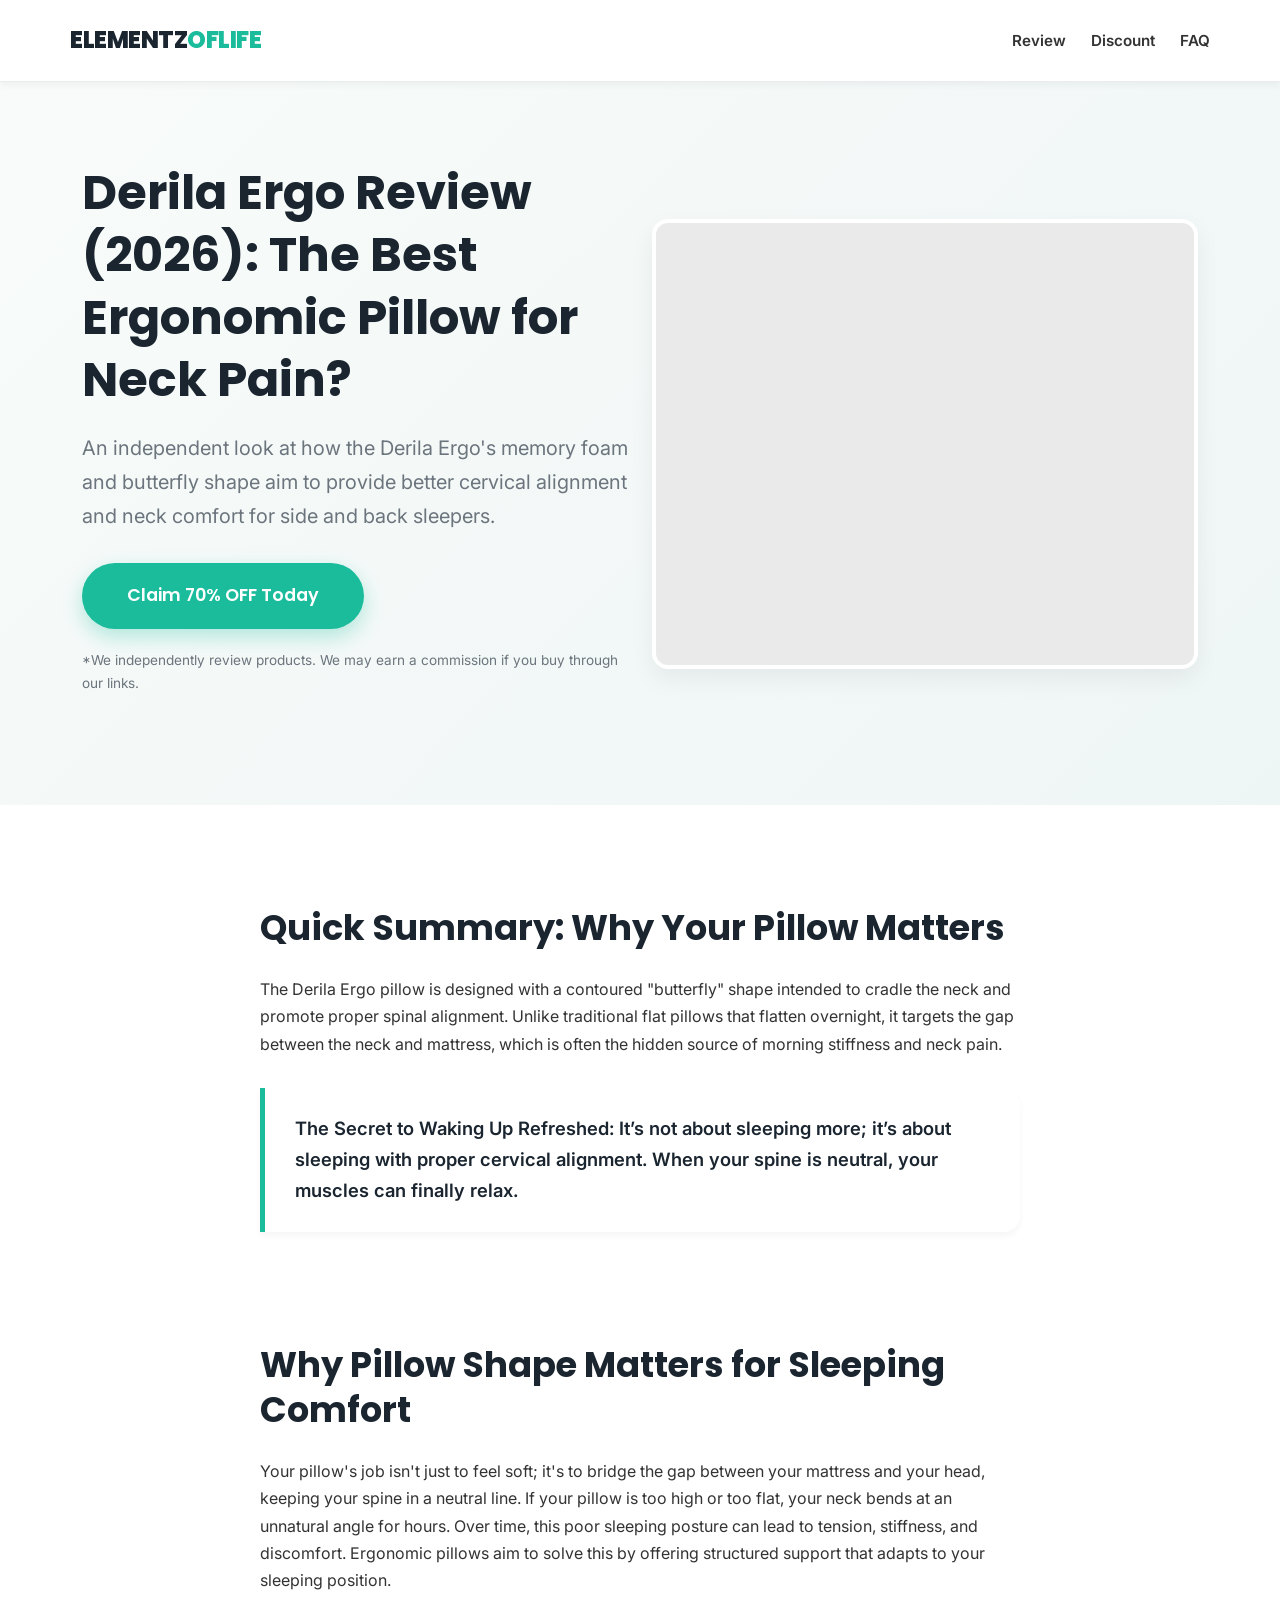
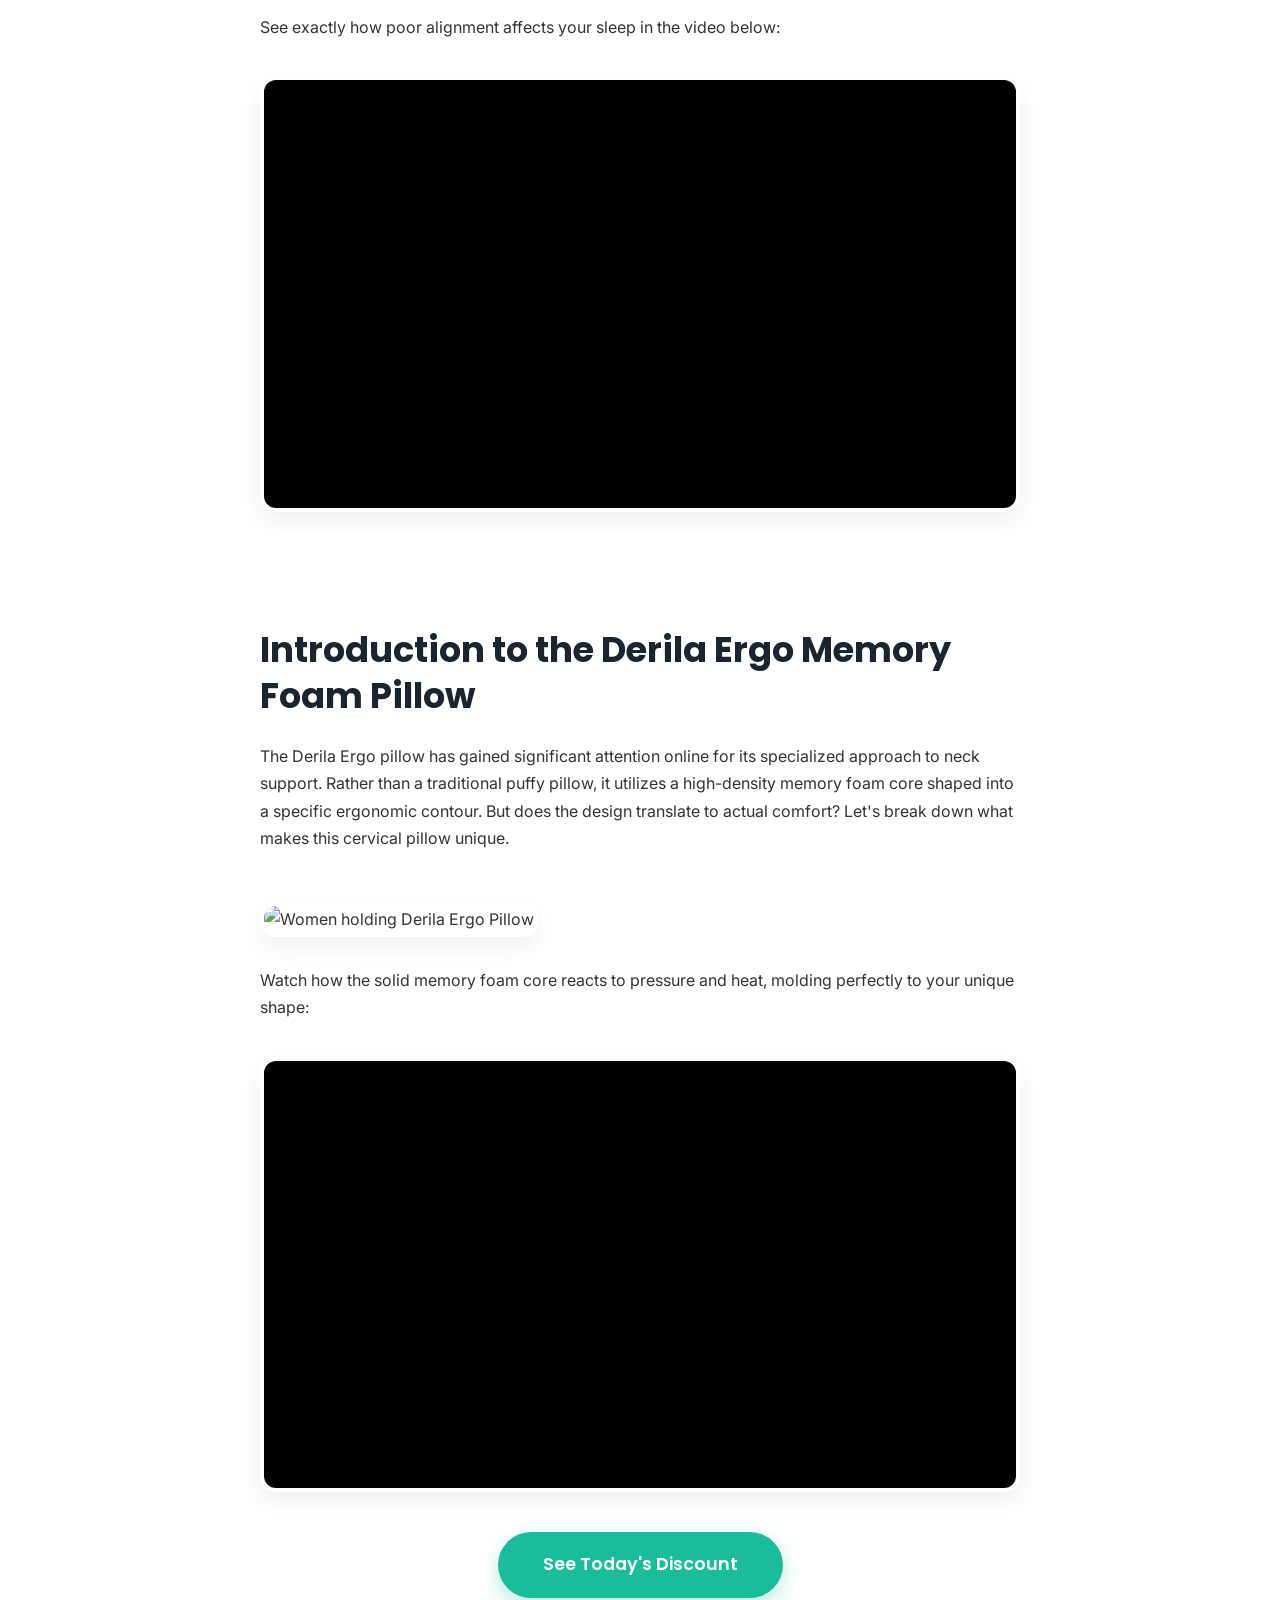
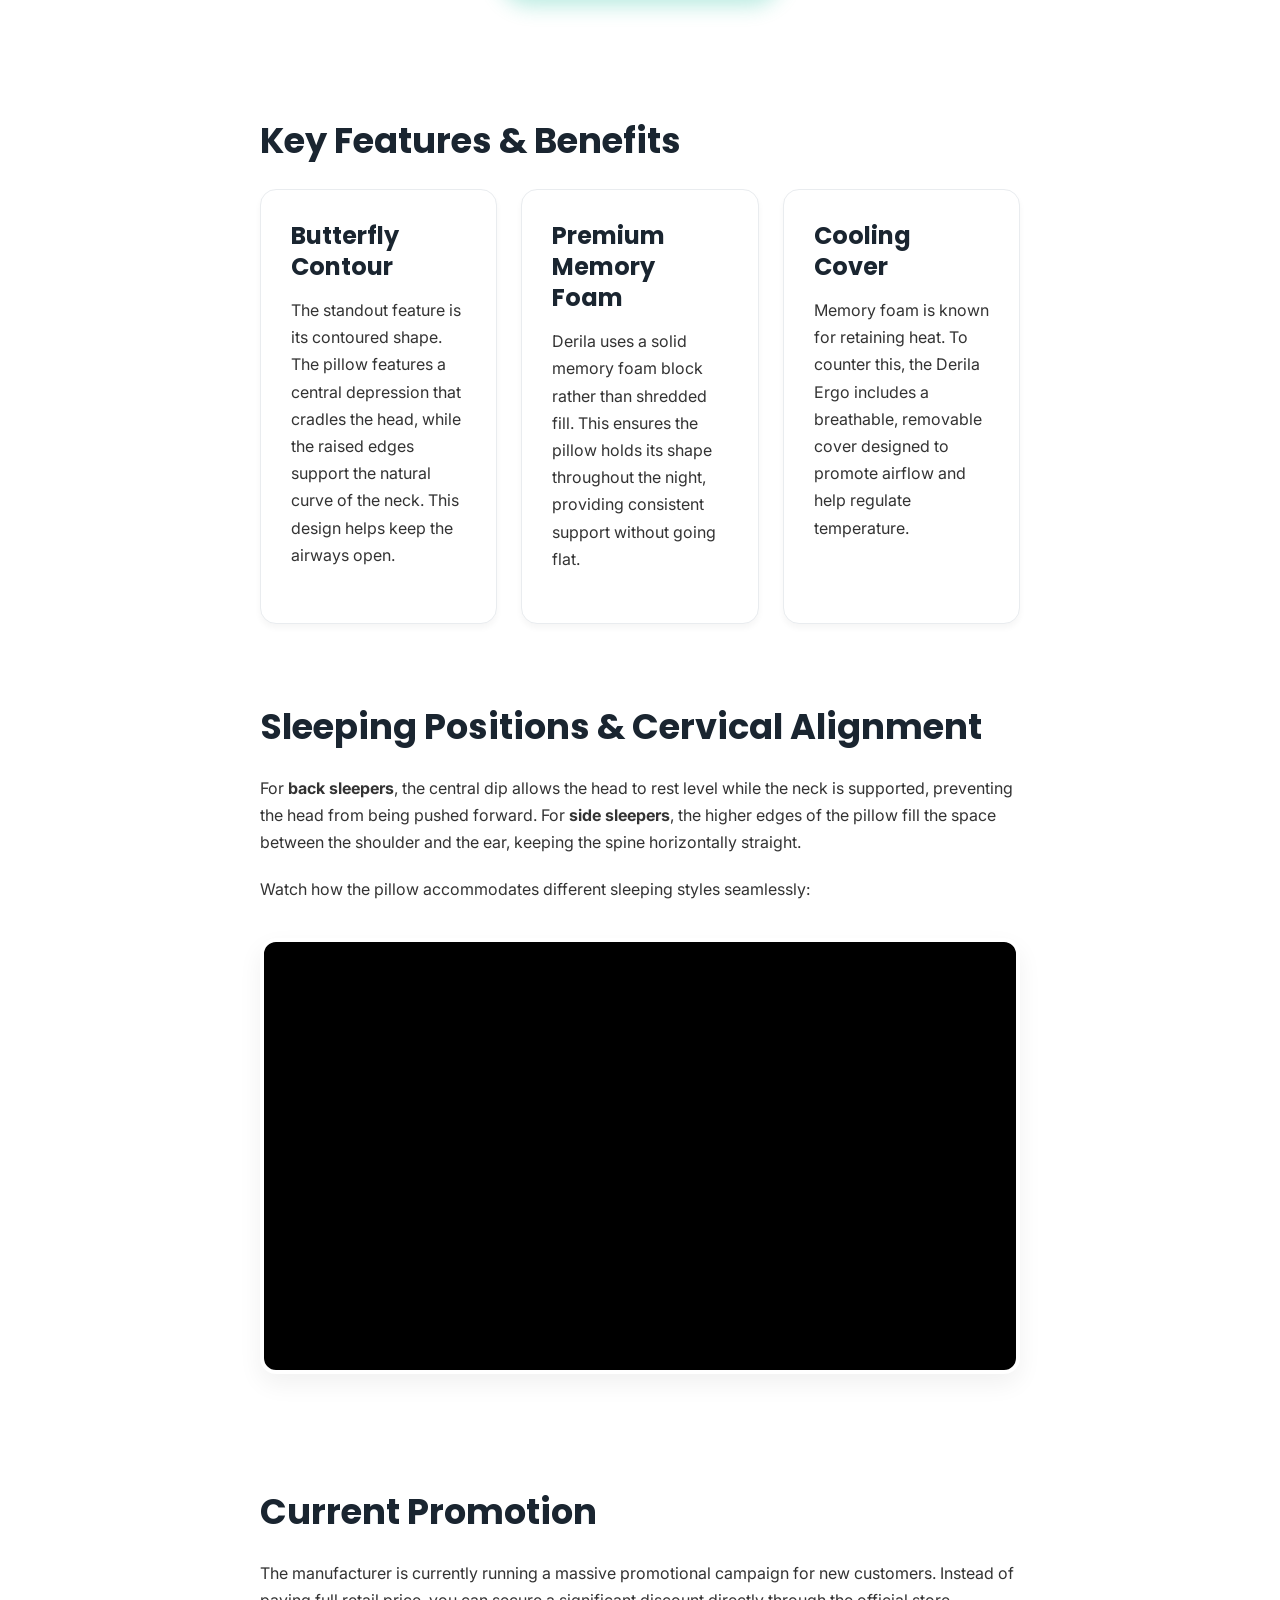
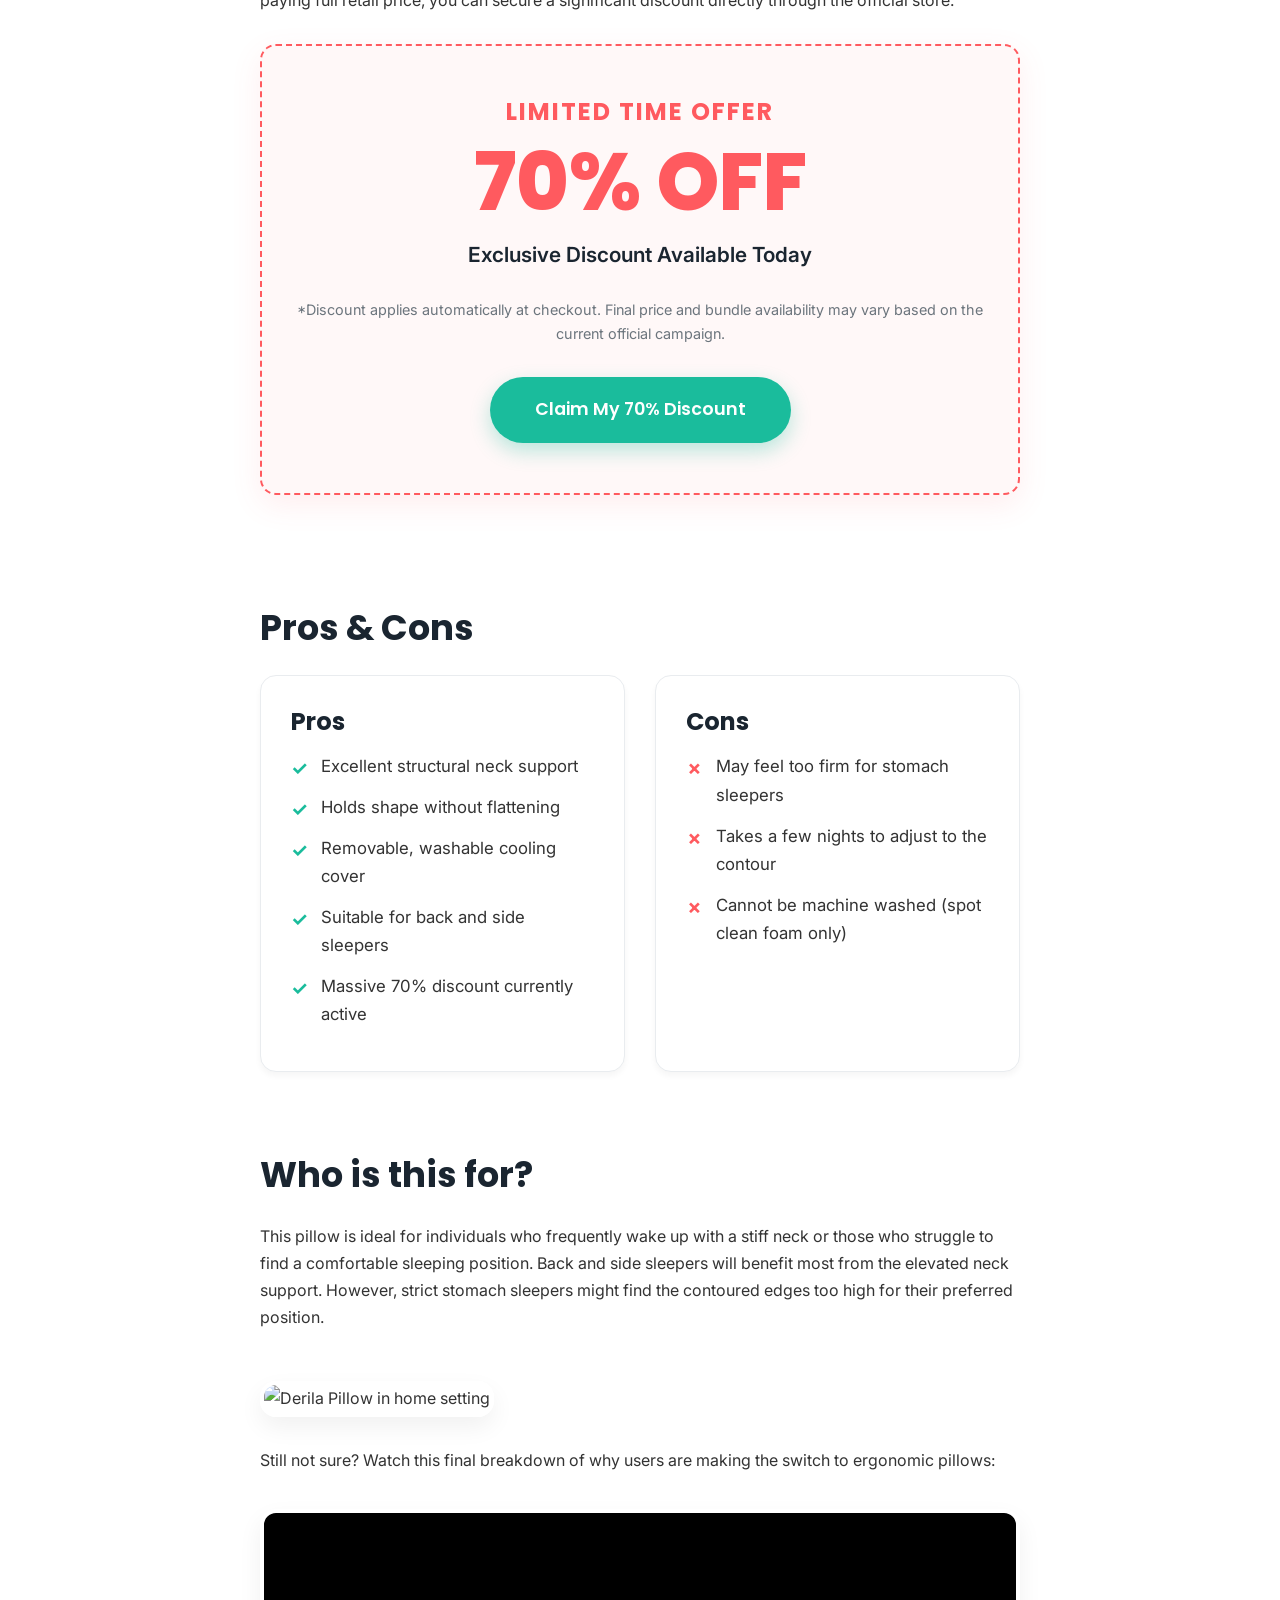
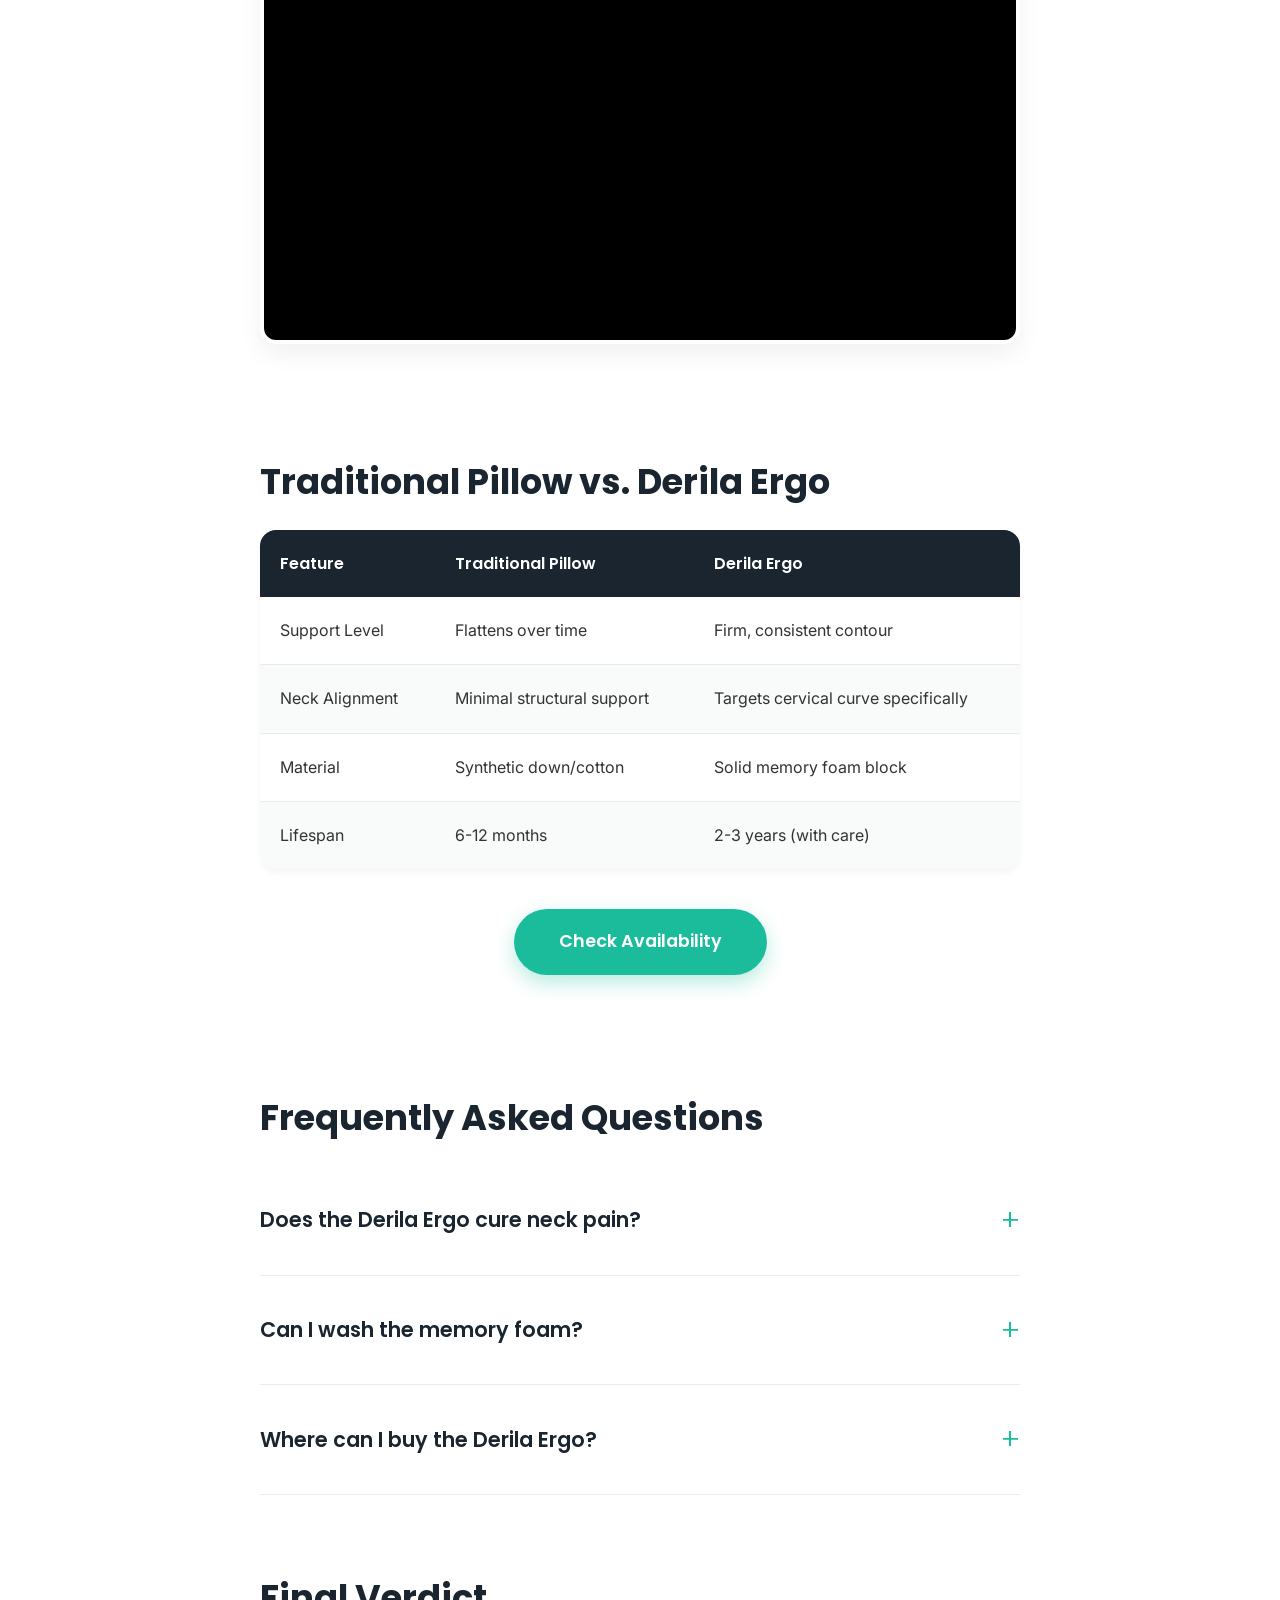
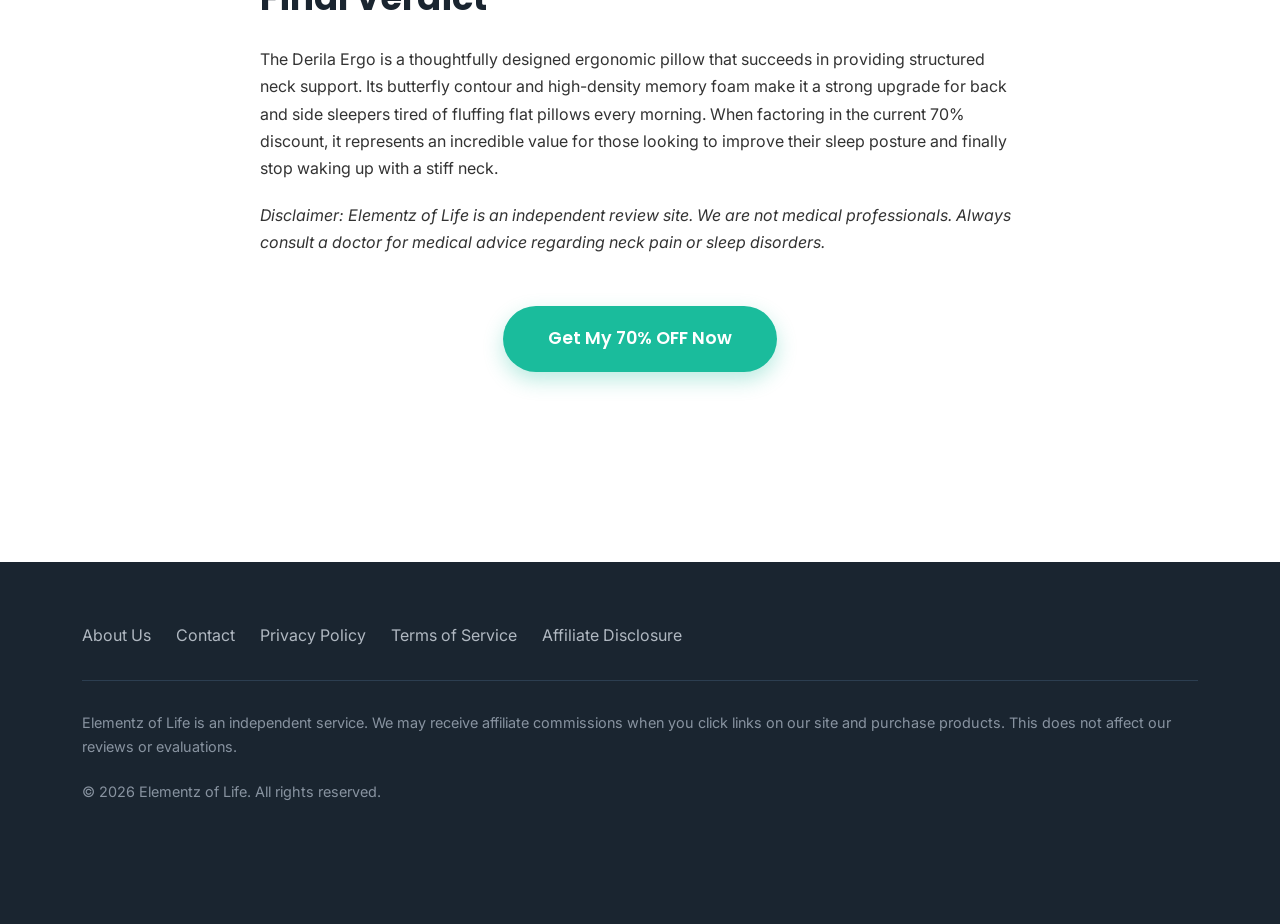
==== index.html @ 82d72a97 "Update index.html" ====
<!DOCTYPE html>
<html lang="en">
<head>
    <meta charset="UTF-8">
    <meta name="viewport" content="width=device-width, initial-scale=1.0">
    <title>Derila Ergo Review (2026): Best Ergonomic Pillow for Neck Pain?</title>
    
    <!-- SEO Optimized Meta Tags -->
    <meta name="description" content="Looking for the best ergonomic pillow for neck pain? Read our 2026 Derila Ergo review. Discover how its butterfly shape and memory foam provide cervical alignment for side & back sleepers. Claim 70% OFF today.">
    <meta name="keywords" content="best ergonomic pillow, neck pain relief pillow, Derila Ergo review, memory foam pillow, side sleeper pillow, cervical alignment, stop morning neck stiffness">
    
    <!-- Bootstrap 5 CSS CDN -->
    <link href="https://cdn.jsdelivr.net/npm/bootstrap@5.3.0/dist/css/bootstrap.min.css" rel="stylesheet">
    
    <!-- Google Fonts -->
    <link rel="preconnect" href="https://fonts.googleapis.com">
    <link rel="preconnect" href="https://fonts.gstatic.com" crossorigin>
    <link href="https://fonts.googleapis.com/css2?family=Inter:wght@400;500;600&family=Poppins:wght@500;600;700;800&display=swap" rel="stylesheet">
    
    <!-- Custom Professional CSS -->
    <style>
        :root {
            --primary: #1A2530;
            --accent: #1ABC9C;
            --accent-dark: #159A80;
            --bg-light: #F8FBFA;
            --text-main: #333333;
            --text-muted: #6c757d;
            --border: #e9ecef;
            --shadow-sm: 0 4px 6px rgba(0,0,0,0.04);
            --shadow-md: 0 10px 25px rgba(0,0,0,0.06);
            --radius: 16px;
            --discount-bg: #FFF8F8;
            --discount-border: #FF5A5F;
        }

        * { box-sizing: border-box; }

        body {
            font-family: 'Inter', sans-serif;
            color: var(--text-main);
            background-color: #ffffff;
            line-height: 1.7;
        }

        h1, h2, h3, h4, h5, h6 {
            font-family: 'Poppins', sans-serif;
            color: var(--primary);
            font-weight: 700;
            line-height: 1.3;
        }

        a { color: var(--accent-dark); text-decoration: none; }
        a:hover { color: var(--accent); text-decoration: underline; }

        .container { max-width: 1140px; }

        /* Header */
        .site-header {
            background: rgba(255, 255, 255, 0.95);
            backdrop-filter: blur(10px);
            border-bottom: 1px solid var(--border);
            position: sticky;
            top: 0;
            z-index: 1020;
            box-shadow: var(--shadow-sm);
        }
        .header-nav { display: flex; justify-content: space-between; align-items: center; padding: 20px 0; }
        .logo {
            font-family: 'Poppins', sans-serif;
            font-size: 1.5rem;
            font-weight: 800;
            color: var(--primary);
            text-transform: uppercase;
            letter-spacing: -0.5px;
            text-decoration: none;
        }
        .logo span { color: var(--accent); }
        .nav-links { display: flex; gap: 25px; list-style: none; padding: 0; margin: 0; }
        .nav-links a {
            color: var(--text-main);
            font-weight: 600;
            font-size: 0.95rem;
            text-decoration: none;
            transition: color 0.2s;
        }
        .nav-links a:hover { color: var(--accent); }
        .menu-toggle { display: none; background: none; border: none; cursor: pointer; font-size: 1.8rem; color: var(--primary); }

        /* Hero Section */
        .hero {
            background: linear-gradient(135deg, #F8FBFA 0%, #Eef6f5 100%);
            padding: 80px 0;
            margin-bottom: 40px;
        }
        .hero h1 { font-size: 3rem; margin-bottom: 20px; }
        .hero p { font-size: 1.25rem; color: var(--text-muted); margin-bottom: 30px; }
        
        .hero-image-placeholder {
            width: 100%; 
            height: 450px; 
            border-radius: var(--radius);
            background-color: #eaeaea; 
            background-size: cover; 
            background-position: center;
            box-shadow: var(--shadow-md);
            border: 4px solid #fff;
        }

        /* CTA Buttons */
        .cta-btn {
            display: inline-block;
            background: var(--accent);
            color: #fff;
            padding: 18px 45px;
            border-radius: 50px;
            font-family: 'Poppins', sans-serif;
            font-weight: 600;
            font-size: 1.1rem;
            text-decoration: none;
            border: none;
            box-shadow: 0 8px 20px rgba(26, 188, 156, 0.3);
            transition: all 0.3s ease;
        }
        .cta-btn:hover {
            background: var(--accent-dark);
            color: #fff;
            transform: translateY(-3px);
            box-shadow: 0 12px 25px rgba(26, 188, 156, 0.4);
            text-decoration: none;
        }

        /* Content Layout */
        .article-content { max-width: 800px; margin: 0 auto; padding: 20px; }
        section { padding: 40px 0; }
        h2 { font-size: 2.2rem; margin-bottom: 25px; }
        h3 { font-size: 1.5rem; margin-bottom: 15px; }
        p { margin-bottom: 20px; }

        /* Cards */
        .custom-card {
            background: #fff;
            border: 1px solid var(--border);
            border-radius: var(--radius);
            padding: 30px;
            box-shadow: var(--shadow-sm);
            transition: all 0.3s ease;
            height: 100%;
        }
        .custom-card:hover { 
            box-shadow: var(--shadow-md); 
            transform: translateY(-5px);
        }

        /* SEO Highlight Box */
        .seo-highlight {
            background: #fff;
            border-left: 5px solid var(--accent);
            padding: 25px 30px;
            margin: 30px 0;
            border-radius: 0 var(--radius) var(--radius) 0;
            font-size: 1.15rem;
            font-weight: 600;
            color: var(--primary);
            box-shadow: var(--shadow-sm);
        }

        /* Video Container */
        .video-container {
            position: relative;
            width: 100%;
            padding-bottom: 56.25%; /* 16:9 Aspect Ratio */
            height: 0;
            margin: 35px 0;
            border-radius: var(--radius);
            overflow: hidden;
            box-shadow: var(--shadow-md);
            background: #000;
            border: 4px solid #fff;
        }
        .video-container video {
            position: absolute;
            top: 0;
            left: 0;
            width: 100%;
            height: 100%;
            border: none;
            display: block;
            object-fit: cover; /* Ensures video covers the area nicely */
        }

        /* Discount Banner */
        .discount-banner {
            background: var(--discount-bg);
            border: 2px dashed var(--discount-border);
            border-radius: var(--radius);
            padding: 50px 30px;
            text-align: center;
            margin: 30px 0;
            box-shadow: 0 10px 30px rgba(255, 90, 95, 0.1);
        }
        .discount-banner h3 { color: var(--discount-border); font-size: 1.5rem; text-transform: uppercase; letter-spacing: 2px; }
        .big-discount {
            font-family: 'Poppins', sans-serif;
            font-size: 5rem;
            font-weight: 800;
            color: var(--discount-border);
            line-height: 1;
            margin: 15px 0;
        }

        /* Comparison Table */
        .comparison-table { width: 100%; border-collapse: collapse; margin: 25px 0; border-radius: var(--radius); overflow: hidden; box-shadow: var(--shadow-sm); }
        .comparison-table th, .comparison-table td { padding: 20px; border-bottom: 1px solid var(--border); text-align: left; }
        .comparison-table thead th { background: var(--primary); color: #fff; font-family: 'Poppins', sans-serif; font-weight: 600; border-bottom: none; }
        .comparison-table tbody tr:nth-child(even) { background: var(--bg-light); }
        .comparison-table tbody tr:last-child td { border-bottom: none; }

        /* Pros & Cons */
        .pros-cons-grid { display: grid; grid-template-columns: 1fr 1fr; gap: 30px; }
        .pros-cons-grid ul { list-style: none; padding: 0; margin: 0; }
        .pros-cons-grid li { padding-left: 30px; position: relative; margin-bottom: 12px; font-size: 1.05rem; }
        .pros li::before { content: '✓'; color: var(--accent); position: absolute; left: 0; font-weight: bold; font-size: 1.2rem; }
        .cons li::before { content: '✗'; color: var(--discount-border); position: absolute; left: 0; font-weight: bold; font-size: 1.2rem; }

        /* FAQ Accordion */
        .faq-item { border-bottom: 1px solid var(--border); padding: 10px 0; }
        .faq-question { width: 100%; text-align: left; background: none; border: none; font-size: 1.3rem; font-family: 'Poppins', sans-serif; font-weight: 600; color: var(--primary); cursor: pointer; display: flex; justify-content: space-between; align-items: center; padding: 20px 0; transition: color 0.2s; }
        .faq-question:hover { color: var(--accent); }
        .faq-question span { font-size: 1.8rem; font-weight: 300; color: var(--accent); }
        .faq-answer { max-height: 0; overflow: hidden; transition: max-height 0.3s ease; padding: 0 15px; color: var(--text-muted); }
        .faq-answer p { padding: 0 0 20px 0; }

        /* Feature Images */
        .feature-image {
            width: 100%; 
            height: auto; 
            border-radius: var(--radius);
            box-shadow: var(--shadow-md); 
            margin: 30px 0;
            border: 4px solid #fff;
        }

        /* Sticky Mobile CTA */
        .sticky-cta {
            display: none;
            position: fixed;
            bottom: 0;
            left: 0;
            width: 100%;
            background: rgba(255, 255, 255, 0.95);
            backdrop-filter: blur(10px);
            padding: 15px 20px;
            box-shadow: 0 -5px 20px rgba(0,0,0,0.1);
            z-index: 1000;
        }
        .sticky-cta .cta-btn { width: 100%; padding: 14px 20px; font-size: 1rem; }

        /* Footer */
        .site-footer { background: var(--primary); color: #fff; padding: 60px 0 100px; margin-top: 80px; }
        .site-footer a { color: #b0b8c1; text-decoration: none; }
        .site-footer a:hover { color: #fff; }
        .footer-links { display: flex; gap: 25px; flex-wrap: wrap; list-style: none; padding: 0; margin-bottom: 30px; }
        .disclosure { font-size: 0.9rem; color: #8893a0; border-top: 1px solid #2c3e50; padding-top: 30px; margin-top: 30px; }

        /* Responsive Design */
        @media (max-width: 991px) {
            .hero { padding: 50px 0; }
            .hero h1 { font-size: 2.2rem; }
            .hero p { font-size: 1.1rem; }
            .hero-image-placeholder { height: 350px; margin-top: 30px; }
        }

        @media (max-width: 768px) {
            .nav-links { display: none; flex-direction: column; position: absolute; top: 75px; left: 0; width: 100%; background: #fff; padding: 20px; border-bottom: 1px solid var(--border); box-shadow: var(--shadow-md); }
            .nav-links.active { display: flex; }
            .menu-toggle { display: block; }
            
            .sticky-cta { display: block; }
            
            h1 { font-size: 2rem; }
            h2 { font-size: 1.8rem; }
            
            .hero h1 { font-size: 2rem; }
            .hero-grid, .pros-cons-grid { grid-template-columns: 1fr; gap: 20px; }
            
            .big-discount { font-size: 3.5rem; }
            .comparison-table th, .comparison-table td { padding: 15px 10px; font-size: 0.9rem; }
        }
    </style>
</head>
<body>

    <!-- Header -->
    <header class="site-header">
        <div class="container header-nav">
            <a href="index.html" class="logo">Elementz<span>OfLife</span></a>
            <button class="menu-toggle" aria-label="Toggle menu">☰</button>
            <ul class="nav-links">
                <li><a href="#summary">Review</a></li>
                <li><a href="#pricing">Discount</a></li>
                <li><a href="#faq">FAQ</a></li>
            </ul>
        </div>
    </header>

    <!-- Hero -->
    <section class="hero">
        <div class="container">
            <div class="row align-items-center hero-grid g-4">
                <div class="col-lg-6">
                    <h1>Derila Ergo Review (2026): The Best Ergonomic Pillow for Neck Pain?</h1>
                    <p>An independent look at how the Derila Ergo's memory foam and butterfly shape aim to provide better cervical alignment and neck comfort for side and back sleepers.</p>
                    <a href="#" class="cta-btn" data-location="hero">Claim 70% OFF Today</a>
                    <p style="margin-top: 20px; font-size: 0.85rem; color: var(--text-muted);">*We independently review products. We may earn a commission if you buy through our links.</p>
                </div>
                <div class="col-lg-6">
                    <!-- CHANGED TO LOCAL IMAGE PATH -->
                    <div class="hero-image-placeholder" style="background-image: url('images/derila-hero.jpg');"></div>
                </div>
            </div>
        </div>
    </section>

    <!-- Content Body -->
    <article class="container article-content">
        
        <!-- Quick Summary -->
        <section id="summary">
            <h2>Quick Summary: Why Your Pillow Matters</h2>
            <p>The Derila Ergo pillow is designed with a contoured "butterfly" shape intended to cradle the neck and promote proper spinal alignment. Unlike traditional flat pillows that flatten overnight, it targets the gap between the neck and mattress, which is often the hidden source of morning stiffness and neck pain.</p>
            
            <div class="seo-highlight">
                The Secret to Waking Up Refreshed: It’s not about sleeping more; it’s about sleeping with proper cervical alignment. When your spine is neutral, your muscles can finally relax.
            </div>
        </section>

        <!-- Why Shape Matters & Video 1 -->
        <section>
            <h2>Why Pillow Shape Matters for Sleeping Comfort</h2>
            <p>Your pillow's job isn't just to feel soft; it's to bridge the gap between your mattress and your head, keeping your spine in a neutral line. If your pillow is too high or too flat, your neck bends at an unnatural angle for hours. Over time, this poor sleeping posture can lead to tension, stiffness, and discomfort. Ergonomic pillows aim to solve this by offering structured support that adapts to your sleeping position.</p>
            
            <p>See exactly how poor alignment affects your sleep in the video below:</p>
            
            <!-- VIDEO 1 (Added muted, loop, playsinline for autoplay to work) -->
            <div class="video-container">
                <video muted loop playsinline preload="auto">
                    <source src="https://get-derila-ergo.com/article/assets/72aeb81e-8bd5-4e25-9fbf-526700402d23/26W4_Pillow-Daddy-Neck-Pain_VideoBrief-05-B.mp4" type="video/mp4">
                    Your browser does not support the video tag.
                </video>
            </div>
        </section>

        <!-- Introduction & Video 2 -->
        <section>
            <h2>Introduction to the Derila Ergo Memory Foam Pillow</h2>
            <p>The Derila Ergo pillow has gained significant attention online for its specialized approach to neck support. Rather than a traditional puffy pillow, it utilizes a high-density memory foam core shaped into a specific ergonomic contour. But does the design translate to actual comfort? Let's break down what makes this cervical pillow unique.</p>
            
            <!-- CHANGED TO LOCAL IMAGE PATH -->
            <img src="images/derila-intro.jpg" alt="Women holding Derila Ergo Pillow" class="feature-image">
            
            <p>Watch how the solid memory foam core reacts to pressure and heat, molding perfectly to your unique shape:</p>

            <!-- VIDEO 2 -->
            <div class="video-container">
                <video muted loop playsinline preload="auto">
                    <source src="https://get-derila-ergo.com/article/assets/2b04a664-6efc-4ebe-870c-5cad638ea14c/26W4_Pillow-Daddy-Neck-Pain_VideoBrief-07.mp4" type="video/mp4">
                    Your browser does not support the video tag.
                </video>
            </div>
            
            <div style="text-align: center; margin: 40px 0;">
                <a href="#" class="cta-btn" data-location="intro_section">See Today's Discount</a>
            </div>
        </section>

        <!-- Key Features & Benefits -->
        <section>
            <h2>Key Features & Benefits</h2>
            <div class="row g-4">
                <div class="col-md-4">
                    <div class="custom-card">
                        <h3>Butterfly Contour</h3>
                        <p>The standout feature is its contoured shape. The pillow features a central depression that cradles the head, while the raised edges support the natural curve of the neck. This design helps keep the airways open.</p>
                    </div>
                </div>
                <div class="col-md-4">
                    <div class="custom-card">
                        <h3>Premium Memory Foam</h3>
                        <p>Derila uses a solid memory foam block rather than shredded fill. This ensures the pillow holds its shape throughout the night, providing consistent support without going flat.</p>
                    </div>
                </div>
                <div class="col-md-4">
                    <div class="custom-card">
                        <h3>Cooling Cover</h3>
                        <p>Memory foam is known for retaining heat. To counter this, the Derila Ergo includes a breathable, removable cover designed to promote airflow and help regulate temperature.</p>
                    </div>
                </div>
            </div>
        </section>

        <!-- Sleeping Positions & Video 3 -->
        <section>
            <h2>Sleeping Positions & Cervical Alignment</h2>
            <p>For <strong>back sleepers</strong>, the central dip allows the head to rest level while the neck is supported, preventing the head from being pushed forward. For <strong>side sleepers</strong>, the higher edges of the pillow fill the space between the shoulder and the ear, keeping the spine horizontally straight.</p>
            
            <p>Watch how the pillow accommodates different sleeping styles seamlessly:</p>

            <!-- VIDEO 3 -->
            <div class="video-container">
                <video muted loop playsinline preload="auto">
                    <source src="https://get-derila-ergo.com/article/assets/eb5ba4a2-fba3-4f56-be29-839c1bf776e4/26W4_Pillow-Daddy-Neck-Pain_VideoBrief-10-B.mp4" type="video/mp4">
                    Your browser does not support the video tag.
                </video>
            </div>
        </section>

        <!-- DISCOUNT BANNER -->
        <section id="pricing">
            <h2>Current Promotion</h2>
            <p>The manufacturer is currently running a massive promotional campaign for new customers. Instead of paying full retail price, you can secure a significant discount directly through the official store.</p>
            
            <div class="discount-banner">
                <h3>Limited Time Offer</h3>
                <div class="big-discount">70% OFF</div>
                <p style="font-size: 1.3rem; font-weight: 600; margin-bottom: 25px; color: var(--primary);">Exclusive Discount Available Today</p>
                <p style="font-size: 0.9rem; color: var(--text-muted); margin-bottom: 30px;">*Discount applies automatically at checkout. Final price and bundle availability may vary based on the current official campaign.</p>
                
                <a href="#" class="cta-btn" data-location="pricing_box">Claim My 70% Discount</a>
            </div>
        </section>

        <!-- Pros and Cons -->
        <section>
            <h2>Pros & Cons</h2>
            <div class="pros-cons-grid">
                <div class="custom-card">
                    <h3>Pros</h3>
                    <ul class="pros">
                        <li>Excellent structural neck support</li>
                        <li>Holds shape without flattening</li>
                        <li>Removable, washable cooling cover</li>
                        <li>Suitable for back and side sleepers</li>
                        <li>Massive 70% discount currently active</li>
                    </ul>
                </div>
                <div class="custom-card">
                    <h3>Cons</h3>
                    <ul class="cons">
                        <li>May feel too firm for stomach sleepers</li>
                        <li>Takes a few nights to adjust to the contour</li>
                        <li>Cannot be machine washed (spot clean foam only)</li>
                    </ul>
                </div>
            </div>
        </section>

        <!-- Who is this for? & Video 4 -->
        <section>
            <h2>Who is this for?</h2>
            <p>This pillow is ideal for individuals who frequently wake up with a stiff neck or those who struggle to find a comfortable sleeping position. Back and side sleepers will benefit most from the elevated neck support. However, strict stomach sleepers might find the contoured edges too high for their preferred position.</p>
            
            <!-- CHANGED TO LOCAL IMAGE PATH -->
            <img src="images/derila-home.jpg" alt="Derila Pillow in home setting" class="feature-image">

            <p>Still not sure? Watch this final breakdown of why users are making the switch to ergonomic pillows:</p>

            <!-- VIDEO 4 -->
            <div class="video-container">
                <video muted loop playsinline preload="auto">
                    <source src="https://get-derila-ergo.com/article/assets/9ead3de0-2561-4f0b-937b-0ccb53eb2531/26W4_Pillow-Daddy-Neck-Pain_VideoBrief-12.mp4" type="video/mp4">
                    Your browser does not support the video tag.
                </video>
            </div>
        </section>

        <!-- Comparison -->
        <section>
            <h2>Traditional Pillow vs. Derila Ergo</h2>
            <table class="comparison-table">
                <thead>
                    <tr>
                        <th>Feature</th>
                        <th>Traditional Pillow</th>
                        <th>Derila Ergo</th>
                    </tr>
                </thead>
                <tbody>
                    <tr>
                        <td>Support Level</td>
                        <td>Flattens over time</td>
                        <td>Firm, consistent contour</td>
                    </tr>
                    <tr>
                        <td>Neck Alignment</td>
                        <td>Minimal structural support</td>
                        <td>Targets cervical curve specifically</td>
                    </tr>
                    <tr>
                        <td>Material</td>
                        <td>Synthetic down/cotton</td>
                        <td>Solid memory foam block</td>
                    </tr>
                    <tr>
                        <td>Lifespan</td>
                        <td>6-12 months</td>
                        <td>2-3 years (with care)</td>
                    </tr>
                </tbody>
            </table>
            <div style="text-align: center; margin: 40px 0;">
                <a href="#" class="cta-btn" data-location="comparison_section">Check Availability</a>
            </div>
        </section>

        <!-- FAQ -->
        <section id="faq">
            <h2>Frequently Asked Questions</h2>
            <div class="faq-item">
                <button class="faq-question">Does the Derila Ergo cure neck pain? <span>+</span></button>
                <div class="faq-answer">
                    <p>No. While proper neck support and spinal alignment can significantly reduce morning stiffness and discomfort, no pillow is a medical cure for chronic pain conditions. If you have severe neck pain, consult a healthcare professional.</p>
                </div>
            </div>
            <div class="faq-item">
                <button class="faq-question">Can I wash the memory foam? <span>+</span></button>
                <div class="faq-answer">
                    <p>The inner memory foam should not be machine washed. It can be spot cleaned with a damp cloth and mild detergent, then air-dried. The outer cover is fully removable and machine washable.</p>
                </div>
            </div>
            <div class="faq-item">
                <button class="faq-question">Where can I buy the Derila Ergo? <span>+</span></button>
                <div class="faq-answer">
                    <p>To ensure you receive an authentic product and have access to the 70% discount and return policies, it is best to purchase directly through the official website.</p>
                </div>
            </div>
        </section>

        <!-- Final Verdict -->
        <section>
            <h2>Final Verdict</h2>
            <p>The Derila Ergo is a thoughtfully designed ergonomic pillow that succeeds in providing structured neck support. Its butterfly contour and high-density memory foam make it a strong upgrade for back and side sleepers tired of fluffing flat pillows every morning. When factoring in the current 70% discount, it represents an incredible value for those looking to improve their sleep posture and finally stop waking up with a stiff neck.</p>
            <p><em>Disclaimer: Elementz of Life is an independent review site. We are not medical professionals. Always consult a doctor for medical advice regarding neck pain or sleep disorders.</em></p>
            <div style="text-align: center; margin: 50px 0;">
                <a href="#" class="cta-btn" data-location="verdict_section">Get My 70% OFF Now</a>
            </div>
        </section>
    </article>

    <!-- Sticky Mobile CTA -->
    <div class="sticky-cta">
        <a href="#" class="cta-btn" data-location="sticky_mobile">Claim 70% OFF</a>
    </div>

    <!-- Footer -->
    <footer class="site-footer">
        <div class="container">
            <ul class="footer-links">
                <li><a href="#">About Us</a></li>
                <li><a href="#">Contact</a></li>
                <li><a href="#">Privacy Policy</a></li>
                <li><a href="#">Terms of Service</a></li>
                <li><a href="#">Affiliate Disclosure</a></li>
            </ul>
            <div class="disclosure">
                <p>Elementz of Life is an independent service. We may receive affiliate commissions when you click links on our site and purchase products. This does not affect our reviews or evaluations.</p>
                <p style="margin-top: 15px;">&copy; 2026 Elementz of Life. All rights reserved.</p>
            </div>
        </div>
    </footer>

    <!-- Bootstrap JS Bundle (Optional) -->
    <script src="https://cdn.jsdelivr.net/npm/bootstrap@5.3.0/dist/js/bootstrap.bundle.min.js"></script>
    
    <!-- Custom JS Logic (Now includes Auto-Play on Scroll) -->
    <script src="js/script.js"></script>
</body>
</html>
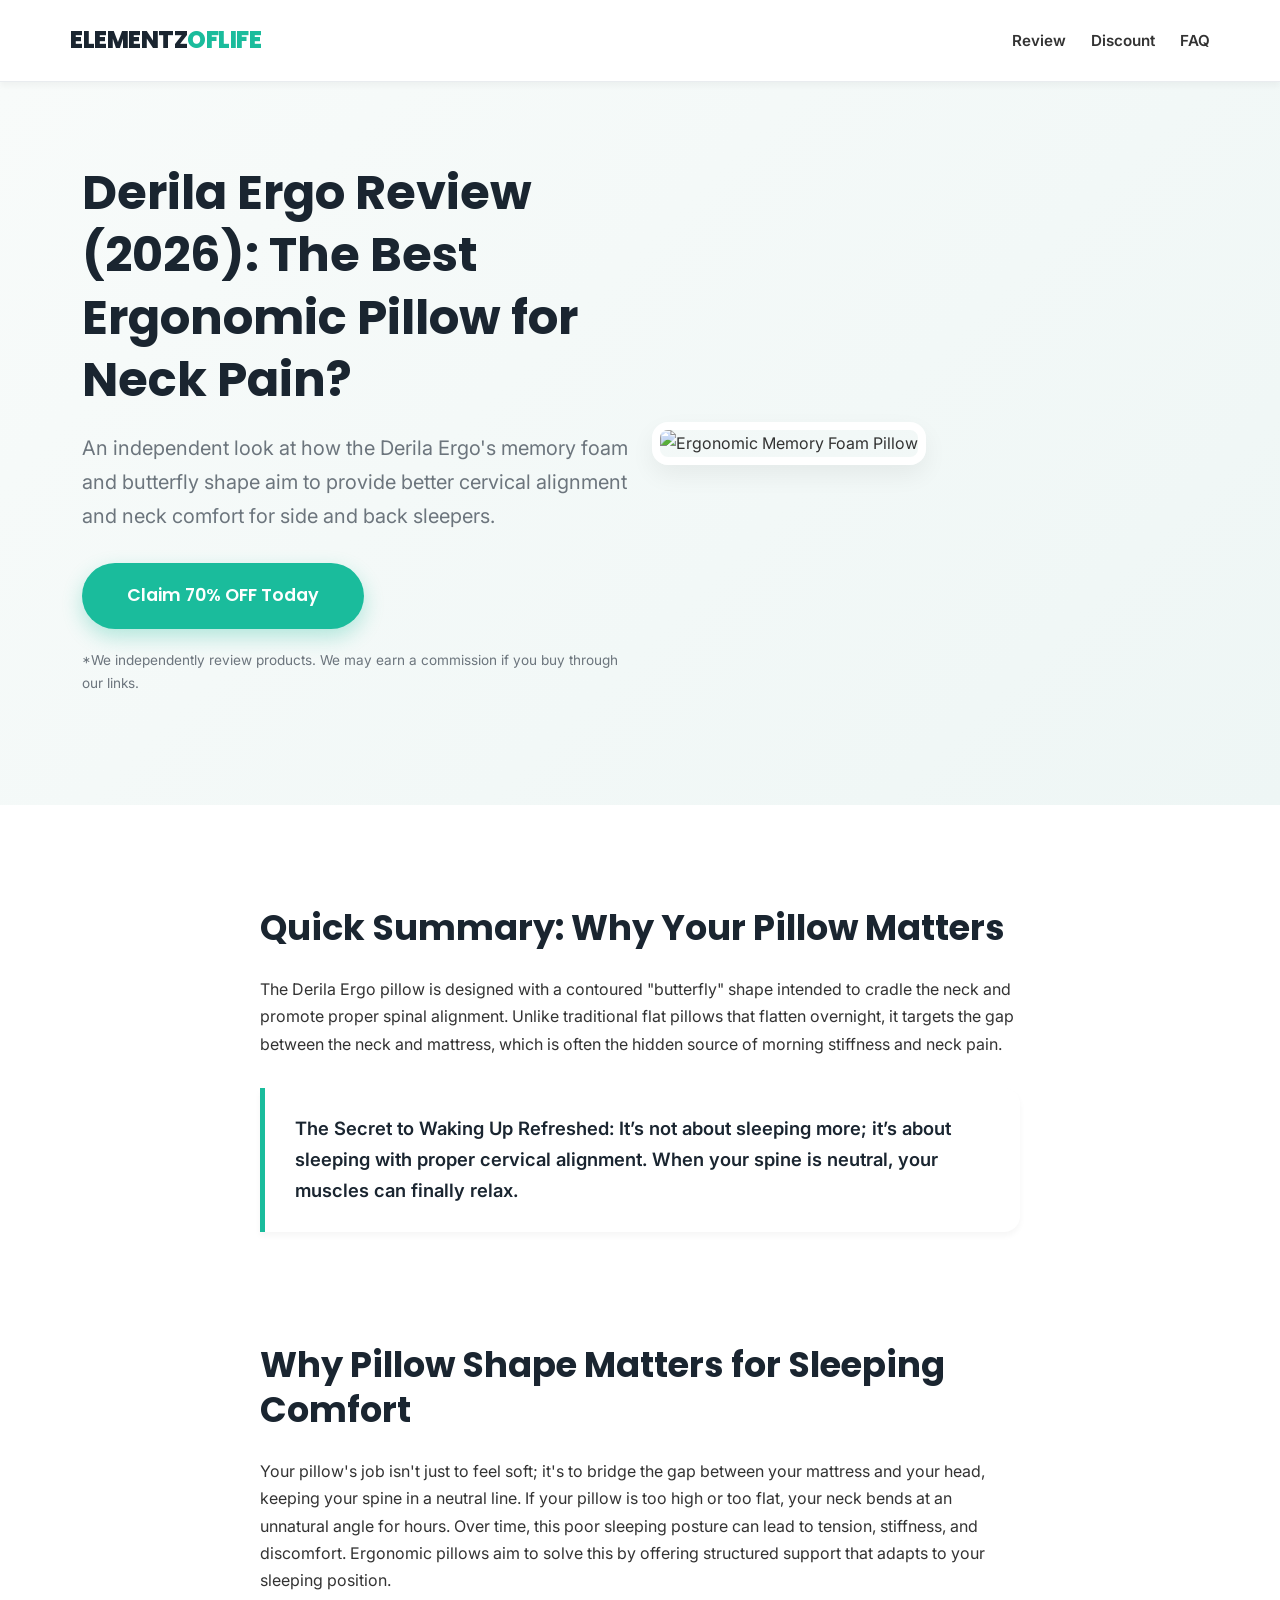
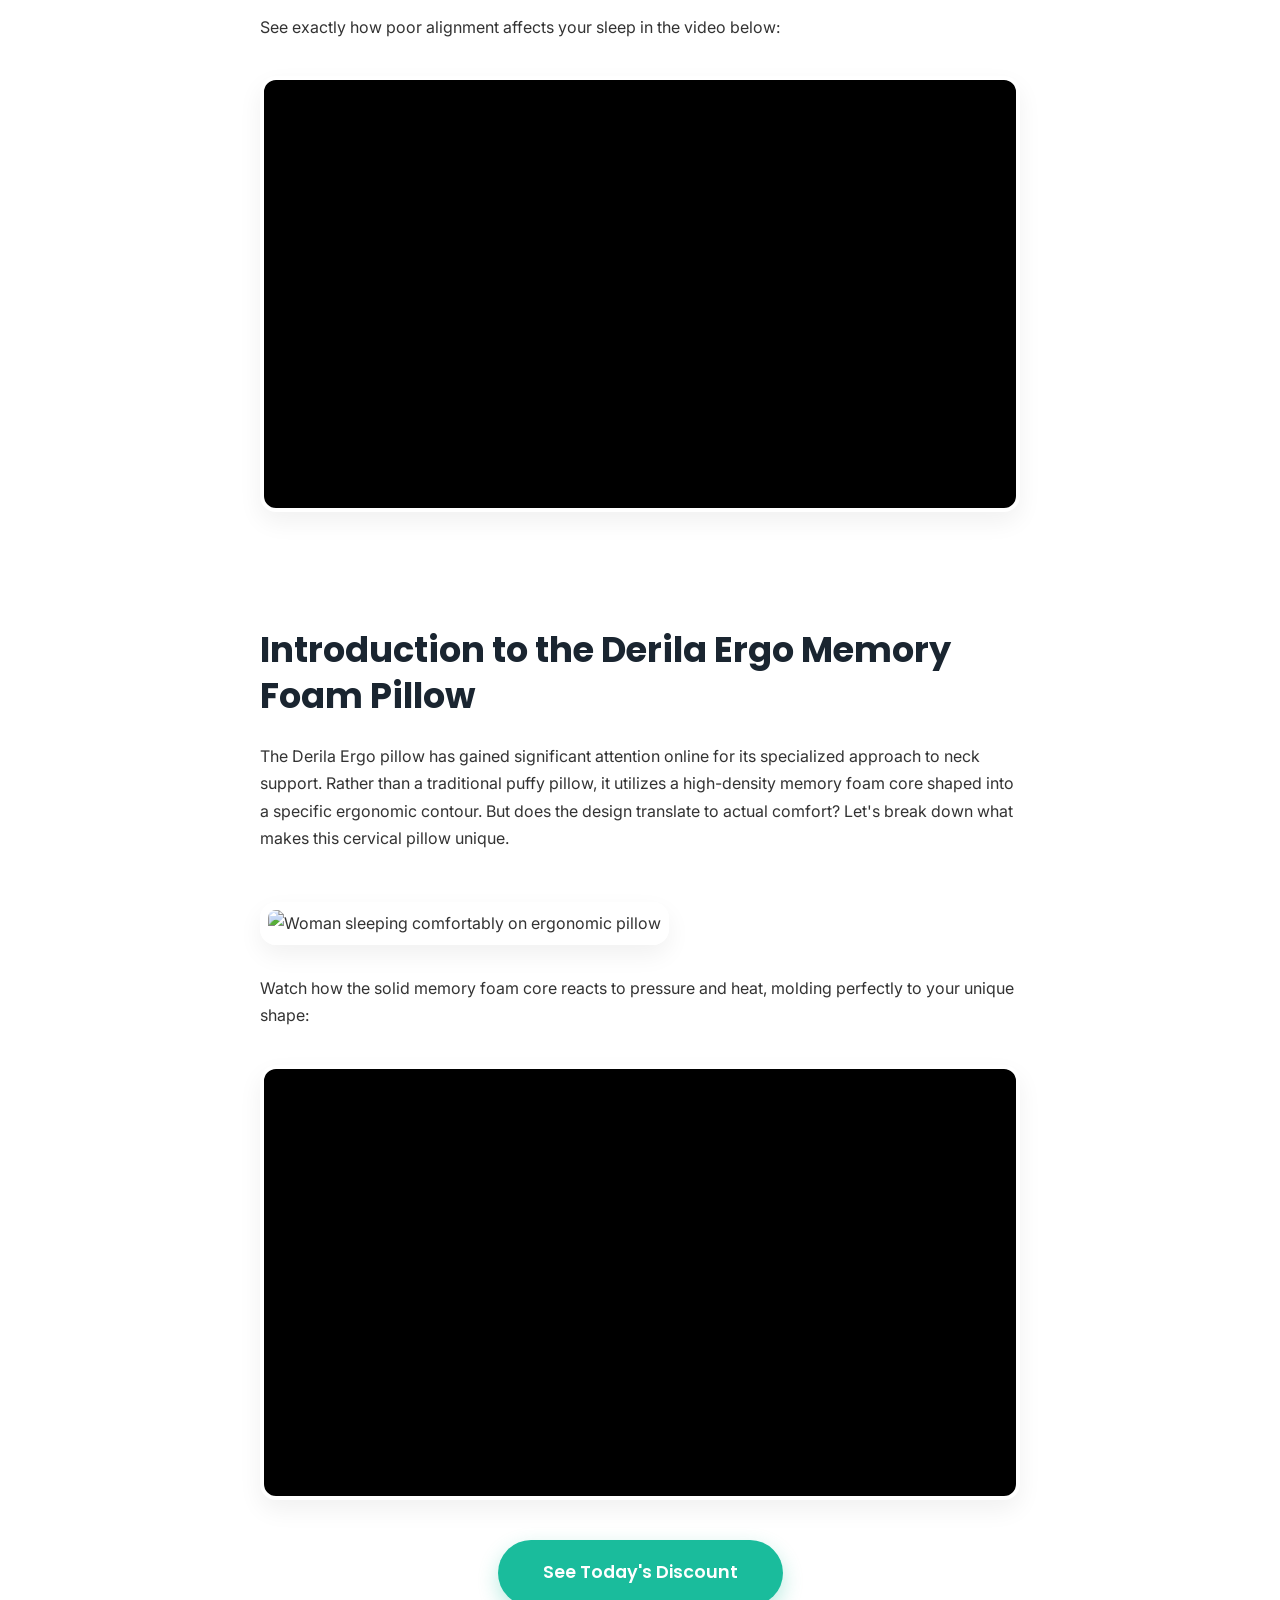
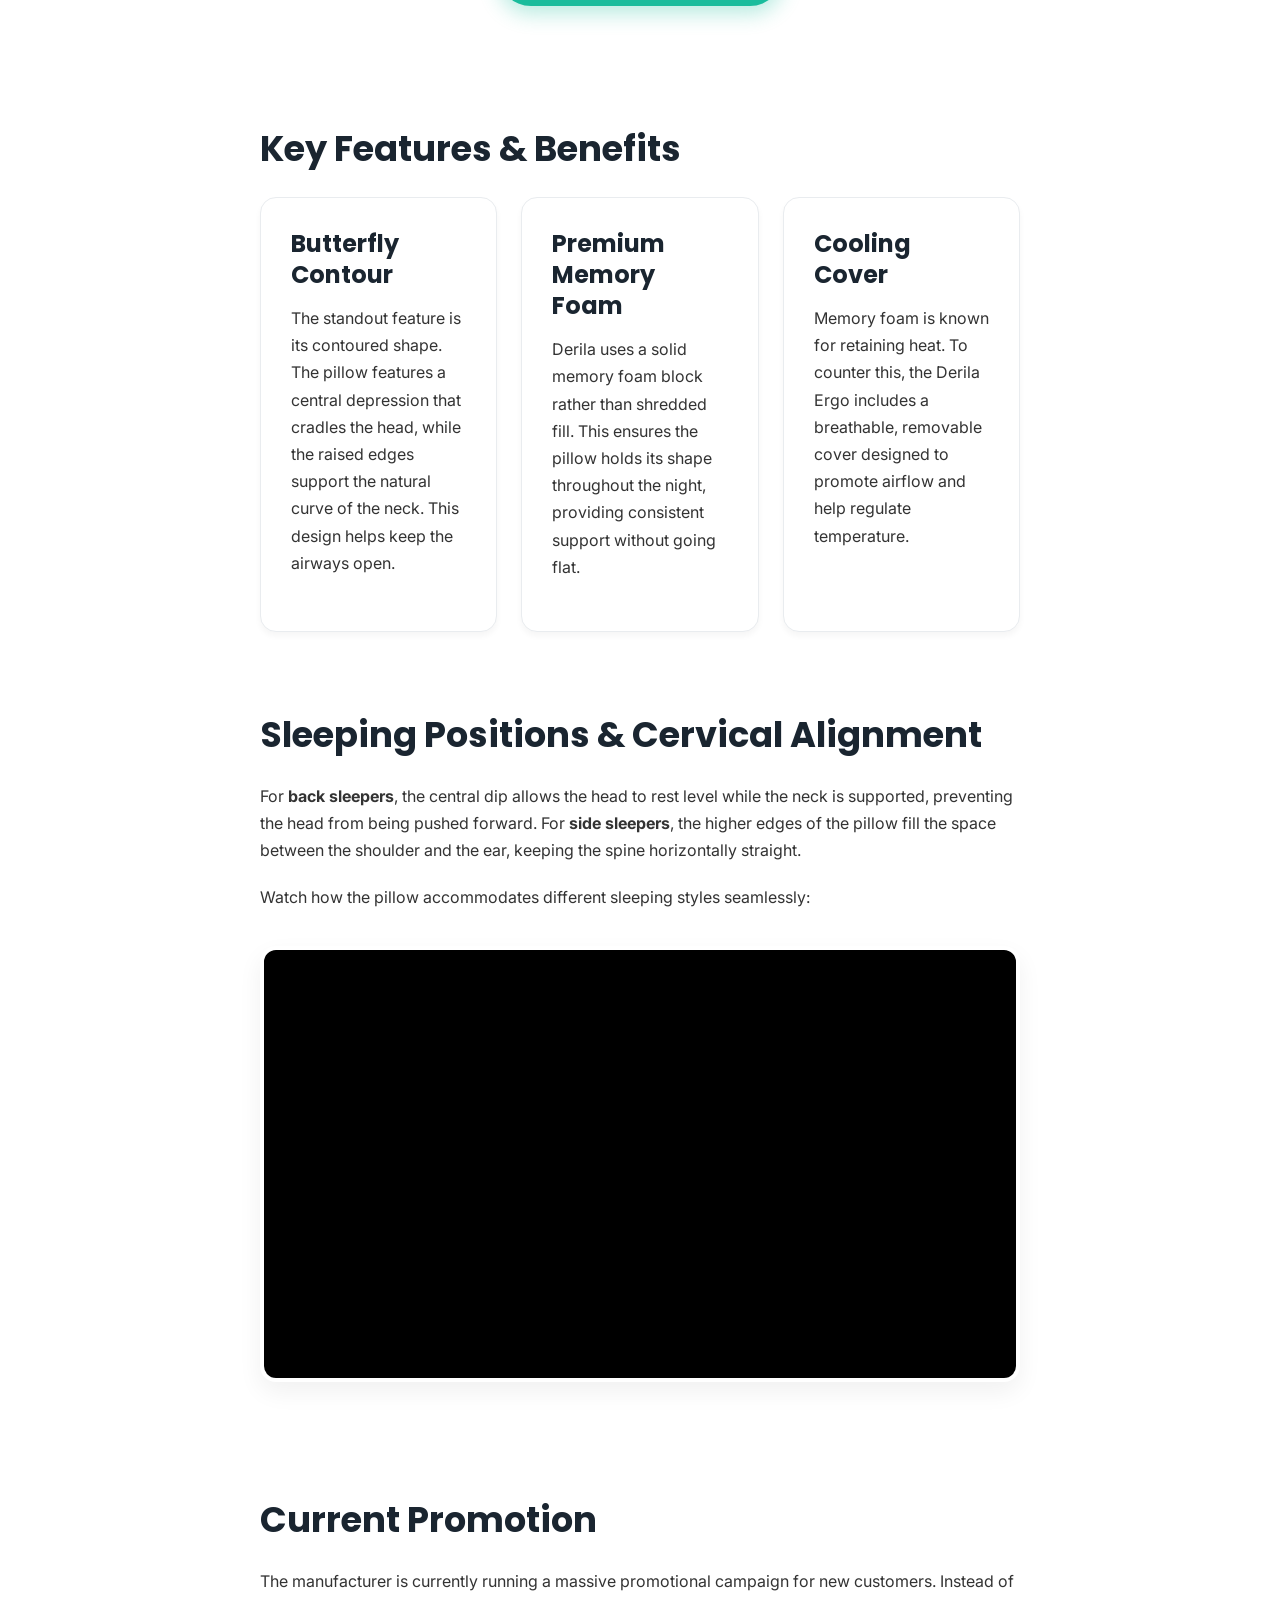
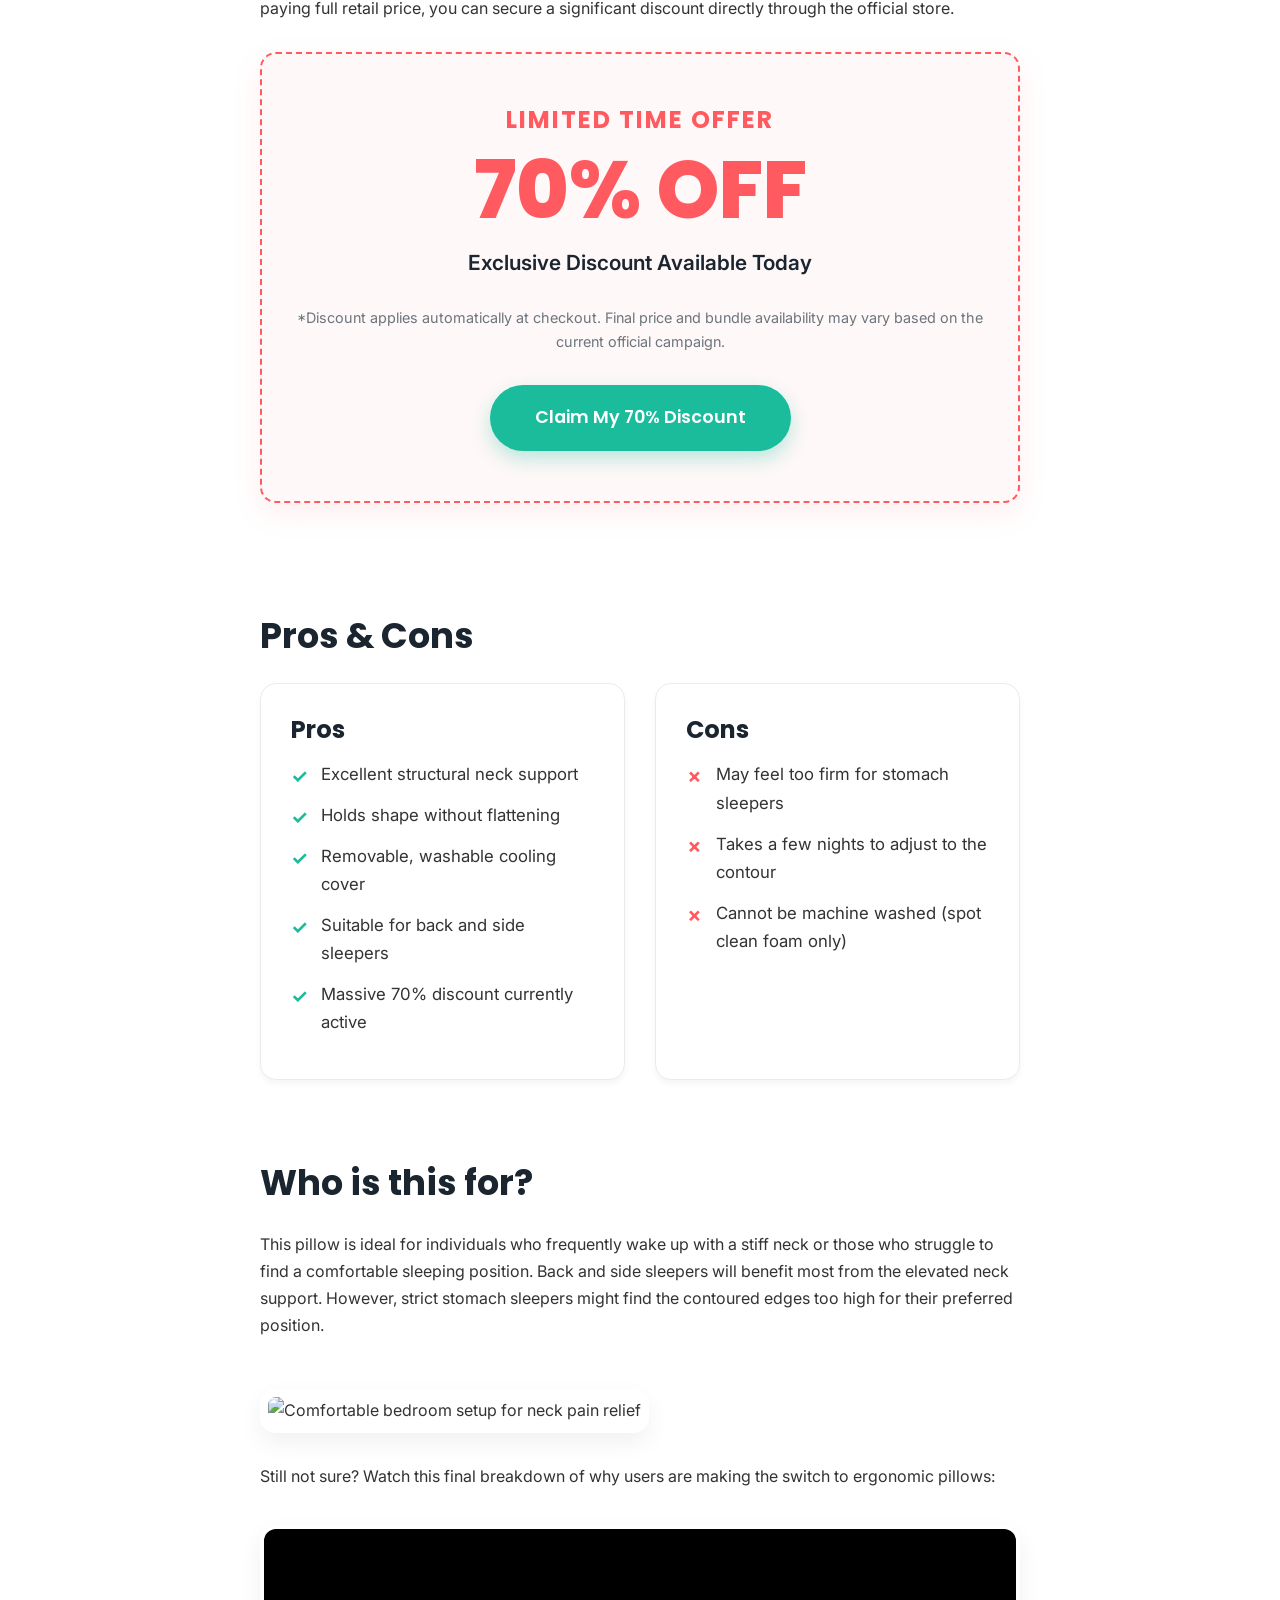
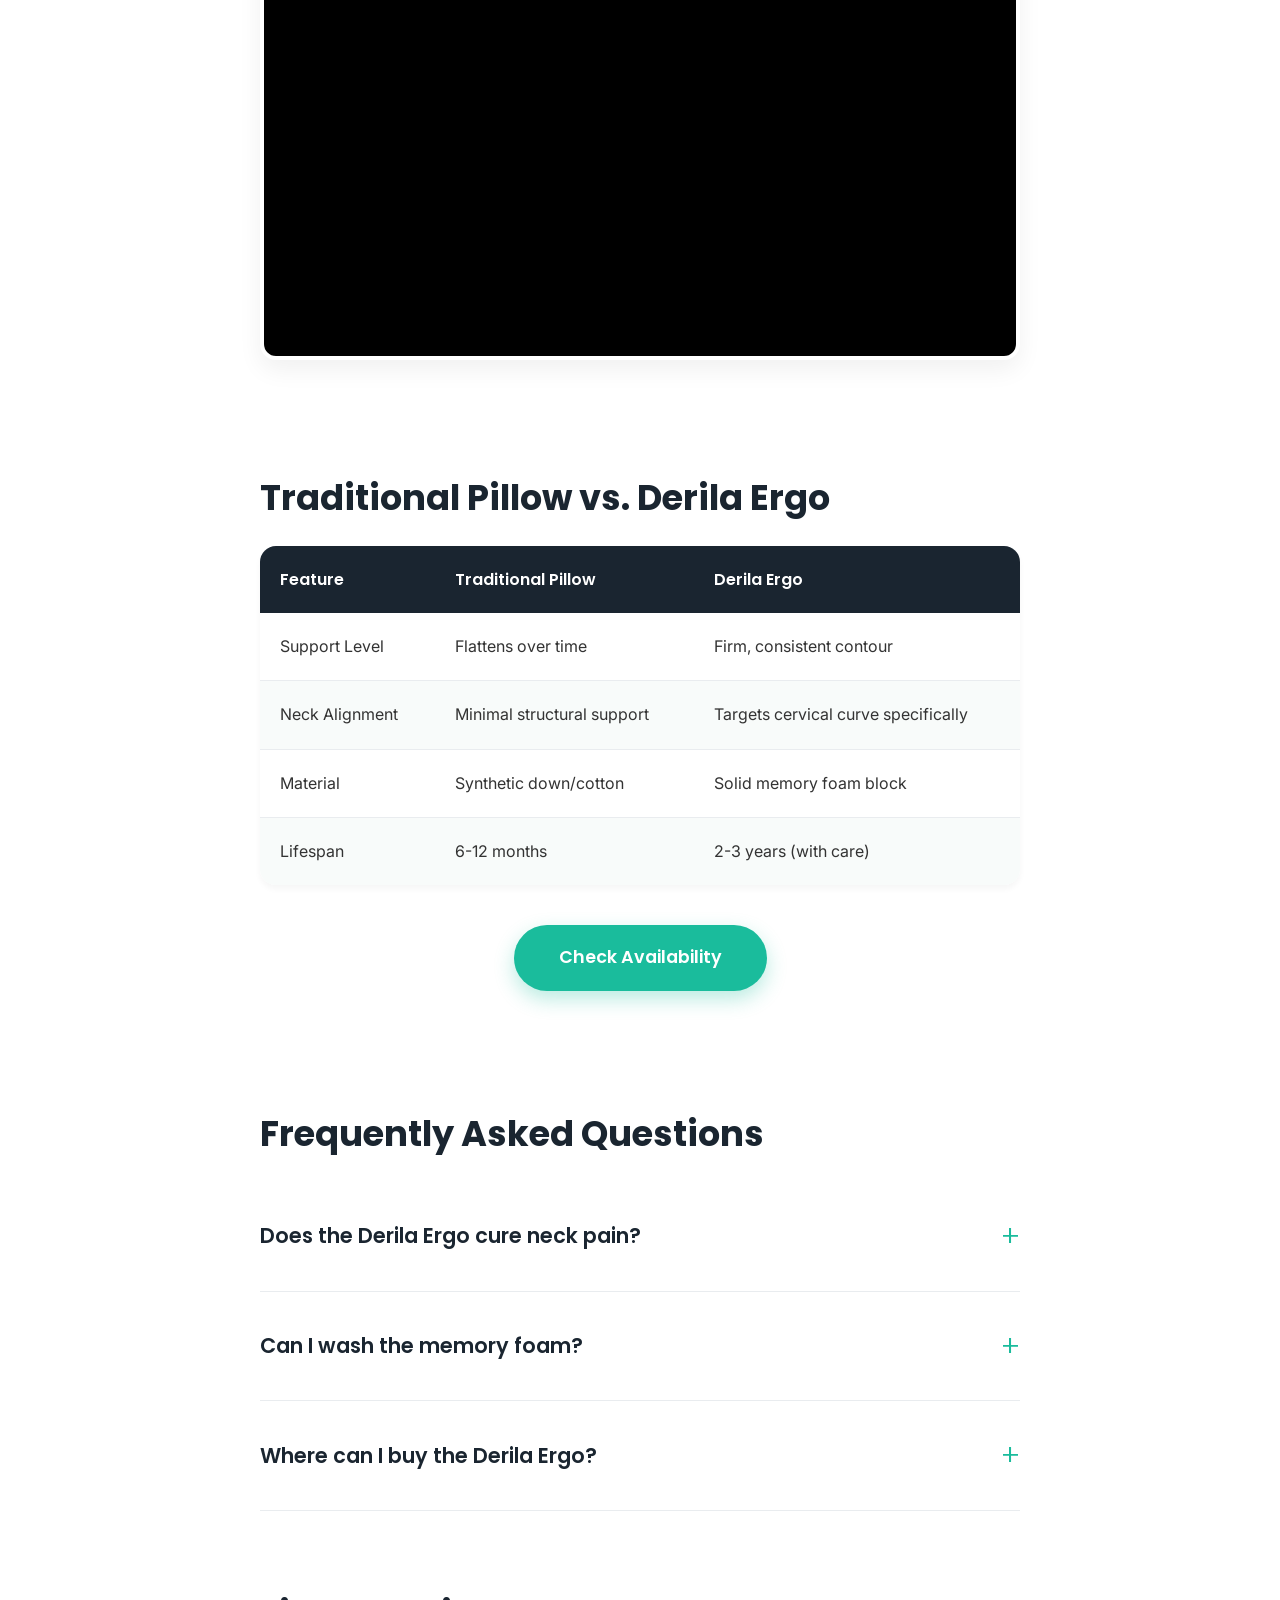
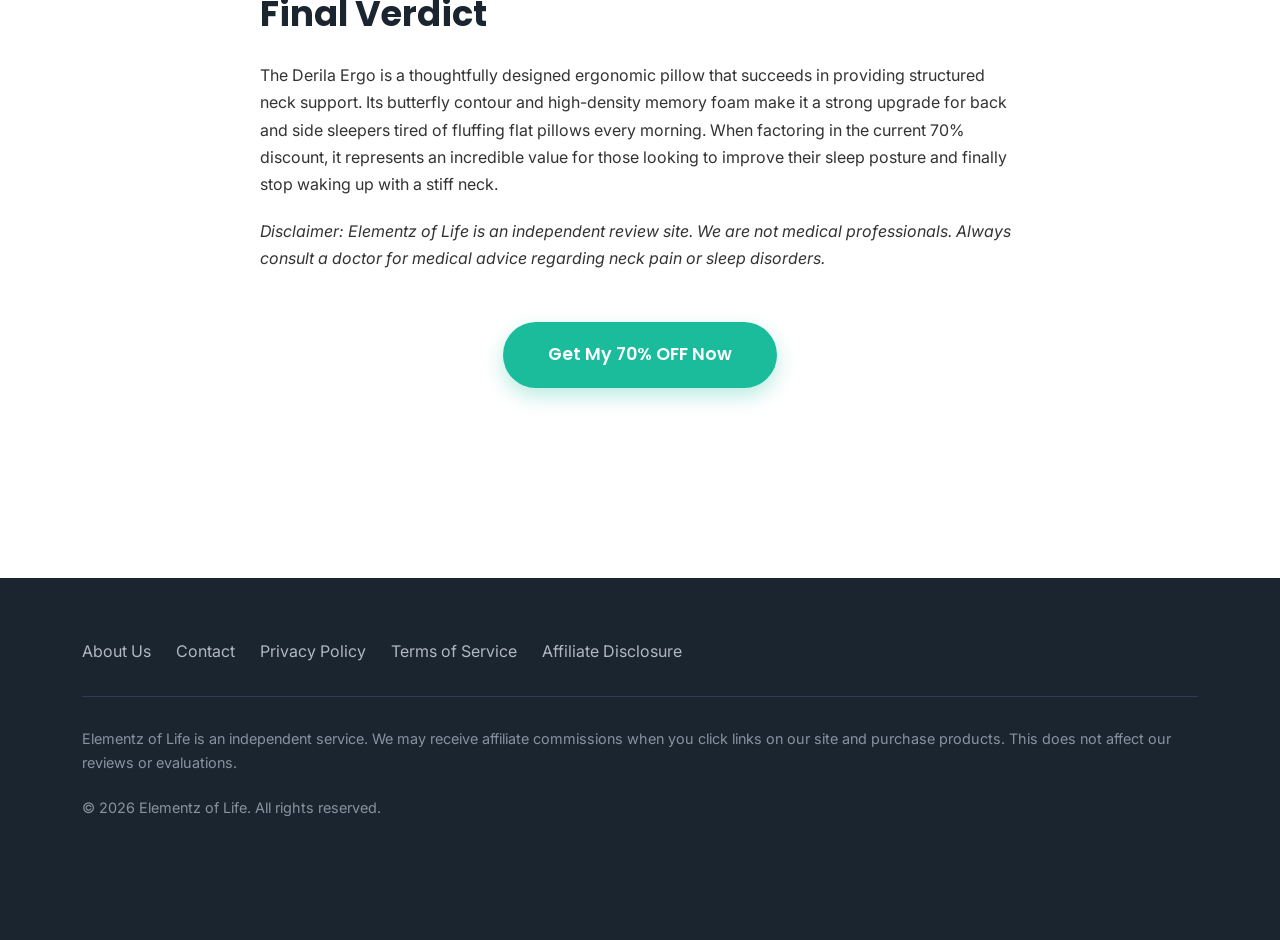
==== commit 304b2ef3: "Update index.html" ====
--- a/index.html
+++ b/index.html
@@ -96,15 +96,15 @@
         .hero h1 { font-size: 3rem; margin-bottom: 20px; }
         .hero p { font-size: 1.25rem; color: var(--text-muted); margin-bottom: 30px; }
         
-        .hero-image-placeholder {
+        /* Replaced placeholder with a real img tag for better responsiveness */
+        .hero-img {
             width: 100%; 
-            height: 450px; 
+            height: 100%; 
+            max-height: 500px;
+            object-fit: cover;
             border-radius: var(--radius);
-            background-color: #eaeaea; 
-            background-size: cover; 
-            background-position: center;
             box-shadow: var(--shadow-md);
-            border: 4px solid #fff;
+            border: 8px solid #fff;
         }
 
         /* CTA Buttons */
@@ -186,7 +186,7 @@
             height: 100%;
             border: none;
             display: block;
-            object-fit: cover; /* Ensures video covers the area nicely */
+            object-fit: cover;
         }
 
         /* Discount Banner */
@@ -238,7 +238,7 @@
             border-radius: var(--radius);
             box-shadow: var(--shadow-md); 
             margin: 30px 0;
-            border: 4px solid #fff;
+            border: 8px solid #fff;
         }
 
         /* Sticky Mobile CTA */
@@ -268,7 +268,7 @@
             .hero { padding: 50px 0; }
             .hero h1 { font-size: 2.2rem; }
             .hero p { font-size: 1.1rem; }
-            .hero-image-placeholder { height: 350px; margin-top: 30px; }
+            .hero-img { margin-top: 30px; }
         }
 
         @media (max-width: 768px) {
@@ -315,8 +315,8 @@
                     <p style="margin-top: 20px; font-size: 0.85rem; color: var(--text-muted);">*We independently review products. We may earn a commission if you buy through our links.</p>
                 </div>
                 <div class="col-lg-6">
-                    <!-- CHANGED TO LOCAL IMAGE PATH -->
-                    <div class="hero-image-placeholder" style="background-image: url('images/derila-hero.jpg');"></div>
+                    <!-- PREMIUM UNSPLASH IMAGE (Never expires) -->
+                    <img src="https://images.unsplash.com/photo-1631679706909-1844bbd07221?q=80&w=1000&auto=format&fit=crop" alt="Ergonomic Memory Foam Pillow" class="hero-img">
                 </div>
             </div>
         </div>
@@ -342,7 +342,7 @@
             
             <p>See exactly how poor alignment affects your sleep in the video below:</p>
             
-            <!-- VIDEO 1 (Added muted, loop, playsinline for autoplay to work) -->
+            <!-- VIDEO 1 -->
             <div class="video-container">
                 <video muted loop playsinline preload="auto">
                     <source src="https://get-derila-ergo.com/article/assets/72aeb81e-8bd5-4e25-9fbf-526700402d23/26W4_Pillow-Daddy-Neck-Pain_VideoBrief-05-B.mp4" type="video/mp4">
@@ -356,8 +356,8 @@
             <h2>Introduction to the Derila Ergo Memory Foam Pillow</h2>
             <p>The Derila Ergo pillow has gained significant attention online for its specialized approach to neck support. Rather than a traditional puffy pillow, it utilizes a high-density memory foam core shaped into a specific ergonomic contour. But does the design translate to actual comfort? Let's break down what makes this cervical pillow unique.</p>
             
-            <!-- CHANGED TO LOCAL IMAGE PATH -->
-            <img src="images/derila-intro.jpg" alt="Women holding Derila Ergo Pillow" class="feature-image">
+            <!-- PREMIUM UNSPLASH IMAGE (Woman sleeping comfortably) -->
+            <img src="https://images.unsplash.com/photo-1598891328811-6e4736c6c0ab?q=80&w=1000&auto=format&fit=crop" alt="Woman sleeping comfortably on ergonomic pillow" class="feature-image">
             
             <p>Watch how the solid memory foam core reacts to pressure and heat, molding perfectly to your unique shape:</p>
 
@@ -460,8 +460,8 @@
             <h2>Who is this for?</h2>
             <p>This pillow is ideal for individuals who frequently wake up with a stiff neck or those who struggle to find a comfortable sleeping position. Back and side sleepers will benefit most from the elevated neck support. However, strict stomach sleepers might find the contoured edges too high for their preferred position.</p>
             
-            <!-- CHANGED TO LOCAL IMAGE PATH -->
-            <img src="images/derila-home.jpg" alt="Derila Pillow in home setting" class="feature-image">
+            <!-- PREMIUM UNSPLASH IMAGE (Relaxing bedroom/lifestyle) -->
+            <img src="https://images.unsplash.com/photo-1505693416388-ac5ce068fe85?q=80&w=1000&auto=format&fit=crop" alt="Comfortable bedroom setup for neck pain relief" class="feature-image">
 
             <p>Still not sure? Watch this final breakdown of why users are making the switch to ergonomic pillows:</p>
 
@@ -569,10 +569,10 @@
         </div>
     </footer>
 
-    <!-- Bootstrap JS Bundle (Optional) -->
+    <!-- Bootstrap JS Bundle -->
     <script src="https://cdn.jsdelivr.net/npm/bootstrap@5.3.0/dist/js/bootstrap.bundle.min.js"></script>
     
-    <!-- Custom JS Logic (Now includes Auto-Play on Scroll) -->
+    <!-- Custom JS Logic -->
     <script src="js/script.js"></script>
 </body>
 </html>
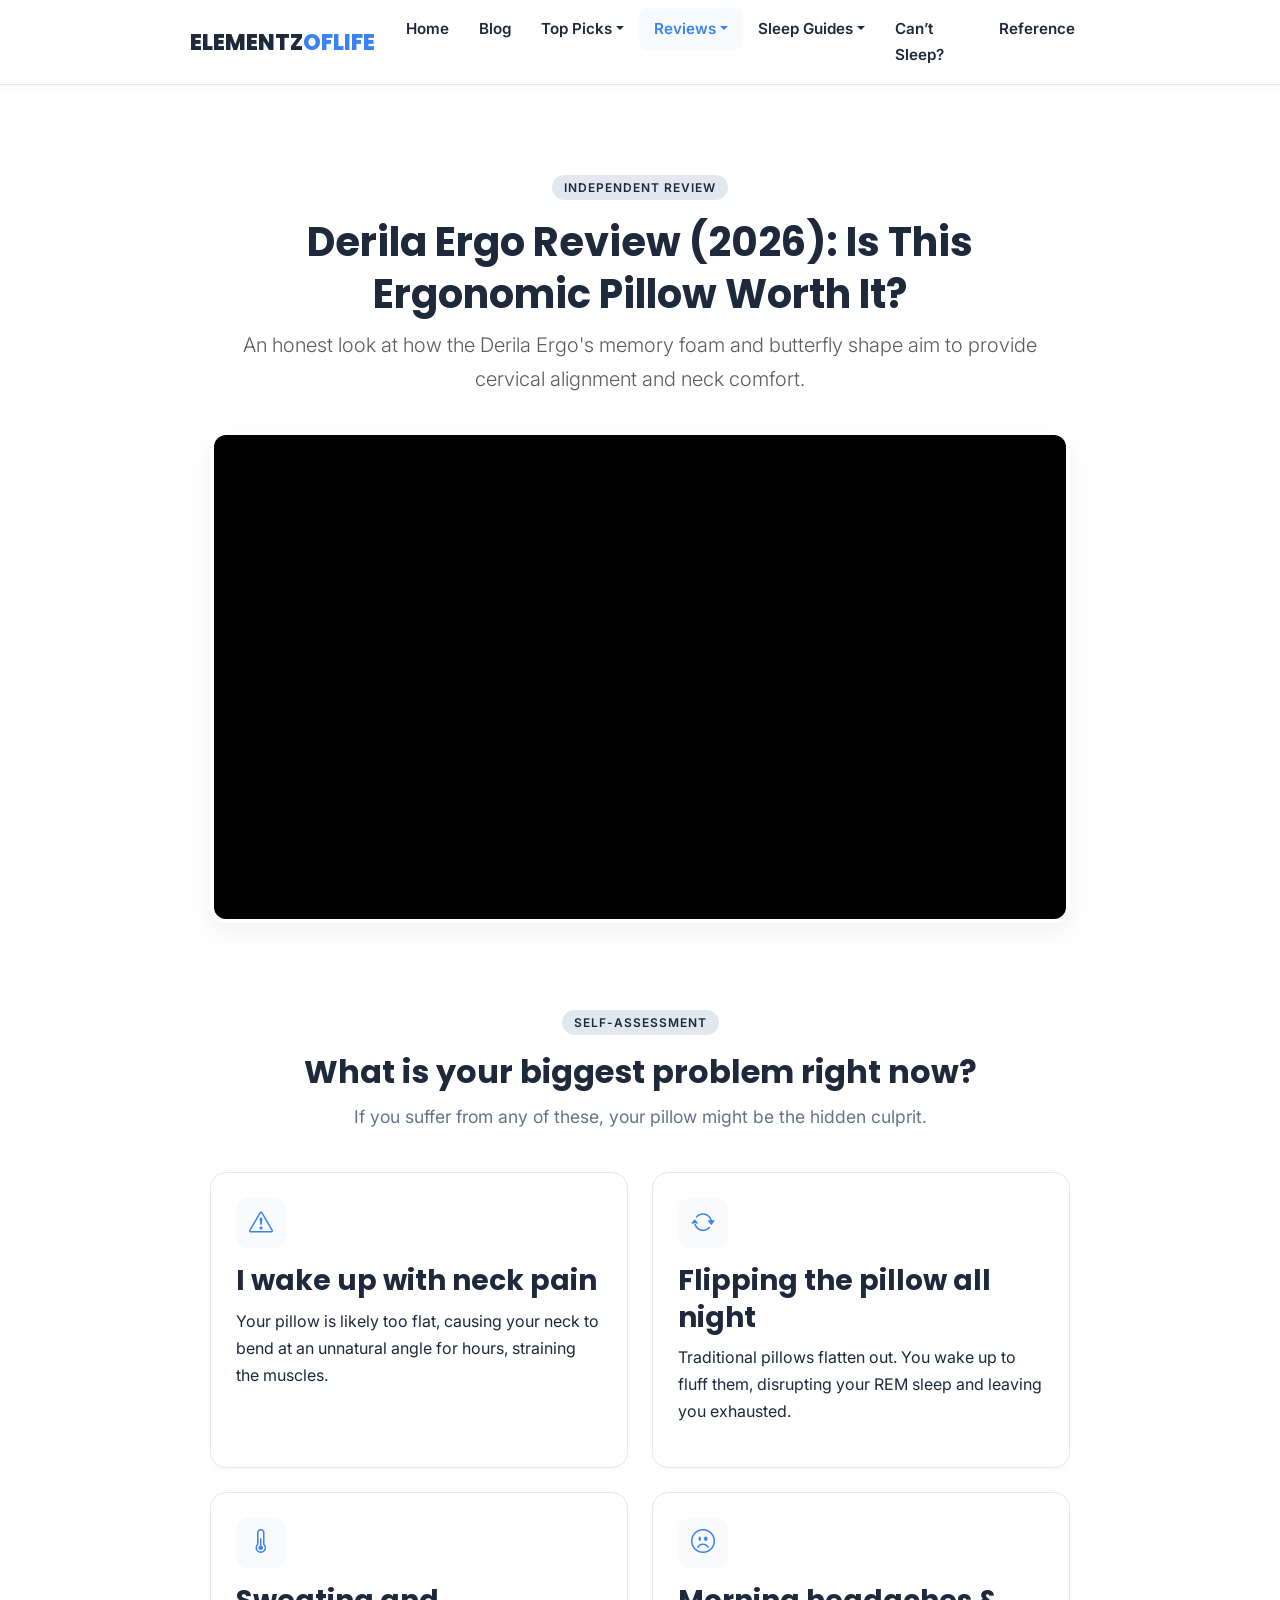
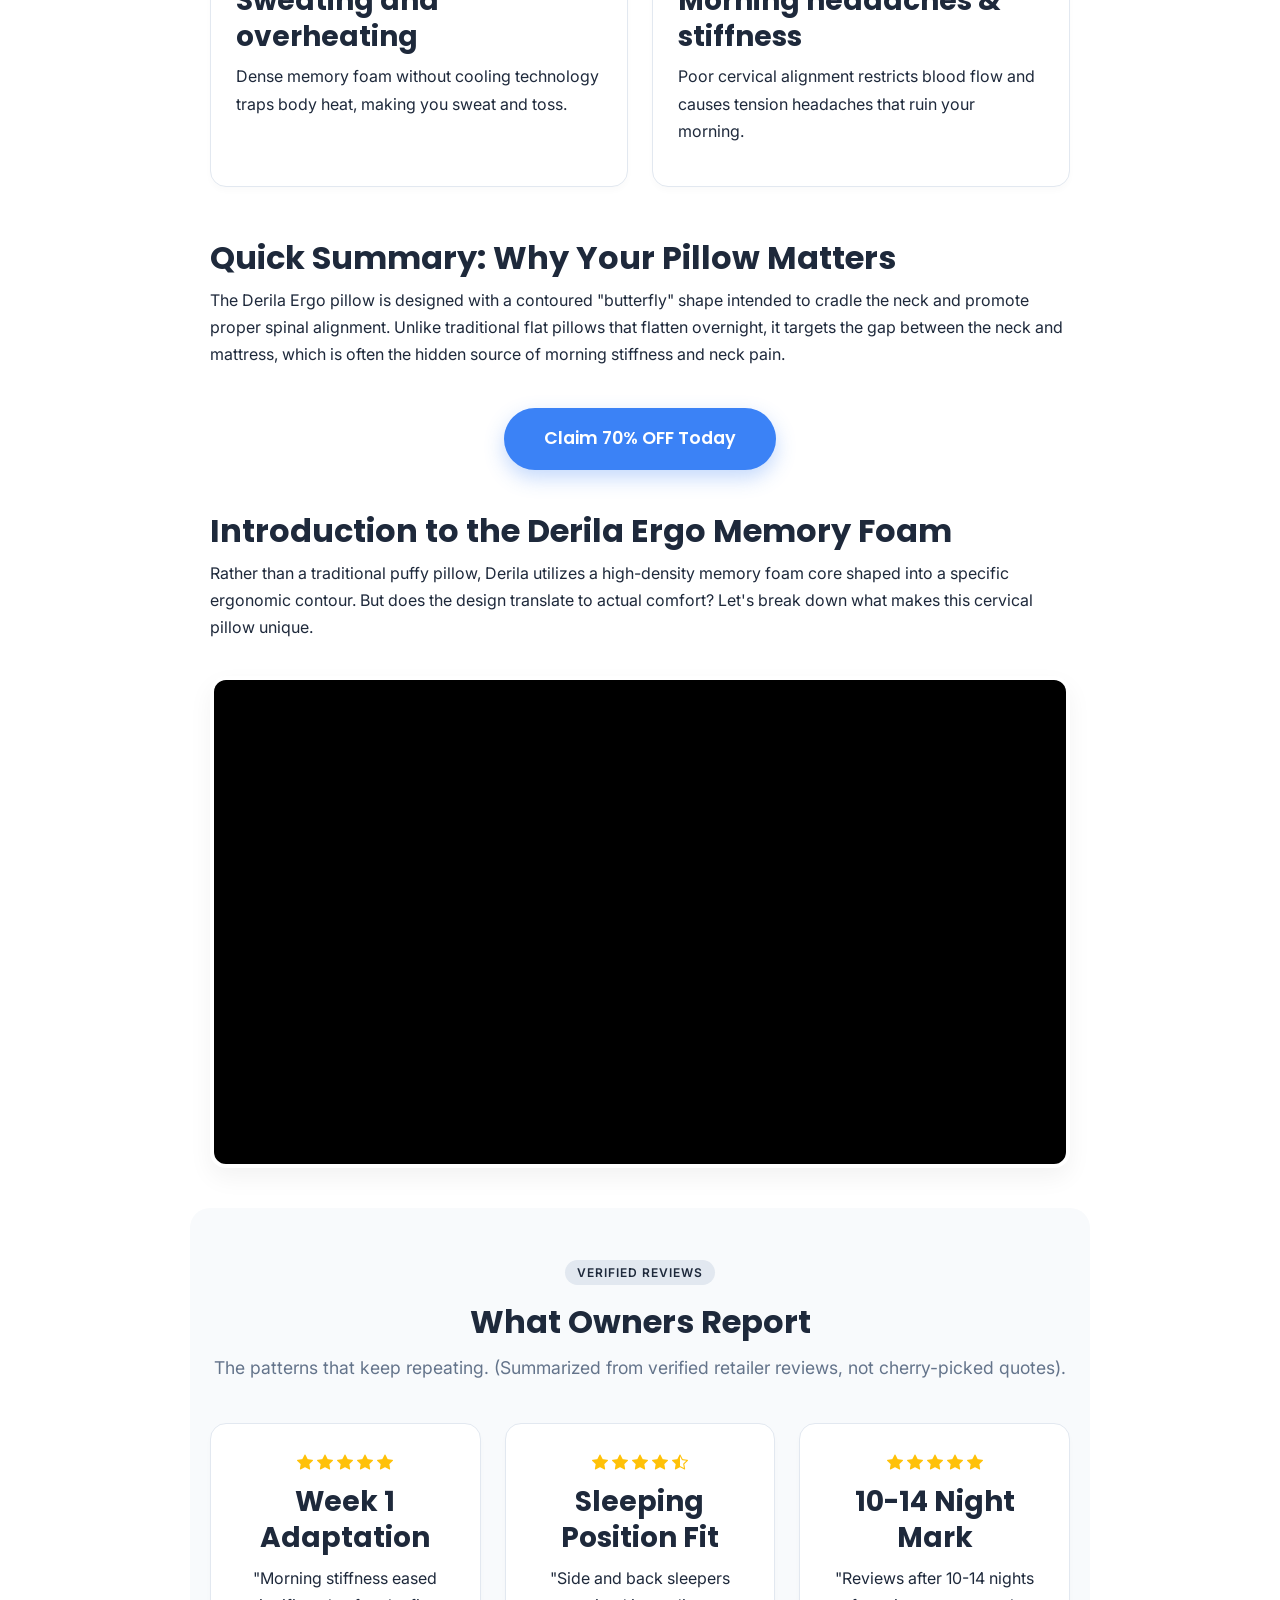
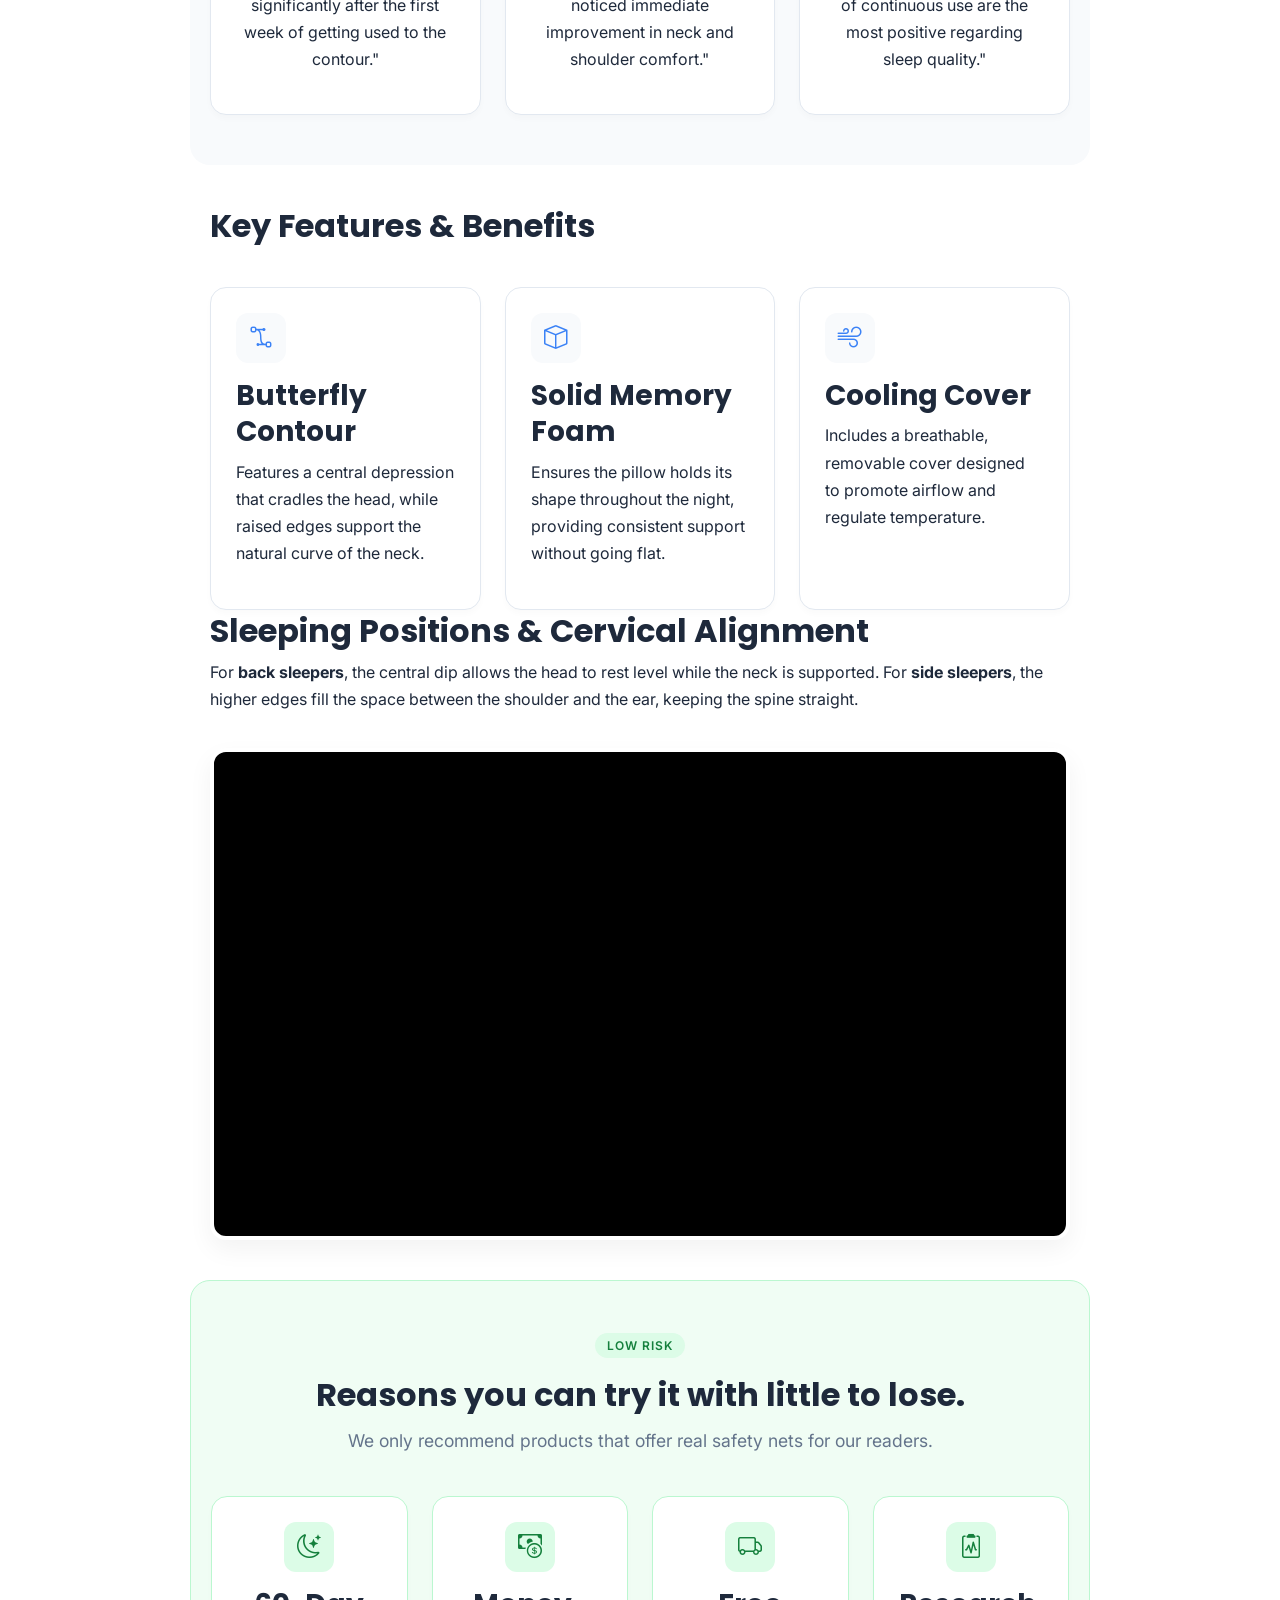
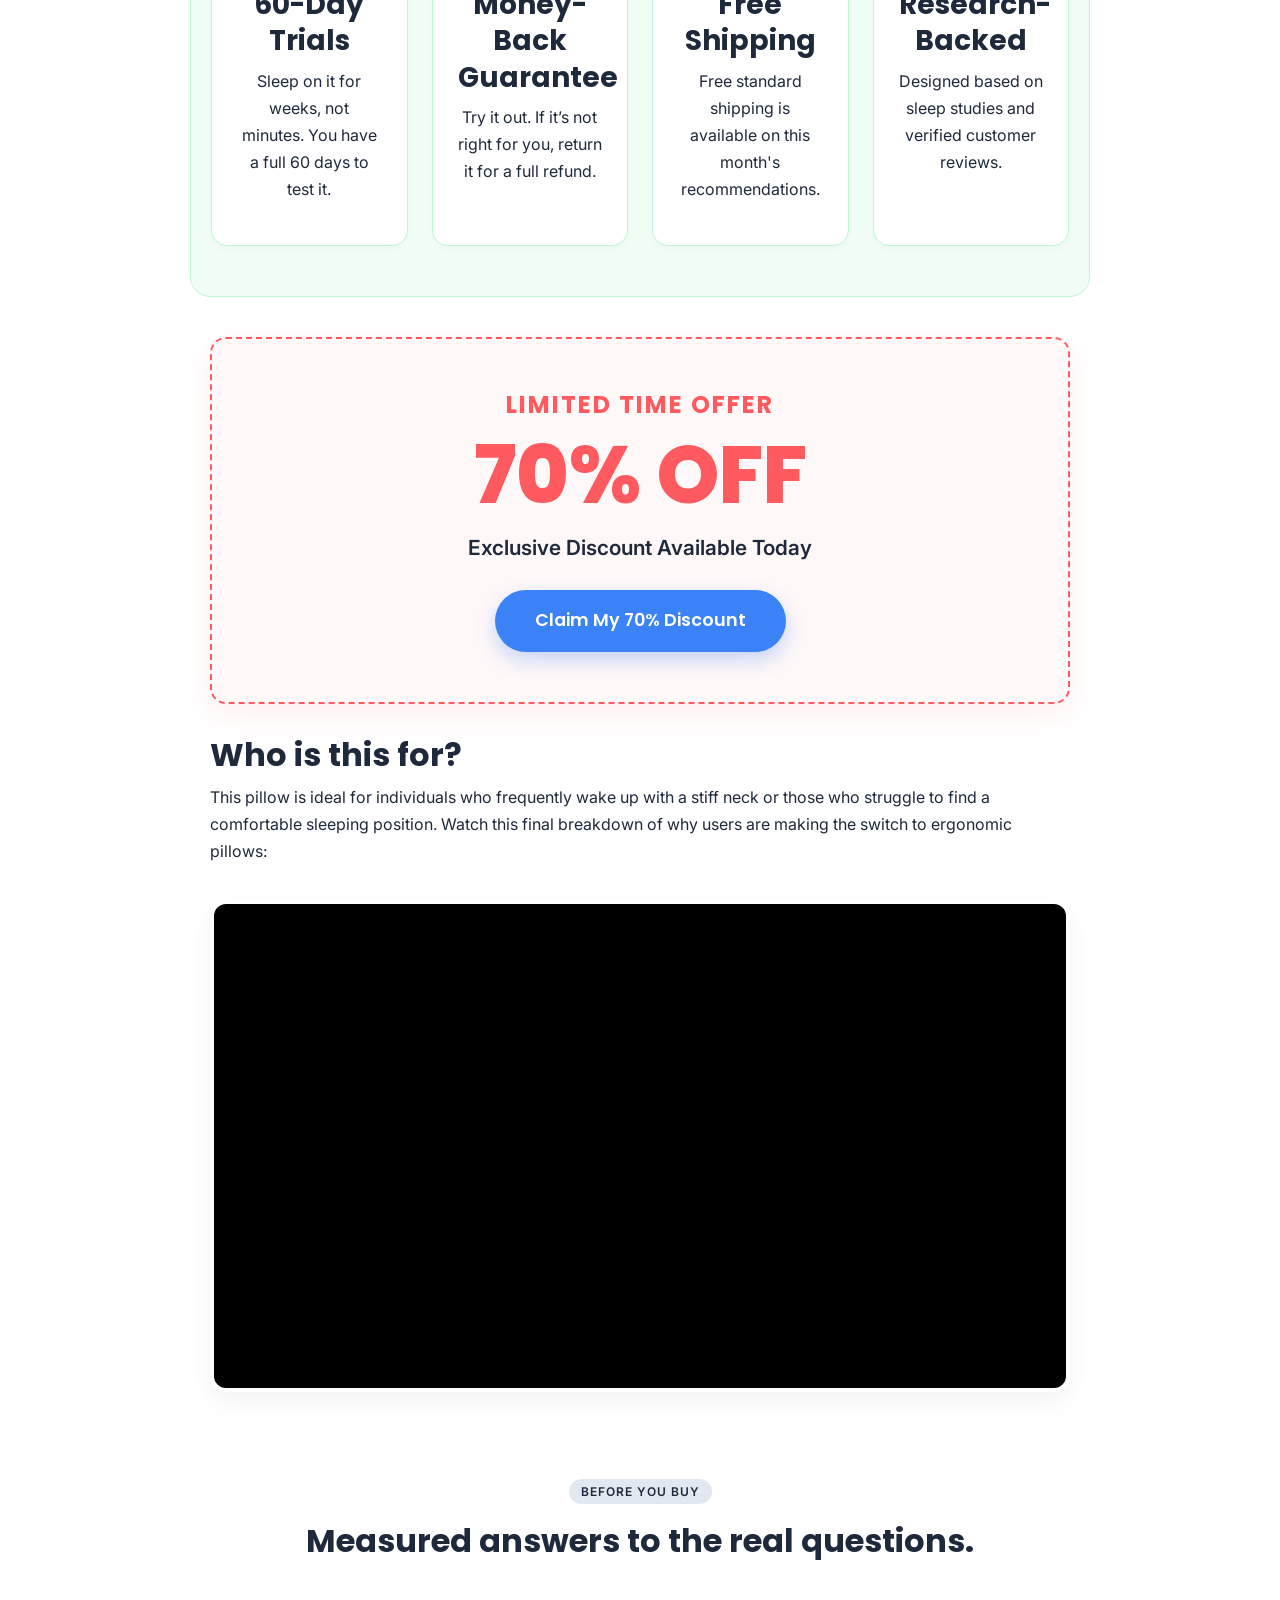
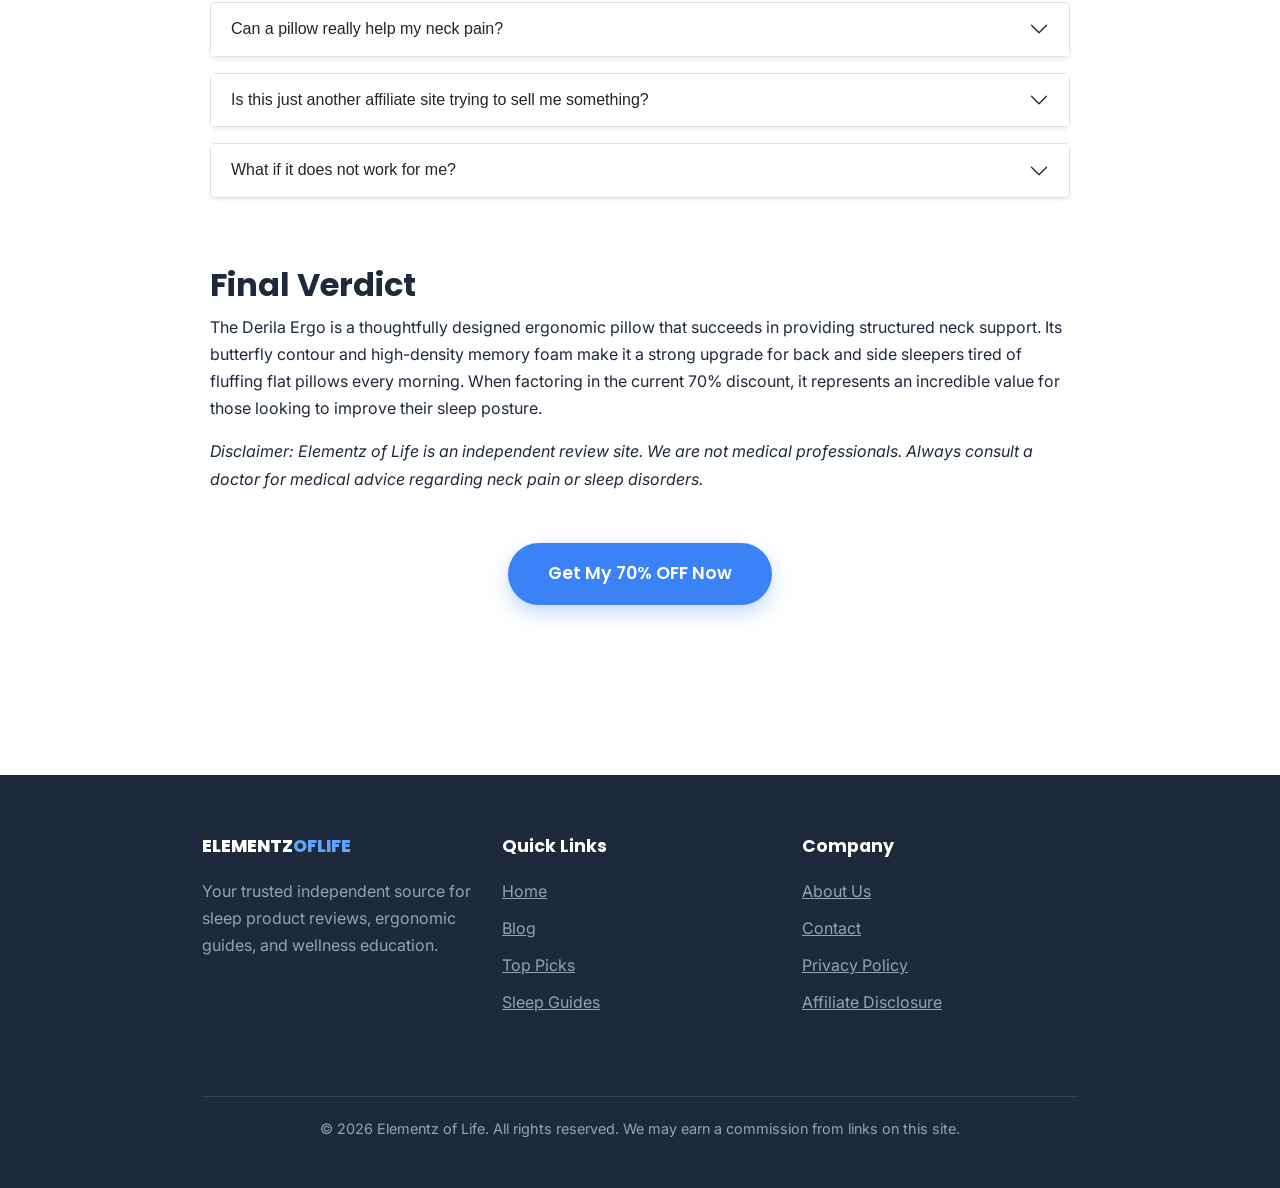
==== commit b2ff100f: "Update index.html" ====
--- a/index.html
+++ b/index.html
@@ -4,575 +4,266 @@
     <meta charset="UTF-8">
     <meta name="viewport" content="width=device-width, initial-scale=1.0">
     <title>Derila Ergo Review (2026): Best Ergonomic Pillow for Neck Pain?</title>
+    <meta name="description" content="Looking for the best ergonomic pillow for neck pain? Read our 2026 Derila Ergo review. Discover how its butterfly shape and memory foam provide cervical alignment.">
     
-    <!-- SEO Optimized Meta Tags -->
-    <meta name="description" content="Looking for the best ergonomic pillow for neck pain? Read our 2026 Derila Ergo review. Discover how its butterfly shape and memory foam provide cervical alignment for side & back sleepers. Claim 70% OFF today.">
-    <meta name="keywords" content="best ergonomic pillow, neck pain relief pillow, Derila Ergo review, memory foam pillow, side sleeper pillow, cervical alignment, stop morning neck stiffness">
-    
-    <!-- Bootstrap 5 CSS CDN -->
     <link href="https://cdn.jsdelivr.net/npm/bootstrap@5.3.0/dist/css/bootstrap.min.css" rel="stylesheet">
-    
-    <!-- Google Fonts -->
-    <link rel="preconnect" href="https://fonts.googleapis.com">
-    <link rel="preconnect" href="https://fonts.gstatic.com" crossorigin>
     <link href="https://fonts.googleapis.com/css2?family=Inter:wght@400;500;600&family=Poppins:wght@500;600;700;800&display=swap" rel="stylesheet">
-    
-    <!-- Custom Professional CSS -->
+    <link rel="stylesheet" href="https://cdn.jsdelivr.net/npm/bootstrap-icons@1.11.1/font/bootstrap-icons.css">
+
     <style>
         :root {
-            --primary: #1A2530;
-            --accent: #1ABC9C;
-            --accent-dark: #159A80;
-            --bg-light: #F8FBFA;
-            --text-main: #333333;
-            --text-muted: #6c757d;
-            --border: #e9ecef;
-            --shadow-sm: 0 4px 6px rgba(0,0,0,0.04);
-            --shadow-md: 0 10px 25px rgba(0,0,0,0.06);
-            --radius: 16px;
-            --discount-bg: #FFF8F8;
-            --discount-border: #FF5A5F;
+            --primary: #1E293B; --accent: #3B82F6; --accent-light: #60A5FA; --accent-dark: #2563EB;
+            --bg-light: #F8FAFC; --text-muted: #64748B; --border: #E2E8F0;
+            --shadow-sm: 0 4px 6px rgba(0,0,0,0.02); --shadow-md: 0 10px 25px rgba(0,0,0,0.05);
+            --radius: 16px; --discount-bg: #FFF8F8; --discount-border: #FF5A5F;
         }
-
-        * { box-sizing: border-box; }
-
-        body {
-            font-family: 'Inter', sans-serif;
-            color: var(--text-main);
-            background-color: #ffffff;
-            line-height: 1.7;
-        }
-
-        h1, h2, h3, h4, h5, h6 {
-            font-family: 'Poppins', sans-serif;
-            color: var(--primary);
-            font-weight: 700;
-            line-height: 1.3;
-        }
-
-        a { color: var(--accent-dark); text-decoration: none; }
-        a:hover { color: var(--accent); text-decoration: underline; }
-
-        .container { max-width: 1140px; }
-
-        /* Header */
-        .site-header {
-            background: rgba(255, 255, 255, 0.95);
-            backdrop-filter: blur(10px);
-            border-bottom: 1px solid var(--border);
-            position: sticky;
-            top: 0;
-            z-index: 1020;
-            box-shadow: var(--shadow-sm);
-        }
-        .header-nav { display: flex; justify-content: space-between; align-items: center; padding: 20px 0; }
-        .logo {
-            font-family: 'Poppins', sans-serif;
-            font-size: 1.5rem;
-            font-weight: 800;
-            color: var(--primary);
-            text-transform: uppercase;
-            letter-spacing: -0.5px;
-            text-decoration: none;
-        }
-        .logo span { color: var(--accent); }
-        .nav-links { display: flex; gap: 25px; list-style: none; padding: 0; margin: 0; }
-        .nav-links a {
-            color: var(--text-main);
-            font-weight: 600;
-            font-size: 0.95rem;
-            text-decoration: none;
-            transition: color 0.2s;
-        }
-        .nav-links a:hover { color: var(--accent); }
-        .menu-toggle { display: none; background: none; border: none; cursor: pointer; font-size: 1.8rem; color: var(--primary); }
-
-        /* Hero Section */
-        .hero {
-            background: linear-gradient(135deg, #F8FBFA 0%, #Eef6f5 100%);
-            padding: 80px 0;
-            margin-bottom: 40px;
-        }
-        .hero h1 { font-size: 3rem; margin-bottom: 20px; }
-        .hero p { font-size: 1.25rem; color: var(--text-muted); margin-bottom: 30px; }
-        
-        /* Replaced placeholder with a real img tag for better responsiveness */
-        .hero-img {
-            width: 100%; 
-            height: 100%; 
-            max-height: 500px;
-            object-fit: cover;
-            border-radius: var(--radius);
-            box-shadow: var(--shadow-md);
-            border: 8px solid #fff;
-        }
-
-        /* CTA Buttons */
-        .cta-btn {
-            display: inline-block;
-            background: var(--accent);
-            color: #fff;
-            padding: 18px 45px;
-            border-radius: 50px;
-            font-family: 'Poppins', sans-serif;
-            font-weight: 600;
-            font-size: 1.1rem;
-            text-decoration: none;
-            border: none;
-            box-shadow: 0 8px 20px rgba(26, 188, 156, 0.3);
-            transition: all 0.3s ease;
-        }
-        .cta-btn:hover {
-            background: var(--accent-dark);
-            color: #fff;
-            transform: translateY(-3px);
-            box-shadow: 0 12px 25px rgba(26, 188, 156, 0.4);
-            text-decoration: none;
-        }
-
-        /* Content Layout */
-        .article-content { max-width: 800px; margin: 0 auto; padding: 20px; }
-        section { padding: 40px 0; }
-        h2 { font-size: 2.2rem; margin-bottom: 25px; }
-        h3 { font-size: 1.5rem; margin-bottom: 15px; }
-        p { margin-bottom: 20px; }
-
-        /* Cards */
-        .custom-card {
-            background: #fff;
-            border: 1px solid var(--border);
-            border-radius: var(--radius);
-            padding: 30px;
-            box-shadow: var(--shadow-sm);
-            transition: all 0.3s ease;
-            height: 100%;
-        }
-        .custom-card:hover { 
-            box-shadow: var(--shadow-md); 
-            transform: translateY(-5px);
-        }
-
-        /* SEO Highlight Box */
-        .seo-highlight {
-            background: #fff;
-            border-left: 5px solid var(--accent);
-            padding: 25px 30px;
-            margin: 30px 0;
-            border-radius: 0 var(--radius) var(--radius) 0;
-            font-size: 1.15rem;
-            font-weight: 600;
-            color: var(--primary);
-            box-shadow: var(--shadow-sm);
-        }
-
-        /* Video Container */
-        .video-container {
-            position: relative;
-            width: 100%;
-            padding-bottom: 56.25%; /* 16:9 Aspect Ratio */
-            height: 0;
-            margin: 35px 0;
-            border-radius: var(--radius);
-            overflow: hidden;
-            box-shadow: var(--shadow-md);
-            background: #000;
-            border: 4px solid #fff;
-        }
-        .video-container video {
-            position: absolute;
-            top: 0;
-            left: 0;
-            width: 100%;
-            height: 100%;
-            border: none;
-            display: block;
-            object-fit: cover;
-        }
-
-        /* Discount Banner */
-        .discount-banner {
-            background: var(--discount-bg);
-            border: 2px dashed var(--discount-border);
-            border-radius: var(--radius);
-            padding: 50px 30px;
-            text-align: center;
-            margin: 30px 0;
-            box-shadow: 0 10px 30px rgba(255, 90, 95, 0.1);
-        }
+        body { font-family: 'Inter', sans-serif; color: var(--primary); background-color: #fff; line-height: 1.7; }
+        h1, h2, h3, h4, h5 { font-family: 'Poppins', sans-serif; font-weight: 700; color: var(--primary); line-height: 1.3; }
+        .container { max-width: 900px; } .article-content { padding: 40px 20px; }
+        
+        /* Header */ .site-header { background: #fff; border-bottom: 1px solid var(--border); position: sticky; top: 0; z-index: 1020; box-shadow: var(--shadow-sm); }
+        .navbar-brand { font-family: 'Poppins', sans-serif; font-weight: 800; font-size: 1.4rem; color: var(--primary); text-transform: uppercase; }
+        .navbar-brand span { color: var(--accent); } .nav-link { font-weight: 600; color: var(--primary) !important; font-size: 0.95rem; padding: 8px 15px !important; border-radius: 8px; }
+        .nav-link:hover, .nav-link.active { color: var(--accent) !important; background: var(--bg-light); }
+        .dropdown-menu { border: 1px solid var(--border); border-radius: 8px; box-shadow: var(--shadow-md); } .dropdown-item { font-weight: 500; padding: 10px 20px; } .dropdown-item:hover { background: var(--bg-light); color: var(--accent); }
+        
+        /* Buttons */ .cta-btn { display: inline-block; background: var(--accent); color: #fff; padding: 16px 40px; border-radius: 50px; font-family: 'Poppins', sans-serif; font-weight: 600; font-size: 1.1rem; text-decoration: none; border: none; box-shadow: 0 8px 20px rgba(59, 130, 246, 0.3); transition: all 0.3s ease; }
+        .cta-btn:hover { background: var(--accent-dark); color: #fff; transform: translateY(-2px); }
+        
+        /* Cards */ .custom-card { background: #fff; border: 1px solid var(--border); border-radius: var(--radius); padding: 25px; box-shadow: var(--shadow-sm); transition: all 0.3s ease; height: 100%; }
+        .custom-card:hover { box-shadow: var(--shadow-md); transform: translateY(-3px); }
+        .icon-box { width: 50px; height: 50px; background: var(--bg-light); border-radius: 12px; display: flex; align-items: center; justify-content: center; color: var(--accent); font-size: 1.5rem; margin-bottom: 15px; }
+        
+        /* Sections */ .section-padding { padding: 50px 0; } .section-title { text-align: center; margin-bottom: 40px; }
+        .section-title h2 { font-size: 2rem; margin-bottom: 10px; } .section-title p { color: var(--text-muted); font-size: 1.1rem; }
+        .badge-light { background: #E2E8F0; color: var(--primary); padding: 5px 12px; border-radius: 50px; font-size: 0.75rem; font-weight: 600; text-transform: uppercase; letter-spacing: 1px; }
+        
+        /* Video & Discount */ .video-container { position: relative; width: 100%; padding-bottom: 56.25%; height: 0; margin: 35px 0; border-radius: var(--radius); overflow: hidden; box-shadow: var(--shadow-md); background: #000; border: 4px solid #fff; }
+        .video-container video { position: absolute; top: 0; left: 0; width: 100%; height: 100%; border: none; display: block; object-fit: cover; }
+        .discount-banner { background: var(--discount-bg); border: 2px dashed var(--discount-border); border-radius: var(--radius); padding: 50px 30px; text-align: center; margin: 30px 0; box-shadow: 0 10px 30px rgba(255, 90, 95, 0.1); }
         .discount-banner h3 { color: var(--discount-border); font-size: 1.5rem; text-transform: uppercase; letter-spacing: 2px; }
-        .big-discount {
-            font-family: 'Poppins', sans-serif;
-            font-size: 5rem;
-            font-weight: 800;
-            color: var(--discount-border);
-            line-height: 1;
-            margin: 15px 0;
-        }
-
-        /* Comparison Table */
-        .comparison-table { width: 100%; border-collapse: collapse; margin: 25px 0; border-radius: var(--radius); overflow: hidden; box-shadow: var(--shadow-sm); }
-        .comparison-table th, .comparison-table td { padding: 20px; border-bottom: 1px solid var(--border); text-align: left; }
-        .comparison-table thead th { background: var(--primary); color: #fff; font-family: 'Poppins', sans-serif; font-weight: 600; border-bottom: none; }
-        .comparison-table tbody tr:nth-child(even) { background: var(--bg-light); }
-        .comparison-table tbody tr:last-child td { border-bottom: none; }
-
-        /* Pros & Cons */
-        .pros-cons-grid { display: grid; grid-template-columns: 1fr 1fr; gap: 30px; }
-        .pros-cons-grid ul { list-style: none; padding: 0; margin: 0; }
-        .pros-cons-grid li { padding-left: 30px; position: relative; margin-bottom: 12px; font-size: 1.05rem; }
-        .pros li::before { content: '✓'; color: var(--accent); position: absolute; left: 0; font-weight: bold; font-size: 1.2rem; }
-        .cons li::before { content: '✗'; color: var(--discount-border); position: absolute; left: 0; font-weight: bold; font-size: 1.2rem; }
-
-        /* FAQ Accordion */
-        .faq-item { border-bottom: 1px solid var(--border); padding: 10px 0; }
-        .faq-question { width: 100%; text-align: left; background: none; border: none; font-size: 1.3rem; font-family: 'Poppins', sans-serif; font-weight: 600; color: var(--primary); cursor: pointer; display: flex; justify-content: space-between; align-items: center; padding: 20px 0; transition: color 0.2s; }
-        .faq-question:hover { color: var(--accent); }
-        .faq-question span { font-size: 1.8rem; font-weight: 300; color: var(--accent); }
-        .faq-answer { max-height: 0; overflow: hidden; transition: max-height 0.3s ease; padding: 0 15px; color: var(--text-muted); }
-        .faq-answer p { padding: 0 0 20px 0; }
-
-        /* Feature Images */
-        .feature-image {
-            width: 100%; 
-            height: auto; 
-            border-radius: var(--radius);
-            box-shadow: var(--shadow-md); 
-            margin: 30px 0;
-            border: 8px solid #fff;
-        }
-
-        /* Sticky Mobile CTA */
-        .sticky-cta {
-            display: none;
-            position: fixed;
-            bottom: 0;
-            left: 0;
-            width: 100%;
-            background: rgba(255, 255, 255, 0.95);
-            backdrop-filter: blur(10px);
-            padding: 15px 20px;
-            box-shadow: 0 -5px 20px rgba(0,0,0,0.1);
-            z-index: 1000;
-        }
+        .big-discount { font-family: 'Poppins', sans-serif; font-size: 5rem; font-weight: 800; color: var(--discount-border); line-height: 1; margin: 15px 0; }
+        
+        /* Footer */ .site-footer { background: var(--primary); color: #94a3b8; padding: 60px 0 30px; margin-top: 80px; }
+        .site-footer h5 { color: #fff; margin-bottom: 20px; font-size: 1.1rem; } .site-footer ul { list-style: none; padding: 0; } .site-footer ul li { margin-bottom: 10px; } .site-footer ul li a { color: #94a3b8; } .site-footer ul li a:hover { color: #fff; } .footer-bottom { border-top: 1px solid #334155; margin-top: 40px; padding-top: 20px; text-align: center; font-size: 0.9rem; }
+        
+        /* Sticky CTA */ .sticky-cta { display: none; position: fixed; bottom: 0; left: 0; width: 100%; background: rgba(255, 255, 255, 0.95); backdrop-filter: blur(10px); padding: 15px 20px; box-shadow: 0 -5px 20px rgba(0,0,0,0.1); z-index: 1000; }
         .sticky-cta .cta-btn { width: 100%; padding: 14px 20px; font-size: 1rem; }
-
-        /* Footer */
-        .site-footer { background: var(--primary); color: #fff; padding: 60px 0 100px; margin-top: 80px; }
-        .site-footer a { color: #b0b8c1; text-decoration: none; }
-        .site-footer a:hover { color: #fff; }
-        .footer-links { display: flex; gap: 25px; flex-wrap: wrap; list-style: none; padding: 0; margin-bottom: 30px; }
-        .disclosure { font-size: 0.9rem; color: #8893a0; border-top: 1px solid #2c3e50; padding-top: 30px; margin-top: 30px; }
-
-        /* Responsive Design */
-        @media (max-width: 991px) {
-            .hero { padding: 50px 0; }
-            .hero h1 { font-size: 2.2rem; }
-            .hero p { font-size: 1.1rem; }
-            .hero-img { margin-top: 30px; }
-        }
-
-        @media (max-width: 768px) {
-            .nav-links { display: none; flex-direction: column; position: absolute; top: 75px; left: 0; width: 100%; background: #fff; padding: 20px; border-bottom: 1px solid var(--border); box-shadow: var(--shadow-md); }
-            .nav-links.active { display: flex; }
-            .menu-toggle { display: block; }
-            
-            .sticky-cta { display: block; }
-            
-            h1 { font-size: 2rem; }
-            h2 { font-size: 1.8rem; }
-            
-            .hero h1 { font-size: 2rem; }
-            .hero-grid, .pros-cons-grid { grid-template-columns: 1fr; gap: 20px; }
-            
-            .big-discount { font-size: 3.5rem; }
-            .comparison-table th, .comparison-table td { padding: 15px 10px; font-size: 0.9rem; }
-        }
+        @media (max-width: 768px) { .sticky-cta { display: block; } .big-discount { font-size: 3.5rem; } }
     </style>
 </head>
 <body>
 
     <!-- Header -->
     <header class="site-header">
-        <div class="container header-nav">
-            <a href="index.html" class="logo">Elementz<span>OfLife</span></a>
-            <button class="menu-toggle" aria-label="Toggle menu">☰</button>
-            <ul class="nav-links">
-                <li><a href="#summary">Review</a></li>
-                <li><a href="#pricing">Discount</a></li>
-                <li><a href="#faq">FAQ</a></li>
-            </ul>
+        <nav class="navbar navbar-expand-lg container">
+            <a class="navbar-brand" href="index.html">Elementz<span>OfLife</span></a>
+            <button class="navbar-toggler" type="button" data-bs-toggle="collapse" data-bs-target="#navContent">
+                <span class="navbar-toggler-icon"></span>
+            </button>
+            <div class="collapse navbar-collapse justify-content-center" id="navContent">
+                <ul class="navbar-nav">
+                    <li class="nav-item"><a class="nav-link" href="index.html">Home</a></li>
+                    <li class="nav-item"><a class="nav-link" href="blog.html">Blog</a></li>
+                    <li class="nav-item dropdown">
+                        <a class="nav-link dropdown-toggle" href="#" data-bs-toggle="dropdown">Top Picks</a>
+                        <ul class="dropdown-menu">
+                            <li><a class="dropdown-item" href="derila-ergo-review.html">Best Ergonomic Pillow</a></li>
+                            <li><a class="dropdown-item" href="#">Best Mattresses</a></li>
+                        </ul>
+                    </li>
+                    <li class="nav-item dropdown">
+                        <a class="nav-link dropdown-toggle active" href="#" data-bs-toggle="dropdown">Reviews</a>
+                        <ul class="dropdown-menu">
+                            <li><a class="dropdown-item" href="derila-ergo-review.html">Derila Ergo Pillow</a></li>
+                            <li><a class="dropdown-item" href="#">Sleep Supplements</a></li>
+                        </ul>
+                    </li>
+                    <li class="nav-item dropdown">
+                        <a class="nav-link dropdown-toggle" href="#" data-bs-toggle="dropdown">Sleep Guides</a>
+                        <ul class="dropdown-menu">
+                            <li><a class="dropdown-item" href="sleep-guides.html">Sleeping Positions</a></li>
+                            <li><a class="dropdown-item" href="sleep-guides.html">Spine Alignment</a></li>
+                        </ul>
+                    </li>
+                    <li class="nav-item"><a class="nav-link" href="cant-sleep.html">Can’t Sleep?</a></li>
+                    <li class="nav-item"><a class="nav-link" href="reference.html">Reference</a></li>
+                </ul>
+            </div>
+        </nav>
+    </header>
+
+    <article class="container article-content">
+        <div class="text-center mt-5 mb-4">
+            <span class="badge-light">Independent Review</span>
+            <h1 class="mt-3">Derila Ergo Review (2026): Is This Ergonomic Pillow Worth It?</h1>
+            <p class="lead text-muted">An honest look at how the Derila Ergo's memory foam and butterfly shape aim to provide cervical alignment and neck comfort.</p>
         </div>
-    </header>
-
-    <!-- Hero -->
-    <section class="hero">
-        <div class="container">
-            <div class="row align-items-center hero-grid g-4">
-                <div class="col-lg-6">
-                    <h1>Derila Ergo Review (2026): The Best Ergonomic Pillow for Neck Pain?</h1>
-                    <p>An independent look at how the Derila Ergo's memory foam and butterfly shape aim to provide better cervical alignment and neck comfort for side and back sleepers.</p>
-                    <a href="#" class="cta-btn" data-location="hero">Claim 70% OFF Today</a>
-                    <p style="margin-top: 20px; font-size: 0.85rem; color: var(--text-muted);">*We independently review products. We may earn a commission if you buy through our links.</p>
-                </div>
-                <div class="col-lg-6">
-                    <!-- PREMIUM UNSPLASH IMAGE (Never expires) -->
-                    <img src="https://images.unsplash.com/photo-1631679706909-1844bbd07221?q=80&w=1000&auto=format&fit=crop" alt="Ergonomic Memory Foam Pillow" class="hero-img">
-                </div>
-            </div>
+
+        <!-- Video 1 -->
+        <div class="video-container">
+            <video muted loop playsinline preload="auto">
+                <source src="https://get-derila-ergo.com/article/assets/72aeb81e-8bd5-4e25-9fbf-526700402d23/26W4_Pillow-Daddy-Neck-Pain_VideoBrief-05-B.mp4" type="video/mp4">
+            </video>
         </div>
-    </section>
-
-    <!-- Content Body -->
-    <article class="container article-content">
-        
-        <!-- Quick Summary -->
+
+        <!-- Problem Identification -->
+        <section class="section-padding">
+            <div class="section-title">
+                <span class="badge-light">Self-Assessment</span>
+                <h2 class="mt-3">What is your biggest problem right now?</h2>
+                <p>If you suffer from any of these, your pillow might be the hidden culprit.</p>
+            </div>
+            <div class="row g-4">
+                <div class="col-md-6"><div class="custom-card"><div class="icon-box"><i class="bi bi-exclamation-triangle"></i></div><h3>I wake up with neck pain</h3><p>Your pillow is likely too flat, causing your neck to bend at an unnatural angle for hours, straining the muscles.</p></div></div>
+                <div class="col-md-6"><div class="custom-card"><div class="icon-box"><i class="bi bi-arrow-repeat"></i></div><h3>Flipping the pillow all night</h3><p>Traditional pillows flatten out. You wake up to fluff them, disrupting your REM sleep and leaving you exhausted.</p></div></div>
+                <div class="col-md-6"><div class="custom-card"><div class="icon-box"><i class="bi bi-thermometer-half"></i></div><h3>Sweating and overheating</h3><p>Dense memory foam without cooling technology traps body heat, making you sweat and toss.</p></div></div>
+                <div class="col-md-6"><div class="custom-card"><div class="icon-box"><i class="bi bi-emoji-frown"></i></div><h3>Morning headaches & stiffness</h3><p>Poor cervical alignment restricts blood flow and causes tension headaches that ruin your morning.</p></div></div>
+            </div>
+        </section>
+
+        <!-- Summary -->
         <section id="summary">
             <h2>Quick Summary: Why Your Pillow Matters</h2>
             <p>The Derila Ergo pillow is designed with a contoured "butterfly" shape intended to cradle the neck and promote proper spinal alignment. Unlike traditional flat pillows that flatten overnight, it targets the gap between the neck and mattress, which is often the hidden source of morning stiffness and neck pain.</p>
-            
-            <div class="seo-highlight">
-                The Secret to Waking Up Refreshed: It’s not about sleeping more; it’s about sleeping with proper cervical alignment. When your spine is neutral, your muscles can finally relax.
-            </div>
-        </section>
-
-        <!-- Why Shape Matters & Video 1 -->
-        <section>
-            <h2>Why Pillow Shape Matters for Sleeping Comfort</h2>
-            <p>Your pillow's job isn't just to feel soft; it's to bridge the gap between your mattress and your head, keeping your spine in a neutral line. If your pillow is too high or too flat, your neck bends at an unnatural angle for hours. Over time, this poor sleeping posture can lead to tension, stiffness, and discomfort. Ergonomic pillows aim to solve this by offering structured support that adapts to your sleeping position.</p>
-            
-            <p>See exactly how poor alignment affects your sleep in the video below:</p>
-            
-            <!-- VIDEO 1 -->
-            <div class="video-container">
-                <video muted loop playsinline preload="auto">
-                    <source src="https://get-derila-ergo.com/article/assets/72aeb81e-8bd5-4e25-9fbf-526700402d23/26W4_Pillow-Daddy-Neck-Pain_VideoBrief-05-B.mp4" type="video/mp4">
-                    Your browser does not support the video tag.
-                </video>
-            </div>
-        </section>
-
-        <!-- Introduction & Video 2 -->
-        <section>
-            <h2>Introduction to the Derila Ergo Memory Foam Pillow</h2>
-            <p>The Derila Ergo pillow has gained significant attention online for its specialized approach to neck support. Rather than a traditional puffy pillow, it utilizes a high-density memory foam core shaped into a specific ergonomic contour. But does the design translate to actual comfort? Let's break down what makes this cervical pillow unique.</p>
-            
-            <!-- PREMIUM UNSPLASH IMAGE (Woman sleeping comfortably) -->
-            <img src="https://images.unsplash.com/photo-1598891328811-6e4736c6c0ab?q=80&w=1000&auto=format&fit=crop" alt="Woman sleeping comfortably on ergonomic pillow" class="feature-image">
-            
-            <p>Watch how the solid memory foam core reacts to pressure and heat, molding perfectly to your unique shape:</p>
-
-            <!-- VIDEO 2 -->
+            <div style="text-align: center; margin: 40px 0;"><a href="#" class="cta-btn" data-location="summary">Claim 70% OFF Today</a></div>
+        </section>
+
+        <!-- Intro & Video 2 -->
+        <section>
+            <h2>Introduction to the Derila Ergo Memory Foam</h2>
+            <p>Rather than a traditional puffy pillow, Derila utilizes a high-density memory foam core shaped into a specific ergonomic contour. But does the design translate to actual comfort? Let's break down what makes this cervical pillow unique.</p>
             <div class="video-container">
                 <video muted loop playsinline preload="auto">
                     <source src="https://get-derila-ergo.com/article/assets/2b04a664-6efc-4ebe-870c-5cad638ea14c/26W4_Pillow-Daddy-Neck-Pain_VideoBrief-07.mp4" type="video/mp4">
-                    Your browser does not support the video tag.
                 </video>
             </div>
-            
-            <div style="text-align: center; margin: 40px 0;">
-                <a href="#" class="cta-btn" data-location="intro_section">See Today's Discount</a>
-            </div>
-        </section>
-
-        <!-- Key Features & Benefits -->
+        </section>
+
+        <!-- What Owners Report -->
+        <section class="section-padding" style="background: var(--bg-light); margin: 40px -20px; padding: 50px 20px; border-radius: 20px;">
+            <div class="section-title">
+                <span class="badge-light">Verified Reviews</span>
+                <h2 class="mt-3">What Owners Report</h2>
+                <p>The patterns that keep repeating. (Summarized from verified retailer reviews, not cherry-picked quotes).</p>
+            </div>
+            <div class="row g-4">
+                <div class="col-md-4"><div class="custom-card text-center"><div class="text-warning mb-2"><i class="bi bi-star-fill"></i> <i class="bi bi-star-fill"></i> <i class="bi bi-star-fill"></i> <i class="bi bi-star-fill"></i> <i class="bi bi-star-fill"></i></div><h3>Week 1 Adaptation</h3><p>"Morning stiffness eased significantly after the first week of getting used to the contour."</p></div></div>
+                <div class="col-md-4"><div class="custom-card text-center"><div class="text-warning mb-2"><i class="bi bi-star-fill"></i> <i class="bi bi-star-fill"></i> <i class="bi bi-star-fill"></i> <i class="bi bi-star-fill"></i> <i class="bi bi-star-half"></i></div><h3>Sleeping Position Fit</h3><p>"Side and back sleepers noticed immediate improvement in neck and shoulder comfort."</p></div></div>
+                <div class="col-md-4"><div class="custom-card text-center"><div class="text-warning mb-2"><i class="bi bi-star-fill"></i> <i class="bi bi-star-fill"></i> <i class="bi bi-star-fill"></i> <i class="bi bi-star-fill"></i> <i class="bi bi-star-fill"></i></div><h3>10-14 Night Mark</h3><p>"Reviews after 10-14 nights of continuous use are the most positive regarding sleep quality."</p></div></div>
+            </div>
+        </section>
+
+        <!-- Features -->
         <section>
             <h2>Key Features & Benefits</h2>
-            <div class="row g-4">
-                <div class="col-md-4">
-                    <div class="custom-card">
-                        <h3>Butterfly Contour</h3>
-                        <p>The standout feature is its contoured shape. The pillow features a central depression that cradles the head, while the raised edges support the natural curve of the neck. This design helps keep the airways open.</p>
-                    </div>
-                </div>
-                <div class="col-md-4">
-                    <div class="custom-card">
-                        <h3>Premium Memory Foam</h3>
-                        <p>Derila uses a solid memory foam block rather than shredded fill. This ensures the pillow holds its shape throughout the night, providing consistent support without going flat.</p>
-                    </div>
-                </div>
-                <div class="col-md-4">
-                    <div class="custom-card">
-                        <h3>Cooling Cover</h3>
-                        <p>Memory foam is known for retaining heat. To counter this, the Derila Ergo includes a breathable, removable cover designed to promote airflow and help regulate temperature.</p>
-                    </div>
-                </div>
-            </div>
-        </section>
-
-        <!-- Sleeping Positions & Video 3 -->
+            <div class="row g-4 mt-3">
+                <div class="col-md-4"><div class="custom-card"><div class="icon-box"><i class="bi bi-bezier2"></i></div><h3>Butterfly Contour</h3><p>Features a central depression that cradles the head, while raised edges support the natural curve of the neck.</p></div></div>
+                <div class="col-md-4"><div class="custom-card"><div class="icon-box"><i class="bi bi-box"></i></div><h3>Solid Memory Foam</h3><p>Ensures the pillow holds its shape throughout the night, providing consistent support without going flat.</p></div></div>
+                <div class="col-md-4"><div class="custom-card"><div class="icon-box"><i class="bi bi-wind"></i></div><h3>Cooling Cover</h3><p>Includes a breathable, removable cover designed to promote airflow and regulate temperature.</p></div></div>
+            </div>
+        </section>
+
+        <!-- Video 3 -->
         <section>
             <h2>Sleeping Positions & Cervical Alignment</h2>
-            <p>For <strong>back sleepers</strong>, the central dip allows the head to rest level while the neck is supported, preventing the head from being pushed forward. For <strong>side sleepers</strong>, the higher edges of the pillow fill the space between the shoulder and the ear, keeping the spine horizontally straight.</p>
-            
-            <p>Watch how the pillow accommodates different sleeping styles seamlessly:</p>
-
-            <!-- VIDEO 3 -->
+            <p>For <strong>back sleepers</strong>, the central dip allows the head to rest level while the neck is supported. For <strong>side sleepers</strong>, the higher edges fill the space between the shoulder and the ear, keeping the spine straight.</p>
             <div class="video-container">
                 <video muted loop playsinline preload="auto">
                     <source src="https://get-derila-ergo.com/article/assets/eb5ba4a2-fba3-4f56-be29-839c1bf776e4/26W4_Pillow-Daddy-Neck-Pain_VideoBrief-10-B.mp4" type="video/mp4">
-                    Your browser does not support the video tag.
                 </video>
             </div>
         </section>
 
-        <!-- DISCOUNT BANNER -->
+        <!-- Low Risk -->
+        <section class="section-padding" style="background: #F0FDF4; margin: 40px -20px; padding: 50px 20px; border-radius: 20px; border: 1px solid #BBF7D0;">
+            <div class="section-title">
+                <span class="badge-light" style="background: #DCFCE7; color: #15803D;">Low Risk</span>
+                <h2 class="mt-3">Reasons you can try it with little to lose.</h2>
+                <p>We only recommend products that offer real safety nets for our readers.</p>
+            </div>
+            <div class="row g-4">
+                <div class="col-md-6 col-lg-3"><div class="custom-card text-center" style="border-color: #BBF7D0;"><div class="icon-box mx-auto" style="background: #DCFCE7; color: #15803D;"><i class="bi bi-moon-stars"></i></div><h3>60-Day Trials</h3><p>Sleep on it for weeks, not minutes. You have a full 60 days to test it.</p></div></div>
+                <div class="col-md-6 col-lg-3"><div class="custom-card text-center" style="border-color: #BBF7D0;"><div class="icon-box mx-auto" style="background: #DCFCE7; color: #15803D;"><i class="bi bi-cash-coin"></i></div><h3>Money-Back Guarantee</h3><p>Try it out. If it’s not right for you, return it for a full refund.</p></div></div>
+                <div class="col-md-6 col-lg-3"><div class="custom-card text-center" style="border-color: #BBF7D0;"><div class="icon-box mx-auto" style="background: #DCFCE7; color: #15803D;"><i class="bi bi-truck"></i></div><h3>Free Shipping</h3><p>Free standard shipping is available on this month's recommendations.</p></div></div>
+                <div class="col-md-6 col-lg-3"><div class="custom-card text-center" style="border-color: #BBF7D0;"><div class="icon-box mx-auto" style="background: #DCFCE7; color: #15803D;"><i class="bi bi-clipboard2-pulse"></i></div><h3>Research-Backed</h3><p>Designed based on sleep studies and verified customer reviews.</p></div></div>
+            </div>
+        </section>
+
+        <!-- Discount -->
         <section id="pricing">
-            <h2>Current Promotion</h2>
-            <p>The manufacturer is currently running a massive promotional campaign for new customers. Instead of paying full retail price, you can secure a significant discount directly through the official store.</p>
-            
             <div class="discount-banner">
                 <h3>Limited Time Offer</h3>
                 <div class="big-discount">70% OFF</div>
                 <p style="font-size: 1.3rem; font-weight: 600; margin-bottom: 25px; color: var(--primary);">Exclusive Discount Available Today</p>
-                <p style="font-size: 0.9rem; color: var(--text-muted); margin-bottom: 30px;">*Discount applies automatically at checkout. Final price and bundle availability may vary based on the current official campaign.</p>
-                
                 <a href="#" class="cta-btn" data-location="pricing_box">Claim My 70% Discount</a>
             </div>
         </section>
 
-        <!-- Pros and Cons -->
-        <section>
-            <h2>Pros & Cons</h2>
-            <div class="pros-cons-grid">
-                <div class="custom-card">
-                    <h3>Pros</h3>
-                    <ul class="pros">
-                        <li>Excellent structural neck support</li>
-                        <li>Holds shape without flattening</li>
-                        <li>Removable, washable cooling cover</li>
-                        <li>Suitable for back and side sleepers</li>
-                        <li>Massive 70% discount currently active</li>
-                    </ul>
-                </div>
-                <div class="custom-card">
-                    <h3>Cons</h3>
-                    <ul class="cons">
-                        <li>May feel too firm for stomach sleepers</li>
-                        <li>Takes a few nights to adjust to the contour</li>
-                        <li>Cannot be machine washed (spot clean foam only)</li>
-                    </ul>
-                </div>
-            </div>
-        </section>
-
-        <!-- Who is this for? & Video 4 -->
+        <!-- Video 4 -->
         <section>
             <h2>Who is this for?</h2>
-            <p>This pillow is ideal for individuals who frequently wake up with a stiff neck or those who struggle to find a comfortable sleeping position. Back and side sleepers will benefit most from the elevated neck support. However, strict stomach sleepers might find the contoured edges too high for their preferred position.</p>
-            
-            <!-- PREMIUM UNSPLASH IMAGE (Relaxing bedroom/lifestyle) -->
-            <img src="https://images.unsplash.com/photo-1505693416388-ac5ce068fe85?q=80&w=1000&auto=format&fit=crop" alt="Comfortable bedroom setup for neck pain relief" class="feature-image">
-
-            <p>Still not sure? Watch this final breakdown of why users are making the switch to ergonomic pillows:</p>
-
-            <!-- VIDEO 4 -->
+            <p>This pillow is ideal for individuals who frequently wake up with a stiff neck or those who struggle to find a comfortable sleeping position. Watch this final breakdown of why users are making the switch to ergonomic pillows:</p>
             <div class="video-container">
                 <video muted loop playsinline preload="auto">
                     <source src="https://get-derila-ergo.com/article/assets/9ead3de0-2561-4f0b-937b-0ccb53eb2531/26W4_Pillow-Daddy-Neck-Pain_VideoBrief-12.mp4" type="video/mp4">
-                    Your browser does not support the video tag.
                 </video>
             </div>
         </section>
 
-        <!-- Comparison -->
-        <section>
-            <h2>Traditional Pillow vs. Derila Ergo</h2>
-            <table class="comparison-table">
-                <thead>
-                    <tr>
-                        <th>Feature</th>
-                        <th>Traditional Pillow</th>
-                        <th>Derila Ergo</th>
-                    </tr>
-                </thead>
-                <tbody>
-                    <tr>
-                        <td>Support Level</td>
-                        <td>Flattens over time</td>
-                        <td>Firm, consistent contour</td>
-                    </tr>
-                    <tr>
-                        <td>Neck Alignment</td>
-                        <td>Minimal structural support</td>
-                        <td>Targets cervical curve specifically</td>
-                    </tr>
-                    <tr>
-                        <td>Material</td>
-                        <td>Synthetic down/cotton</td>
-                        <td>Solid memory foam block</td>
-                    </tr>
-                    <tr>
-                        <td>Lifespan</td>
-                        <td>6-12 months</td>
-                        <td>2-3 years (with care)</td>
-                    </tr>
-                </tbody>
-            </table>
-            <div style="text-align: center; margin: 40px 0;">
-                <a href="#" class="cta-btn" data-location="comparison_section">Check Availability</a>
-            </div>
-        </section>
-
         <!-- FAQ -->
-        <section id="faq">
-            <h2>Frequently Asked Questions</h2>
-            <div class="faq-item">
-                <button class="faq-question">Does the Derila Ergo cure neck pain? <span>+</span></button>
-                <div class="faq-answer">
-                    <p>No. While proper neck support and spinal alignment can significantly reduce morning stiffness and discomfort, no pillow is a medical cure for chronic pain conditions. If you have severe neck pain, consult a healthcare professional.</p>
-                </div>
-            </div>
-            <div class="faq-item">
-                <button class="faq-question">Can I wash the memory foam? <span>+</span></button>
-                <div class="faq-answer">
-                    <p>The inner memory foam should not be machine washed. It can be spot cleaned with a damp cloth and mild detergent, then air-dried. The outer cover is fully removable and machine washable.</p>
-                </div>
-            </div>
-            <div class="faq-item">
-                <button class="faq-question">Where can I buy the Derila Ergo? <span>+</span></button>
-                <div class="faq-answer">
-                    <p>To ensure you receive an authentic product and have access to the 70% discount and return policies, it is best to purchase directly through the official website.</p>
-                </div>
-            </div>
-        </section>
-
-        <!-- Final Verdict -->
+        <section class="section-padding">
+            <div class="section-title"><span class="badge-light">Before You Buy</span><h2 class="mt-3">Measured answers to the real questions.</h2></div>
+            <div class="accordion" id="faqAccordion">
+                <div class="accordion-item mb-3 border rounded shadow-sm">
+                    <h2 class="accordion-header"><button class="accordion-button collapsed" type="button" data-bs-toggle="collapse" data-bs-target="#faq1">Can a pillow really help my neck pain?</button></h2>
+                    <div id="faq1" class="accordion-collapse collapse" data-bs-parent="#faqAccordion"><div class="accordion-body text-muted">Yes. While it’s not a medical cure, proper structural support keeps your spine in a neutral line, preventing the unnatural bending that causes morning stiffness.</div></div>
+                </div>
+                <div class="accordion-item mb-3 border rounded shadow-sm">
+                    <h2 class="accordion-header"><button class="accordion-button collapsed" type="button" data-bs-toggle="collapse" data-bs-target="#faq2">Is this just another affiliate site trying to sell me something?</button></h2>
+                    <div id="faq2" class="accordion-collapse collapse" data-bs-parent="#faqAccordion"><div class="accordion-body text-muted">We are an independent review site and yes, we earn a commission if you buy through our links. However, this allows us to remain objective. We highlight both the pros and cons, and the 60-day money-back guarantee ensures you have zero risk.</div></div>
+                </div>
+                <div class="accordion-item mb-3 border rounded shadow-sm">
+                    <h2 class="accordion-header"><button class="accordion-button collapsed" type="button" data-bs-toggle="collapse" data-bs-target="#faq3">What if it does not work for me?</button></h2>
+                    <div id="faq3" class="accordion-collapse collapse" data-bs-parent="#faqAccordion"><div class="accordion-body text-muted">The manufacturer offers a 60-day window. If you try it for a couple of weeks and your sleep doesn't improve, you can return it for a full refund.</div></div>
+                </div>
+            </div>
+        </section>
+
+        <!-- Verdict -->
         <section>
             <h2>Final Verdict</h2>
-            <p>The Derila Ergo is a thoughtfully designed ergonomic pillow that succeeds in providing structured neck support. Its butterfly contour and high-density memory foam make it a strong upgrade for back and side sleepers tired of fluffing flat pillows every morning. When factoring in the current 70% discount, it represents an incredible value for those looking to improve their sleep posture and finally stop waking up with a stiff neck.</p>
+            <p>The Derila Ergo is a thoughtfully designed ergonomic pillow that succeeds in providing structured neck support. Its butterfly contour and high-density memory foam make it a strong upgrade for back and side sleepers tired of fluffing flat pillows every morning. When factoring in the current 70% discount, it represents an incredible value for those looking to improve their sleep posture.</p>
             <p><em>Disclaimer: Elementz of Life is an independent review site. We are not medical professionals. Always consult a doctor for medical advice regarding neck pain or sleep disorders.</em></p>
-            <div style="text-align: center; margin: 50px 0;">
-                <a href="#" class="cta-btn" data-location="verdict_section">Get My 70% OFF Now</a>
-            </div>
+            <div style="text-align: center; margin: 50px 0;"><a href="#" class="cta-btn" data-location="verdict_section">Get My 70% OFF Now</a></div>
         </section>
     </article>
 
     <!-- Sticky Mobile CTA -->
-    <div class="sticky-cta">
-        <a href="#" class="cta-btn" data-location="sticky_mobile">Claim 70% OFF</a>
-    </div>
+    <div class="sticky-cta"><a href="#" class="cta-btn" data-location="sticky_mobile">Claim 70% OFF</a></div>
 
     <!-- Footer -->
     <footer class="site-footer">
         <div class="container">
-            <ul class="footer-links">
-                <li><a href="#">About Us</a></li>
-                <li><a href="#">Contact</a></li>
-                <li><a href="#">Privacy Policy</a></li>
-                <li><a href="#">Terms of Service</a></li>
-                <li><a href="#">Affiliate Disclosure</a></li>
-            </ul>
-            <div class="disclosure">
-                <p>Elementz of Life is an independent service. We may receive affiliate commissions when you click links on our site and purchase products. This does not affect our reviews or evaluations.</p>
-                <p style="margin-top: 15px;">&copy; 2026 Elementz of Life. All rights reserved.</p>
-            </div>
+            <div class="row">
+                <div class="col-md-4 mb-4">
+                    <h5 class="navbar-brand text-white">Elementz<span style="color: var(--accent-light);">OfLife</span></h5>
+                    <p>Your trusted independent source for sleep product reviews, ergonomic guides, and wellness education.</p>
+                </div>
+                <div class="col-md-4 mb-4">
+                    <h5>Quick Links</h5>
+                    <ul><li><a href="index.html">Home</a></li><li><a href="blog.html">Blog</a></li><li><a href="derila-ergo-review.html">Top Picks</a></li><li><a href="sleep-guides.html">Sleep Guides</a></li></ul>
+                </div>
+                <div class="col-md-4 mb-4">
+                    <h5>Company</h5>
+                    <ul><li><a href="#">About Us</a></li><li><a href="#">Contact</a></li><li><a href="#">Privacy Policy</a></li><li><a href="#">Affiliate Disclosure</a></li></ul>
+                </div>
+            </div>
+            <div class="footer-bottom"><p>&copy; 2026 Elementz of Life. All rights reserved. We may earn a commission from links on this site.</p></div>
         </div>
     </footer>
 
-    <!-- Bootstrap JS Bundle -->
     <script src="https://cdn.jsdelivr.net/npm/bootstrap@5.3.0/dist/js/bootstrap.bundle.min.js"></script>
-    
-    <!-- Custom JS Logic -->
     <script src="js/script.js"></script>
 </body>
 </html>
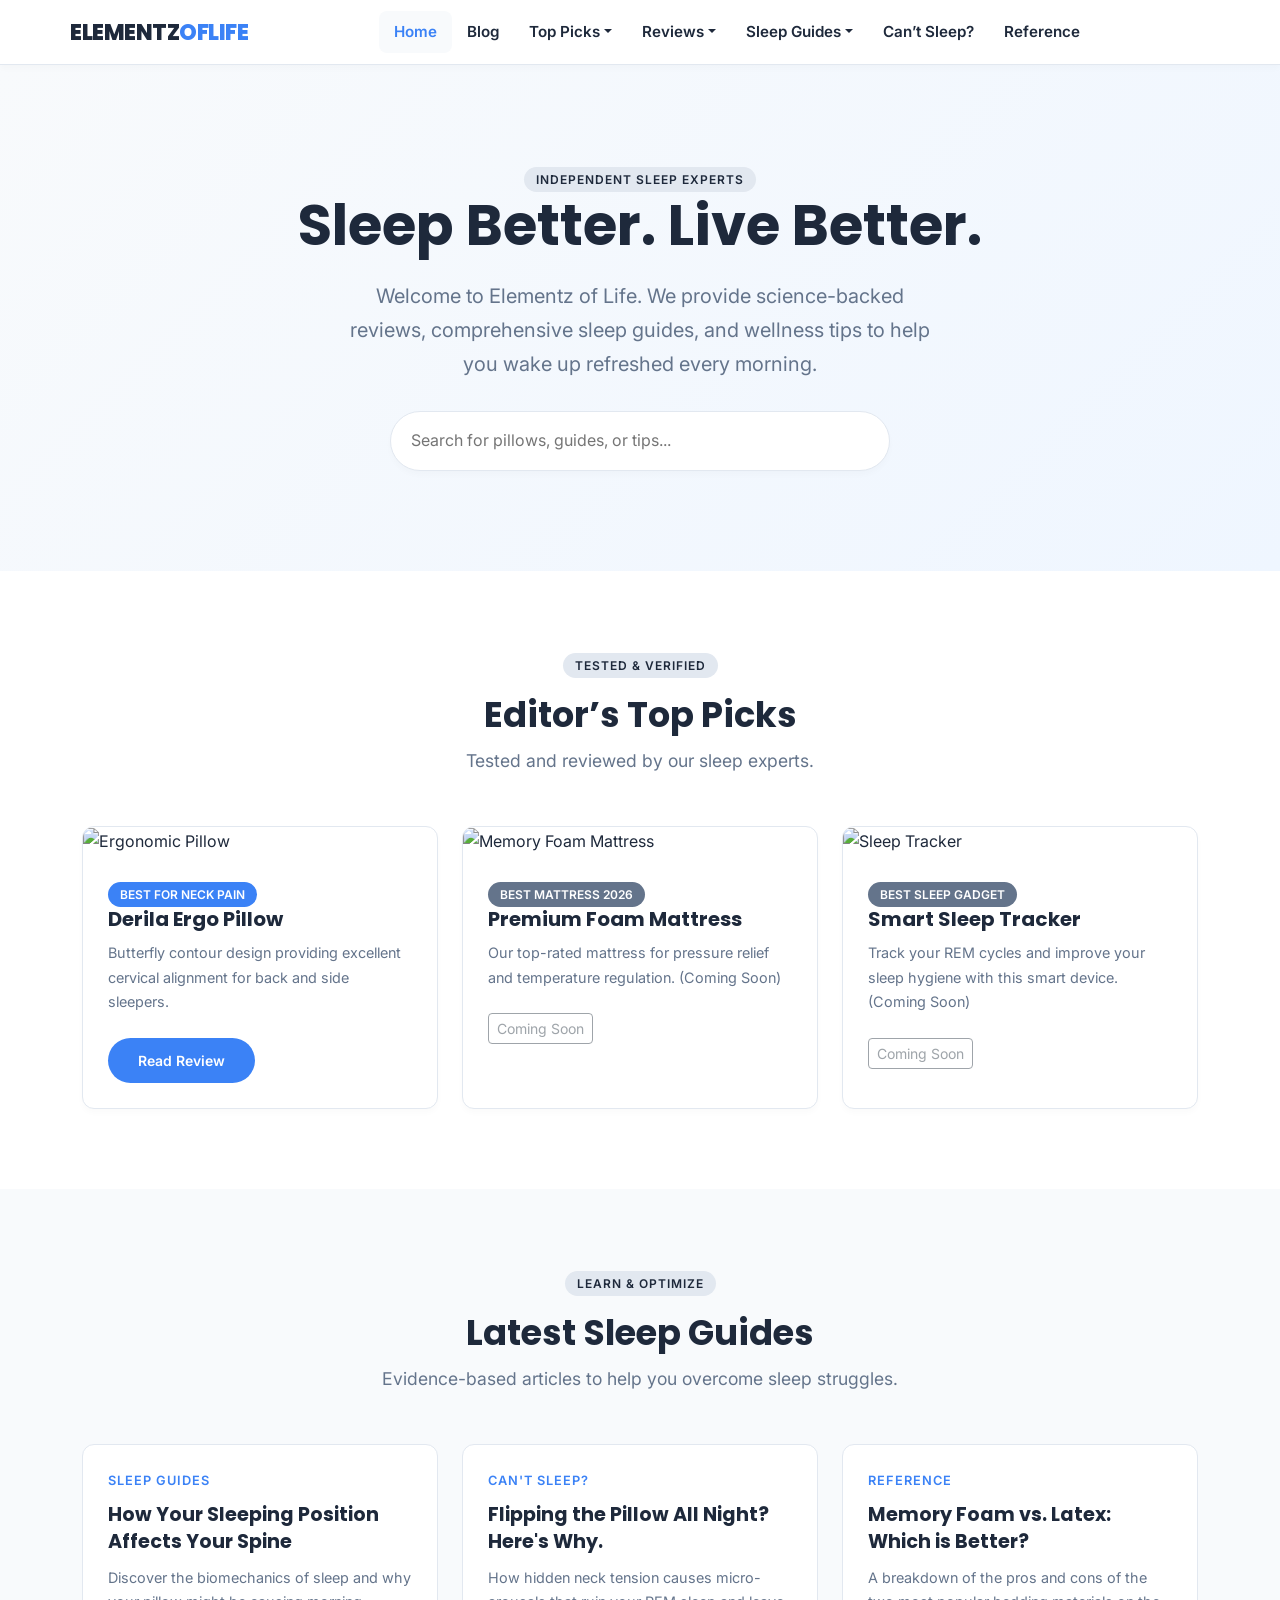
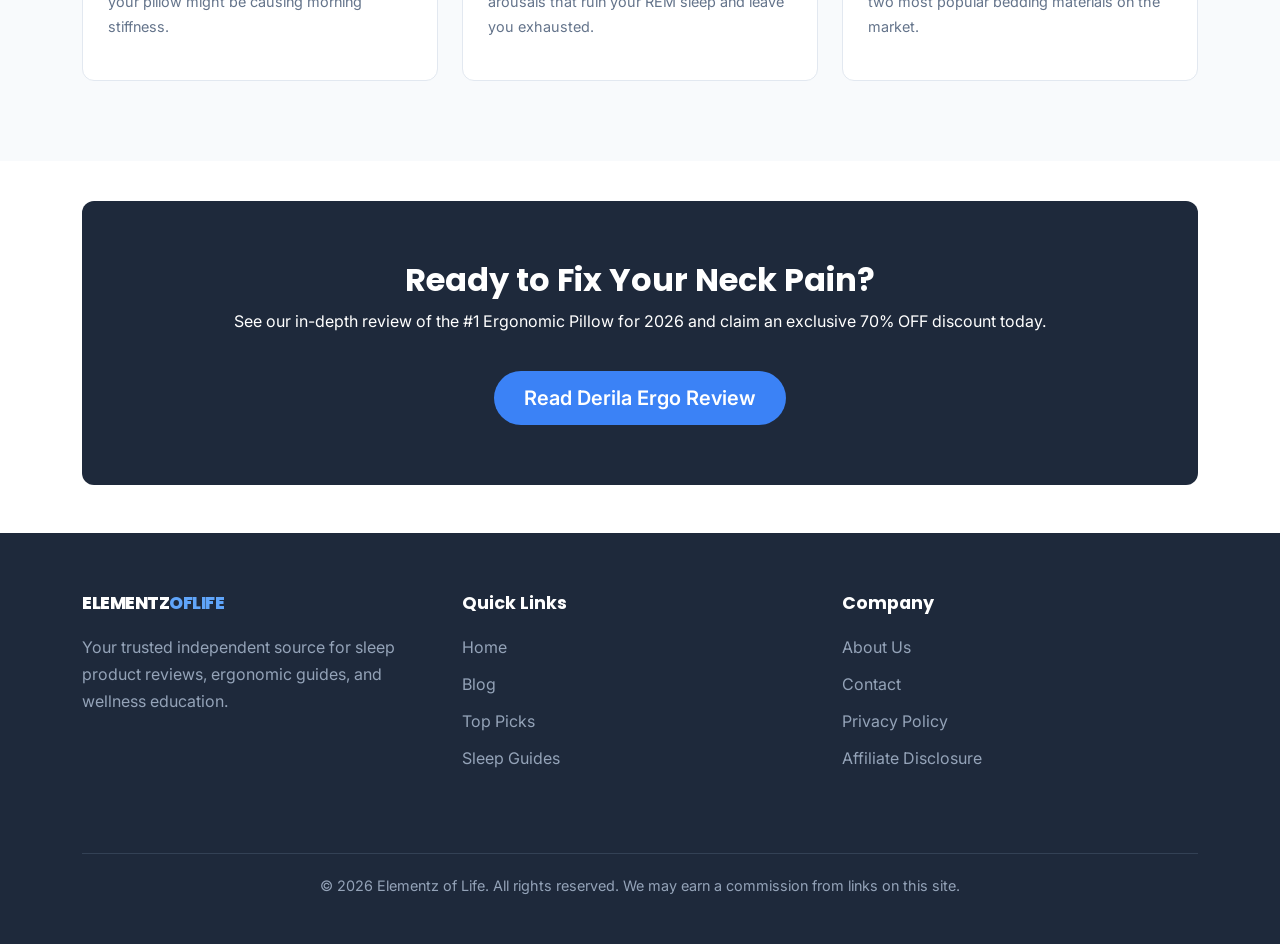
==== commit 3c895b5e: "Update index.html" ====
--- a/index.html
+++ b/index.html
@@ -3,53 +3,172 @@
 <head>
     <meta charset="UTF-8">
     <meta name="viewport" content="width=device-width, initial-scale=1.0">
-    <title>Derila Ergo Review (2026): Best Ergonomic Pillow for Neck Pain?</title>
-    <meta name="description" content="Looking for the best ergonomic pillow for neck pain? Read our 2026 Derila Ergo review. Discover how its butterfly shape and memory foam provide cervical alignment.">
+    <title>Elementz of Life | Sleep Guides, Reviews & Wellness Tips</title>
+    <meta name="description" content="Elementz of Life is your trusted guide to better sleep. Explore in-depth reviews of ergonomic pillows, sleep guides, and wellness tips to help you rest better.">
     
+    <!-- Bootstrap 5 CSS -->
     <link href="https://cdn.jsdelivr.net/npm/bootstrap@5.3.0/dist/css/bootstrap.min.css" rel="stylesheet">
+    <!-- Google Fonts -->
+    <link rel="preconnect" href="https://fonts.googleapis.com">
+    <link rel="preconnect" href="https://fonts.gstatic.com" crossorigin>
     <link href="https://fonts.googleapis.com/css2?family=Inter:wght@400;500;600&family=Poppins:wght@500;600;700;800&display=swap" rel="stylesheet">
+    <!-- Bootstrap Icons -->
     <link rel="stylesheet" href="https://cdn.jsdelivr.net/npm/bootstrap-icons@1.11.1/font/bootstrap-icons.css">
 
     <style>
         :root {
-            --primary: #1E293B; --accent: #3B82F6; --accent-light: #60A5FA; --accent-dark: #2563EB;
-            --bg-light: #F8FAFC; --text-muted: #64748B; --border: #E2E8F0;
-            --shadow-sm: 0 4px 6px rgba(0,0,0,0.02); --shadow-md: 0 10px 25px rgba(0,0,0,0.05);
-            --radius: 16px; --discount-bg: #FFF8F8; --discount-border: #FF5A5F;
-        }
-        body { font-family: 'Inter', sans-serif; color: var(--primary); background-color: #fff; line-height: 1.7; }
-        h1, h2, h3, h4, h5 { font-family: 'Poppins', sans-serif; font-weight: 700; color: var(--primary); line-height: 1.3; }
-        .container { max-width: 900px; } .article-content { padding: 40px 20px; }
-        
-        /* Header */ .site-header { background: #fff; border-bottom: 1px solid var(--border); position: sticky; top: 0; z-index: 1020; box-shadow: var(--shadow-sm); }
-        .navbar-brand { font-family: 'Poppins', sans-serif; font-weight: 800; font-size: 1.4rem; color: var(--primary); text-transform: uppercase; }
-        .navbar-brand span { color: var(--accent); } .nav-link { font-weight: 600; color: var(--primary) !important; font-size: 0.95rem; padding: 8px 15px !important; border-radius: 8px; }
+            --primary: #1E293B; /* Dark Slate */
+            --accent: #3B82F6; /* Calming Blue */
+            --accent-light: #60A5FA;
+            --accent-dark: #2563EB;
+            --bg-light: #F8FAFC;
+            --text-muted: #64748B;
+            --border: #E2E8F0;
+            --shadow-sm: 0 4px 6px rgba(0,0,0,0.02);
+            --shadow-md: 0 10px 25px rgba(0,0,0,0.05);
+            --radius: 12px;
+        }
+
+        body {
+            font-family: 'Inter', sans-serif;
+            color: var(--primary);
+            background-color: #fff;
+            line-height: 1.7;
+        }
+        h1, h2, h3, h4, h5, h6 { font-family: 'Poppins', sans-serif; font-weight: 700; color: var(--primary); }
+        a { text-decoration: none; color: var(--accent); transition: 0.2s; }
+        a:hover { color: var(--accent-light); }
+
+        /* Header & Navigation */
+        .site-header {
+            background: #fff;
+            border-bottom: 1px solid var(--border);
+            position: sticky;
+            top: 0;
+            z-index: 1000;
+            box-shadow: var(--shadow-sm);
+        }
+        .navbar-brand {
+            font-family: 'Poppins', sans-serif;
+            font-weight: 800;
+            font-size: 1.4rem;
+            color: var(--primary);
+            text-transform: uppercase;
+            letter-spacing: -0.5px;
+        }
+        .navbar-brand span { color: var(--accent); }
+        .nav-link {
+            font-weight: 600;
+            color: var(--primary) !important;
+            font-size: 0.95rem;
+            padding: 8px 15px !important;
+            border-radius: 8px;
+        }
         .nav-link:hover, .nav-link.active { color: var(--accent) !important; background: var(--bg-light); }
-        .dropdown-menu { border: 1px solid var(--border); border-radius: 8px; box-shadow: var(--shadow-md); } .dropdown-item { font-weight: 500; padding: 10px 20px; } .dropdown-item:hover { background: var(--bg-light); color: var(--accent); }
-        
-        /* Buttons */ .cta-btn { display: inline-block; background: var(--accent); color: #fff; padding: 16px 40px; border-radius: 50px; font-family: 'Poppins', sans-serif; font-weight: 600; font-size: 1.1rem; text-decoration: none; border: none; box-shadow: 0 8px 20px rgba(59, 130, 246, 0.3); transition: all 0.3s ease; }
-        .cta-btn:hover { background: var(--accent-dark); color: #fff; transform: translateY(-2px); }
-        
-        /* Cards */ .custom-card { background: #fff; border: 1px solid var(--border); border-radius: var(--radius); padding: 25px; box-shadow: var(--shadow-sm); transition: all 0.3s ease; height: 100%; }
-        .custom-card:hover { box-shadow: var(--shadow-md); transform: translateY(-3px); }
-        .icon-box { width: 50px; height: 50px; background: var(--bg-light); border-radius: 12px; display: flex; align-items: center; justify-content: center; color: var(--accent); font-size: 1.5rem; margin-bottom: 15px; }
-        
-        /* Sections */ .section-padding { padding: 50px 0; } .section-title { text-align: center; margin-bottom: 40px; }
-        .section-title h2 { font-size: 2rem; margin-bottom: 10px; } .section-title p { color: var(--text-muted); font-size: 1.1rem; }
+        .dropdown-menu { border: 1px solid var(--border); border-radius: 8px; box-shadow: var(--shadow-md); }
+        .dropdown-item { font-weight: 500; padding: 10px 20px; }
+        .dropdown-item:hover { background: var(--bg-light); color: var(--accent); }
+
+        /* Hero Section */
+        .hero-section {
+            background: linear-gradient(135deg, #F8FAFC 0%, #EFF6FF 100%);
+            padding: 100px 0;
+            text-align: center;
+        }
+        .hero-section h1 { font-size: 3.5rem; margin-bottom: 20px; }
+        .hero-section p { font-size: 1.25rem; color: var(--text-muted); max-width: 600px; margin: 0 auto 30px; }
+        .search-box {
+            max-width: 500px;
+            margin: 0 auto;
+            position: relative;
+        }
+        .search-box input {
+            width: 100%;
+            padding: 15px 20px;
+            border-radius: 50px;
+            border: 1px solid var(--border);
+            box-shadow: var(--shadow-sm);
+            font-size: 1rem;
+        }
+        .search-box input:focus { outline: none; border-color: var(--accent); }
+
+        /* Sections */
+        .section-padding { padding: 80px 0; }
+        .section-title { text-align: center; margin-bottom: 50px; }
+        .section-title h2 { font-size: 2.2rem; margin-bottom: 10px; }
+        .section-title p { color: var(--text-muted); font-size: 1.1rem; }
         .badge-light { background: #E2E8F0; color: var(--primary); padding: 5px 12px; border-radius: 50px; font-size: 0.75rem; font-weight: 600; text-transform: uppercase; letter-spacing: 1px; }
-        
-        /* Video & Discount */ .video-container { position: relative; width: 100%; padding-bottom: 56.25%; height: 0; margin: 35px 0; border-radius: var(--radius); overflow: hidden; box-shadow: var(--shadow-md); background: #000; border: 4px solid #fff; }
-        .video-container video { position: absolute; top: 0; left: 0; width: 100%; height: 100%; border: none; display: block; object-fit: cover; }
-        .discount-banner { background: var(--discount-bg); border: 2px dashed var(--discount-border); border-radius: var(--radius); padding: 50px 30px; text-align: center; margin: 30px 0; box-shadow: 0 10px 30px rgba(255, 90, 95, 0.1); }
-        .discount-banner h3 { color: var(--discount-border); font-size: 1.5rem; text-transform: uppercase; letter-spacing: 2px; }
-        .big-discount { font-family: 'Poppins', sans-serif; font-size: 5rem; font-weight: 800; color: var(--discount-border); line-height: 1; margin: 15px 0; }
-        
-        /* Footer */ .site-footer { background: var(--primary); color: #94a3b8; padding: 60px 0 30px; margin-top: 80px; }
-        .site-footer h5 { color: #fff; margin-bottom: 20px; font-size: 1.1rem; } .site-footer ul { list-style: none; padding: 0; } .site-footer ul li { margin-bottom: 10px; } .site-footer ul li a { color: #94a3b8; } .site-footer ul li a:hover { color: #fff; } .footer-bottom { border-top: 1px solid #334155; margin-top: 40px; padding-top: 20px; text-align: center; font-size: 0.9rem; }
-        
-        /* Sticky CTA */ .sticky-cta { display: none; position: fixed; bottom: 0; left: 0; width: 100%; background: rgba(255, 255, 255, 0.95); backdrop-filter: blur(10px); padding: 15px 20px; box-shadow: 0 -5px 20px rgba(0,0,0,0.1); z-index: 1000; }
-        .sticky-cta .cta-btn { width: 100%; padding: 14px 20px; font-size: 1rem; }
-        @media (max-width: 768px) { .sticky-cta { display: block; } .big-discount { font-size: 3.5rem; } }
+
+        /* Top Picks Cards */
+        .pick-card {
+            background: #fff;
+            border: 1px solid var(--border);
+            border-radius: var(--radius);
+            overflow: hidden;
+            box-shadow: var(--shadow-sm);
+            transition: all 0.3s ease;
+            height: 100%;
+        }
+        .pick-card:hover { transform: translateY(-5px); box-shadow: var(--shadow-md); border-color: var(--accent-light); }
+        .pick-card img { width: 100%; height: 220px; object-fit: cover; }
+        .pick-badge { background: var(--accent); color: #fff; padding: 5px 12px; border-radius: 50px; font-size: 0.75rem; font-weight: 600; text-transform: uppercase; }
+        .pick-content { padding: 25px; }
+        .pick-content h3 { font-size: 1.25rem; margin-bottom: 10px; }
+        .pick-content p { font-size: 0.9rem; color: var(--text-muted); margin-bottom: 15px; }
+
+        /* Blog Cards */
+        .blog-card {
+            background: #fff;
+            border: 1px solid var(--border);
+            border-radius: var(--radius);
+            padding: 25px;
+            transition: all 0.3s ease;
+            height: 100%;
+            display: block;
+            color: var(--primary);
+        }
+        .blog-card:hover { box-shadow: var(--shadow-md); border-color: var(--accent-light); color: var(--primary); }
+        .blog-cat { font-size: 0.8rem; font-weight: 600; color: var(--accent); text-transform: uppercase; letter-spacing: 1px; margin-bottom: 10px; display: block; }
+        .blog-card h3 { font-size: 1.2rem; margin-bottom: 10px; line-height: 1.4; }
+        .blog-card p { font-size: 0.9rem; color: var(--text-muted); }
+
+        /* CTA Banner */
+        .cta-banner {
+            background: var(--primary);
+            color: #fff;
+            padding: 60px 30px;
+            border-radius: var(--radius);
+            text-align: center;
+            margin-top: 40px;
+        }
+        .cta-banner h2 { color: #fff; }
+        .cta-banner .btn { margin-top: 20px; }
+
+        /* Buttons */
+        .btn-primary-custom {
+            background: var(--accent);
+            color: #fff;
+            padding: 12px 30px;
+            border-radius: 50px;
+            font-weight: 600;
+            border: none;
+            transition: 0.3s;
+        }
+        .btn-primary-custom:hover { background: var(--accent-dark); color: #fff; }
+
+        /* Footer */
+        .site-footer { background: var(--primary); color: #94a3b8; padding: 60px 0 30px; }
+        .site-footer h5 { color: #fff; margin-bottom: 20px; font-size: 1.1rem; }
+        .site-footer ul { list-style: none; padding: 0; }
+        .site-footer ul li { margin-bottom: 10px; }
+        .site-footer ul li a { color: #94a3b8; }
+        .site-footer ul li a:hover { color: #fff; }
+        .footer-bottom { border-top: 1px solid #334155; margin-top: 40px; padding-top: 20px; text-align: center; font-size: 0.9rem; }
+
+        @media (max-width: 768px) {
+            .hero-section h1 { font-size: 2.2rem; }
+            .hero-section p { font-size: 1.1rem; }
+        }
     </style>
 </head>
 <body>
@@ -58,29 +177,29 @@
     <header class="site-header">
         <nav class="navbar navbar-expand-lg container">
             <a class="navbar-brand" href="index.html">Elementz<span>OfLife</span></a>
-            <button class="navbar-toggler" type="button" data-bs-toggle="collapse" data-bs-target="#navContent">
+            <button class="navbar-toggler" type="button" data-bs-toggle="collapse" data-bs-target="#navContent" aria-controls="navContent" aria-expanded="false" aria-label="Toggle navigation">
                 <span class="navbar-toggler-icon"></span>
             </button>
             <div class="collapse navbar-collapse justify-content-center" id="navContent">
                 <ul class="navbar-nav">
-                    <li class="nav-item"><a class="nav-link" href="index.html">Home</a></li>
+                    <li class="nav-item"><a class="nav-link active" href="index.html">Home</a></li>
                     <li class="nav-item"><a class="nav-link" href="blog.html">Blog</a></li>
                     <li class="nav-item dropdown">
-                        <a class="nav-link dropdown-toggle" href="#" data-bs-toggle="dropdown">Top Picks</a>
+                        <a class="nav-link dropdown-toggle" href="#" role="button" data-bs-toggle="dropdown" aria-expanded="false">Top Picks</a>
                         <ul class="dropdown-menu">
                             <li><a class="dropdown-item" href="derila-ergo-review.html">Best Ergonomic Pillow</a></li>
                             <li><a class="dropdown-item" href="#">Best Mattresses</a></li>
                         </ul>
                     </li>
                     <li class="nav-item dropdown">
-                        <a class="nav-link dropdown-toggle active" href="#" data-bs-toggle="dropdown">Reviews</a>
+                        <a class="nav-link dropdown-toggle" href="#" role="button" data-bs-toggle="dropdown" aria-expanded="false">Reviews</a>
                         <ul class="dropdown-menu">
                             <li><a class="dropdown-item" href="derila-ergo-review.html">Derila Ergo Pillow</a></li>
                             <li><a class="dropdown-item" href="#">Sleep Supplements</a></li>
                         </ul>
                     </li>
                     <li class="nav-item dropdown">
-                        <a class="nav-link dropdown-toggle" href="#" data-bs-toggle="dropdown">Sleep Guides</a>
+                        <a class="nav-link dropdown-toggle" href="#" role="button" data-bs-toggle="dropdown" aria-expanded="false">Sleep Guides</a>
                         <ul class="dropdown-menu">
                             <li><a class="dropdown-item" href="sleep-guides.html">Sleeping Positions</a></li>
                             <li><a class="dropdown-item" href="sleep-guides.html">Spine Alignment</a></li>
@@ -93,154 +212,109 @@
         </nav>
     </header>
 
-    <article class="container article-content">
-        <div class="text-center mt-5 mb-4">
-            <span class="badge-light">Independent Review</span>
-            <h1 class="mt-3">Derila Ergo Review (2026): Is This Ergonomic Pillow Worth It?</h1>
-            <p class="lead text-muted">An honest look at how the Derila Ergo's memory foam and butterfly shape aim to provide cervical alignment and neck comfort.</p>
-        </div>
-
-        <!-- Video 1 -->
-        <div class="video-container">
-            <video muted loop playsinline preload="auto">
-                <source src="https://get-derila-ergo.com/article/assets/72aeb81e-8bd5-4e25-9fbf-526700402d23/26W4_Pillow-Daddy-Neck-Pain_VideoBrief-05-B.mp4" type="video/mp4">
-            </video>
-        </div>
-
-        <!-- Problem Identification -->
-        <section class="section-padding">
+    <!-- Hero Section -->
+    <section class="hero-section">
+        <div class="container">
+            <span class="badge-light mb-3">Independent Sleep Experts</span>
+            <h1>Sleep Better. Live Better.</h1>
+            <p>Welcome to Elementz of Life. We provide science-backed reviews, comprehensive sleep guides, and wellness tips to help you wake up refreshed every morning.</p>
+            <div class="search-box">
+                <input type="text" placeholder="Search for pillows, guides, or tips...">
+            </div>
+        </div>
+    </section>
+
+    <!-- Top Picks Section -->
+    <section class="section-padding bg-white">
+        <div class="container">
             <div class="section-title">
-                <span class="badge-light">Self-Assessment</span>
-                <h2 class="mt-3">What is your biggest problem right now?</h2>
-                <p>If you suffer from any of these, your pillow might be the hidden culprit.</p>
+                <span class="badge-light">Tested & Verified</span>
+                <h2 class="mt-3">Editor’s Top Picks</h2>
+                <p>Tested and reviewed by our sleep experts.</p>
             </div>
             <div class="row g-4">
-                <div class="col-md-6"><div class="custom-card"><div class="icon-box"><i class="bi bi-exclamation-triangle"></i></div><h3>I wake up with neck pain</h3><p>Your pillow is likely too flat, causing your neck to bend at an unnatural angle for hours, straining the muscles.</p></div></div>
-                <div class="col-md-6"><div class="custom-card"><div class="icon-box"><i class="bi bi-arrow-repeat"></i></div><h3>Flipping the pillow all night</h3><p>Traditional pillows flatten out. You wake up to fluff them, disrupting your REM sleep and leaving you exhausted.</p></div></div>
-                <div class="col-md-6"><div class="custom-card"><div class="icon-box"><i class="bi bi-thermometer-half"></i></div><h3>Sweating and overheating</h3><p>Dense memory foam without cooling technology traps body heat, making you sweat and toss.</p></div></div>
-                <div class="col-md-6"><div class="custom-card"><div class="icon-box"><i class="bi bi-emoji-frown"></i></div><h3>Morning headaches & stiffness</h3><p>Poor cervical alignment restricts blood flow and causes tension headaches that ruin your morning.</p></div></div>
-            </div>
-        </section>
-
-        <!-- Summary -->
-        <section id="summary">
-            <h2>Quick Summary: Why Your Pillow Matters</h2>
-            <p>The Derila Ergo pillow is designed with a contoured "butterfly" shape intended to cradle the neck and promote proper spinal alignment. Unlike traditional flat pillows that flatten overnight, it targets the gap between the neck and mattress, which is often the hidden source of morning stiffness and neck pain.</p>
-            <div style="text-align: center; margin: 40px 0;"><a href="#" class="cta-btn" data-location="summary">Claim 70% OFF Today</a></div>
-        </section>
-
-        <!-- Intro & Video 2 -->
-        <section>
-            <h2>Introduction to the Derila Ergo Memory Foam</h2>
-            <p>Rather than a traditional puffy pillow, Derila utilizes a high-density memory foam core shaped into a specific ergonomic contour. But does the design translate to actual comfort? Let's break down what makes this cervical pillow unique.</p>
-            <div class="video-container">
-                <video muted loop playsinline preload="auto">
-                    <source src="https://get-derila-ergo.com/article/assets/2b04a664-6efc-4ebe-870c-5cad638ea14c/26W4_Pillow-Daddy-Neck-Pain_VideoBrief-07.mp4" type="video/mp4">
-                </video>
-            </div>
-        </section>
-
-        <!-- What Owners Report -->
-        <section class="section-padding" style="background: var(--bg-light); margin: 40px -20px; padding: 50px 20px; border-radius: 20px;">
+                <!-- Pick 1: Derila Ergo -->
+                <div class="col-md-4">
+                    <div class="pick-card">
+                        <img src="https://images.unsplash.com/photo-1631679706909-1844bbd07221?q=80&w=600&auto=format&fit=crop" alt="Ergonomic Pillow">
+                        <div class="pick-content">
+                            <span class="pick-badge mb-2">Best for Neck Pain</span>
+                            <h3>Derila Ergo Pillow</h3>
+                            <p>Butterfly contour design providing excellent cervical alignment for back and side sleepers.</p>
+                            <a href="derila-ergo-review.html" class="btn btn-sm btn-primary-custom mt-2">Read Review</a>
+                        </div>
+                    </div>
+                </div>
+                <!-- Pick 2: Placeholder -->
+                <div class="col-md-4">
+                    <div class="pick-card">
+                        <img src="https://images.unsplash.com/photo-1598891328811-6e4736c6c0ab?q=80&w=600&auto=format&fit=crop" alt="Memory Foam Mattress">
+                        <div class="pick-content">
+                            <span class="pick-badge mb-2" style="background: #64748B;">Best Mattress 2026</span>
+                            <h3>Premium Foam Mattress</h3>
+                            <p>Our top-rated mattress for pressure relief and temperature regulation. (Coming Soon)</p>
+                            <a href="#" class="btn btn-sm btn-outline-secondary mt-2 disabled">Coming Soon</a>
+                        </div>
+                    </div>
+                </div>
+                <!-- Pick 3: Placeholder -->
+                <div class="col-md-4">
+                    <div class="pick-card">
+                        <img src="https://images.unsplash.com/photo-1505693416388-ac5ce068fe85?q=80&w=600&auto=format&fit=crop" alt="Sleep Tracker">
+                        <div class="pick-content">
+                            <span class="pick-badge mb-2" style="background: #64748B;">Best Sleep Gadget</span>
+                            <h3>Smart Sleep Tracker</h3>
+                            <p>Track your REM cycles and improve your sleep hygiene with this smart device. (Coming Soon)</p>
+                            <a href="#" class="btn btn-sm btn-outline-secondary mt-2 disabled">Coming Soon</a>
+                        </div>
+                    </div>
+                </div>
+            </div>
+        </div>
+    </section>
+
+    <!-- Sleep Guides / Blog Section -->
+    <section class="section-padding" style="background: var(--bg-light);">
+        <div class="container">
             <div class="section-title">
-                <span class="badge-light">Verified Reviews</span>
-                <h2 class="mt-3">What Owners Report</h2>
-                <p>The patterns that keep repeating. (Summarized from verified retailer reviews, not cherry-picked quotes).</p>
+                <span class="badge-light">Learn & Optimize</span>
+                <h2 class="mt-3">Latest Sleep Guides</h2>
+                <p>Evidence-based articles to help you overcome sleep struggles.</p>
             </div>
             <div class="row g-4">
-                <div class="col-md-4"><div class="custom-card text-center"><div class="text-warning mb-2"><i class="bi bi-star-fill"></i> <i class="bi bi-star-fill"></i> <i class="bi bi-star-fill"></i> <i class="bi bi-star-fill"></i> <i class="bi bi-star-fill"></i></div><h3>Week 1 Adaptation</h3><p>"Morning stiffness eased significantly after the first week of getting used to the contour."</p></div></div>
-                <div class="col-md-4"><div class="custom-card text-center"><div class="text-warning mb-2"><i class="bi bi-star-fill"></i> <i class="bi bi-star-fill"></i> <i class="bi bi-star-fill"></i> <i class="bi bi-star-fill"></i> <i class="bi bi-star-half"></i></div><h3>Sleeping Position Fit</h3><p>"Side and back sleepers noticed immediate improvement in neck and shoulder comfort."</p></div></div>
-                <div class="col-md-4"><div class="custom-card text-center"><div class="text-warning mb-2"><i class="bi bi-star-fill"></i> <i class="bi bi-star-fill"></i> <i class="bi bi-star-fill"></i> <i class="bi bi-star-fill"></i> <i class="bi bi-star-fill"></i></div><h3>10-14 Night Mark</h3><p>"Reviews after 10-14 nights of continuous use are the most positive regarding sleep quality."</p></div></div>
-            </div>
-        </section>
-
-        <!-- Features -->
-        <section>
-            <h2>Key Features & Benefits</h2>
-            <div class="row g-4 mt-3">
-                <div class="col-md-4"><div class="custom-card"><div class="icon-box"><i class="bi bi-bezier2"></i></div><h3>Butterfly Contour</h3><p>Features a central depression that cradles the head, while raised edges support the natural curve of the neck.</p></div></div>
-                <div class="col-md-4"><div class="custom-card"><div class="icon-box"><i class="bi bi-box"></i></div><h3>Solid Memory Foam</h3><p>Ensures the pillow holds its shape throughout the night, providing consistent support without going flat.</p></div></div>
-                <div class="col-md-4"><div class="custom-card"><div class="icon-box"><i class="bi bi-wind"></i></div><h3>Cooling Cover</h3><p>Includes a breathable, removable cover designed to promote airflow and regulate temperature.</p></div></div>
-            </div>
-        </section>
-
-        <!-- Video 3 -->
-        <section>
-            <h2>Sleeping Positions & Cervical Alignment</h2>
-            <p>For <strong>back sleepers</strong>, the central dip allows the head to rest level while the neck is supported. For <strong>side sleepers</strong>, the higher edges fill the space between the shoulder and the ear, keeping the spine straight.</p>
-            <div class="video-container">
-                <video muted loop playsinline preload="auto">
-                    <source src="https://get-derila-ergo.com/article/assets/eb5ba4a2-fba3-4f56-be29-839c1bf776e4/26W4_Pillow-Daddy-Neck-Pain_VideoBrief-10-B.mp4" type="video/mp4">
-                </video>
-            </div>
-        </section>
-
-        <!-- Low Risk -->
-        <section class="section-padding" style="background: #F0FDF4; margin: 40px -20px; padding: 50px 20px; border-radius: 20px; border: 1px solid #BBF7D0;">
-            <div class="section-title">
-                <span class="badge-light" style="background: #DCFCE7; color: #15803D;">Low Risk</span>
-                <h2 class="mt-3">Reasons you can try it with little to lose.</h2>
-                <p>We only recommend products that offer real safety nets for our readers.</p>
-            </div>
-            <div class="row g-4">
-                <div class="col-md-6 col-lg-3"><div class="custom-card text-center" style="border-color: #BBF7D0;"><div class="icon-box mx-auto" style="background: #DCFCE7; color: #15803D;"><i class="bi bi-moon-stars"></i></div><h3>60-Day Trials</h3><p>Sleep on it for weeks, not minutes. You have a full 60 days to test it.</p></div></div>
-                <div class="col-md-6 col-lg-3"><div class="custom-card text-center" style="border-color: #BBF7D0;"><div class="icon-box mx-auto" style="background: #DCFCE7; color: #15803D;"><i class="bi bi-cash-coin"></i></div><h3>Money-Back Guarantee</h3><p>Try it out. If it’s not right for you, return it for a full refund.</p></div></div>
-                <div class="col-md-6 col-lg-3"><div class="custom-card text-center" style="border-color: #BBF7D0;"><div class="icon-box mx-auto" style="background: #DCFCE7; color: #15803D;"><i class="bi bi-truck"></i></div><h3>Free Shipping</h3><p>Free standard shipping is available on this month's recommendations.</p></div></div>
-                <div class="col-md-6 col-lg-3"><div class="custom-card text-center" style="border-color: #BBF7D0;"><div class="icon-box mx-auto" style="background: #DCFCE7; color: #15803D;"><i class="bi bi-clipboard2-pulse"></i></div><h3>Research-Backed</h3><p>Designed based on sleep studies and verified customer reviews.</p></div></div>
-            </div>
-        </section>
-
-        <!-- Discount -->
-        <section id="pricing">
-            <div class="discount-banner">
-                <h3>Limited Time Offer</h3>
-                <div class="big-discount">70% OFF</div>
-                <p style="font-size: 1.3rem; font-weight: 600; margin-bottom: 25px; color: var(--primary);">Exclusive Discount Available Today</p>
-                <a href="#" class="cta-btn" data-location="pricing_box">Claim My 70% Discount</a>
-            </div>
-        </section>
-
-        <!-- Video 4 -->
-        <section>
-            <h2>Who is this for?</h2>
-            <p>This pillow is ideal for individuals who frequently wake up with a stiff neck or those who struggle to find a comfortable sleeping position. Watch this final breakdown of why users are making the switch to ergonomic pillows:</p>
-            <div class="video-container">
-                <video muted loop playsinline preload="auto">
-                    <source src="https://get-derila-ergo.com/article/assets/9ead3de0-2561-4f0b-937b-0ccb53eb2531/26W4_Pillow-Daddy-Neck-Pain_VideoBrief-12.mp4" type="video/mp4">
-                </video>
-            </div>
-        </section>
-
-        <!-- FAQ -->
-        <section class="section-padding">
-            <div class="section-title"><span class="badge-light">Before You Buy</span><h2 class="mt-3">Measured answers to the real questions.</h2></div>
-            <div class="accordion" id="faqAccordion">
-                <div class="accordion-item mb-3 border rounded shadow-sm">
-                    <h2 class="accordion-header"><button class="accordion-button collapsed" type="button" data-bs-toggle="collapse" data-bs-target="#faq1">Can a pillow really help my neck pain?</button></h2>
-                    <div id="faq1" class="accordion-collapse collapse" data-bs-parent="#faqAccordion"><div class="accordion-body text-muted">Yes. While it’s not a medical cure, proper structural support keeps your spine in a neutral line, preventing the unnatural bending that causes morning stiffness.</div></div>
-                </div>
-                <div class="accordion-item mb-3 border rounded shadow-sm">
-                    <h2 class="accordion-header"><button class="accordion-button collapsed" type="button" data-bs-toggle="collapse" data-bs-target="#faq2">Is this just another affiliate site trying to sell me something?</button></h2>
-                    <div id="faq2" class="accordion-collapse collapse" data-bs-parent="#faqAccordion"><div class="accordion-body text-muted">We are an independent review site and yes, we earn a commission if you buy through our links. However, this allows us to remain objective. We highlight both the pros and cons, and the 60-day money-back guarantee ensures you have zero risk.</div></div>
-                </div>
-                <div class="accordion-item mb-3 border rounded shadow-sm">
-                    <h2 class="accordion-header"><button class="accordion-button collapsed" type="button" data-bs-toggle="collapse" data-bs-target="#faq3">What if it does not work for me?</button></h2>
-                    <div id="faq3" class="accordion-collapse collapse" data-bs-parent="#faqAccordion"><div class="accordion-body text-muted">The manufacturer offers a 60-day window. If you try it for a couple of weeks and your sleep doesn't improve, you can return it for a full refund.</div></div>
-                </div>
-            </div>
-        </section>
-
-        <!-- Verdict -->
-        <section>
-            <h2>Final Verdict</h2>
-            <p>The Derila Ergo is a thoughtfully designed ergonomic pillow that succeeds in providing structured neck support. Its butterfly contour and high-density memory foam make it a strong upgrade for back and side sleepers tired of fluffing flat pillows every morning. When factoring in the current 70% discount, it represents an incredible value for those looking to improve their sleep posture.</p>
-            <p><em>Disclaimer: Elementz of Life is an independent review site. We are not medical professionals. Always consult a doctor for medical advice regarding neck pain or sleep disorders.</em></p>
-            <div style="text-align: center; margin: 50px 0;"><a href="#" class="cta-btn" data-location="verdict_section">Get My 70% OFF Now</a></div>
-        </section>
-    </article>
-
-    <!-- Sticky Mobile CTA -->
-    <div class="sticky-cta"><a href="#" class="cta-btn" data-location="sticky_mobile">Claim 70% OFF</a></div>
+                <div class="col-md-4">
+                    <a href="sleep-guides.html" class="blog-card">
+                        <span class="blog-cat">Sleep Guides</span>
+                        <h3>How Your Sleeping Position Affects Your Spine</h3>
+                        <p>Discover the biomechanics of sleep and why your pillow might be causing morning stiffness.</p>
+                    </a>
+                </div>
+                <div class="col-md-4">
+                    <a href="cant-sleep.html" class="blog-card">
+                        <span class="blog-cat">Can't Sleep?</span>
+                        <h3>Flipping the Pillow All Night? Here's Why.</h3>
+                        <p>How hidden neck tension causes micro-arousals that ruin your REM sleep and leave you exhausted.</p>
+                    </a>
+                </div>
+                <div class="col-md-4">
+                    <a href="reference.html" class="blog-card">
+                        <span class="blog-cat">Reference</span>
+                        <h3>Memory Foam vs. Latex: Which is Better?</h3>
+                        <p>A breakdown of the pros and cons of the two most popular bedding materials on the market.</p>
+                    </a>
+                </div>
+            </div>
+        </div>
+    </section>
+
+    <!-- Final CTA -->
+    <section class="container mb-5">
+        <div class="cta-banner">
+            <h2>Ready to Fix Your Neck Pain?</h2>
+            <p>See our in-depth review of the #1 Ergonomic Pillow for 2026 and claim an exclusive 70% OFF discount today.</p>
+            <a href="derila-ergo-review.html" class="btn btn-primary-custom btn-lg">Read Derila Ergo Review</a>
+        </div>
+    </section>
 
     <!-- Footer -->
     <footer class="site-footer">
@@ -252,18 +326,30 @@
                 </div>
                 <div class="col-md-4 mb-4">
                     <h5>Quick Links</h5>
-                    <ul><li><a href="index.html">Home</a></li><li><a href="blog.html">Blog</a></li><li><a href="derila-ergo-review.html">Top Picks</a></li><li><a href="sleep-guides.html">Sleep Guides</a></li></ul>
+                    <ul>
+                        <li><a href="index.html">Home</a></li>
+                        <li><a href="blog.html">Blog</a></li>
+                        <li><a href="derila-ergo-review.html">Top Picks</a></li>
+                        <li><a href="sleep-guides.html">Sleep Guides</a></li>
+                    </ul>
                 </div>
                 <div class="col-md-4 mb-4">
                     <h5>Company</h5>
-                    <ul><li><a href="#">About Us</a></li><li><a href="#">Contact</a></li><li><a href="#">Privacy Policy</a></li><li><a href="#">Affiliate Disclosure</a></li></ul>
-                </div>
-            </div>
-            <div class="footer-bottom"><p>&copy; 2026 Elementz of Life. All rights reserved. We may earn a commission from links on this site.</p></div>
+                    <ul>
+                        <li><a href="#">About Us</a></li>
+                        <li><a href="#">Contact</a></li>
+                        <li><a href="#">Privacy Policy</a></li>
+                        <li><a href="#">Affiliate Disclosure</a></li>
+                    </ul>
+                </div>
+            </div>
+            <div class="footer-bottom">
+                <p>&copy; 2026 Elementz of Life. All rights reserved. We may earn a commission from links on this site.</p>
+            </div>
         </div>
     </footer>
 
+    <!-- Bootstrap JS -->
     <script src="https://cdn.jsdelivr.net/npm/bootstrap@5.3.0/dist/js/bootstrap.bundle.min.js"></script>
-    <script src="js/script.js"></script>
 </body>
 </html>
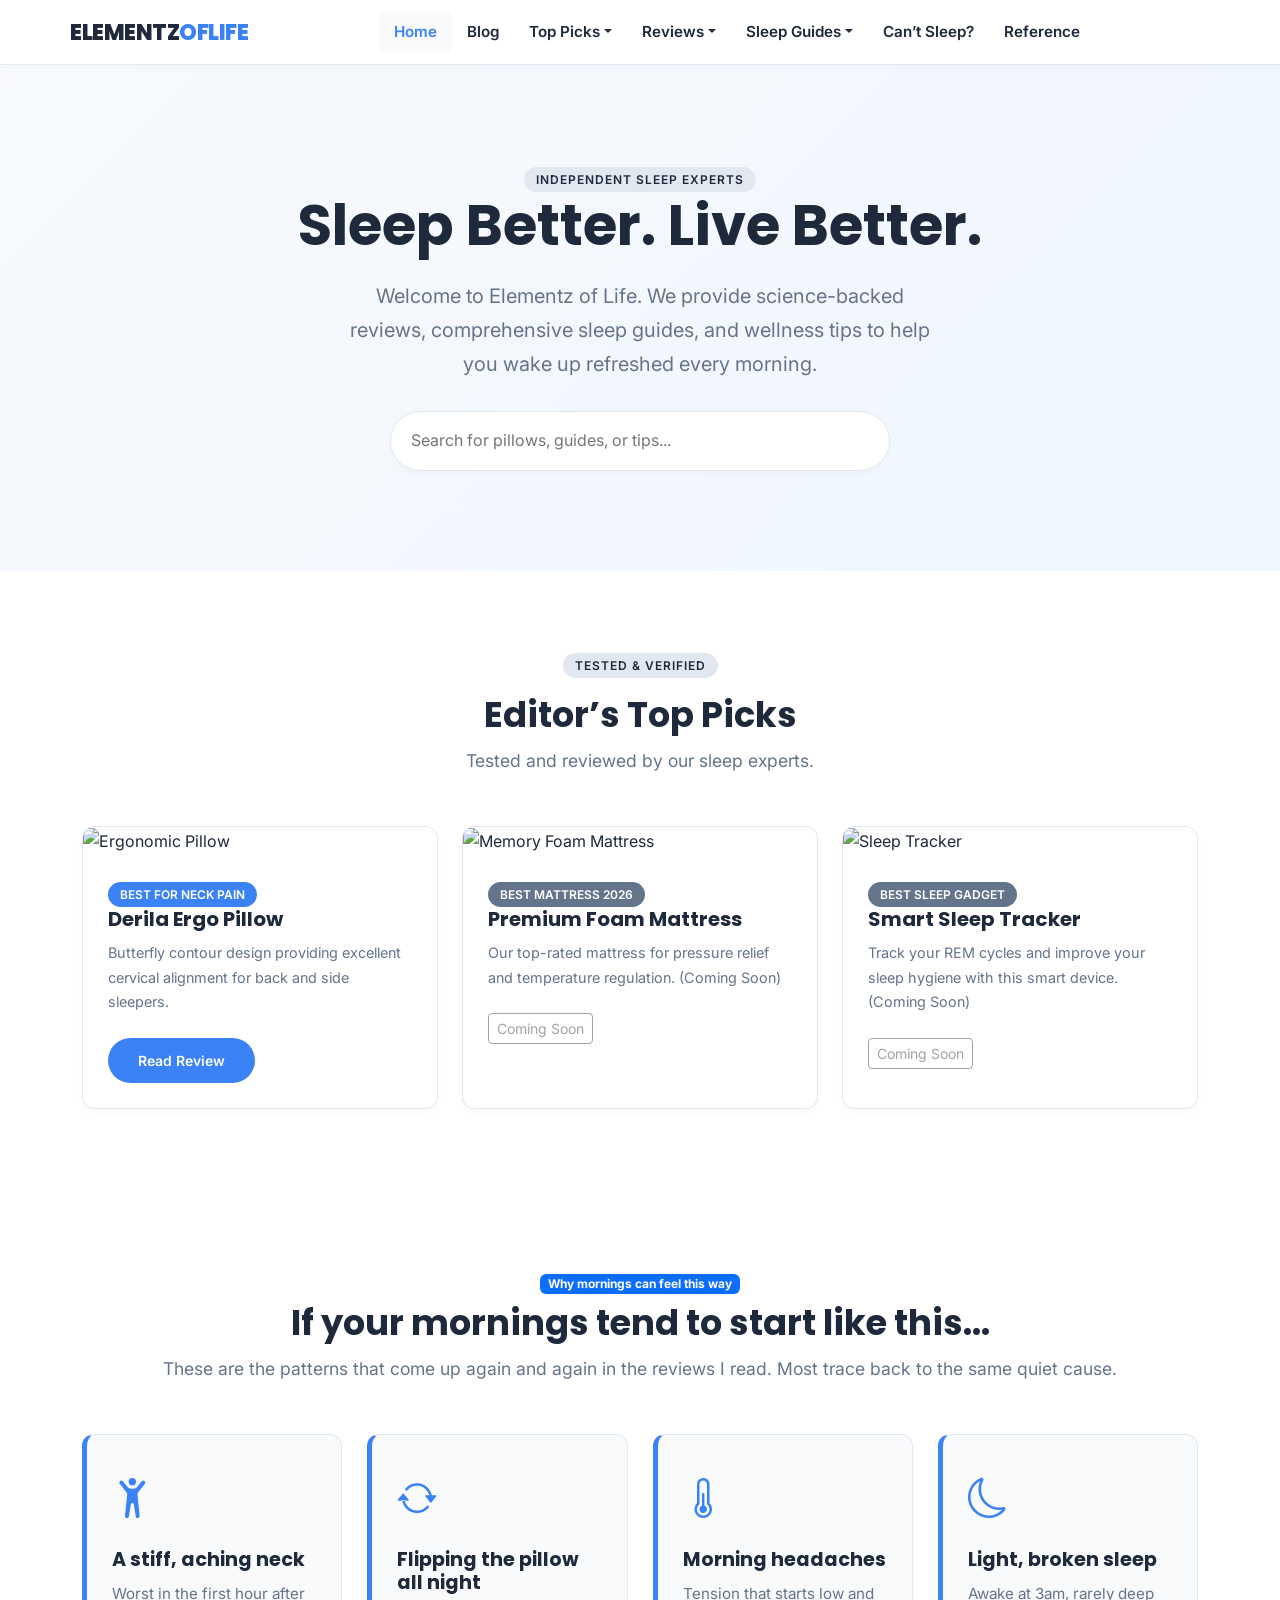
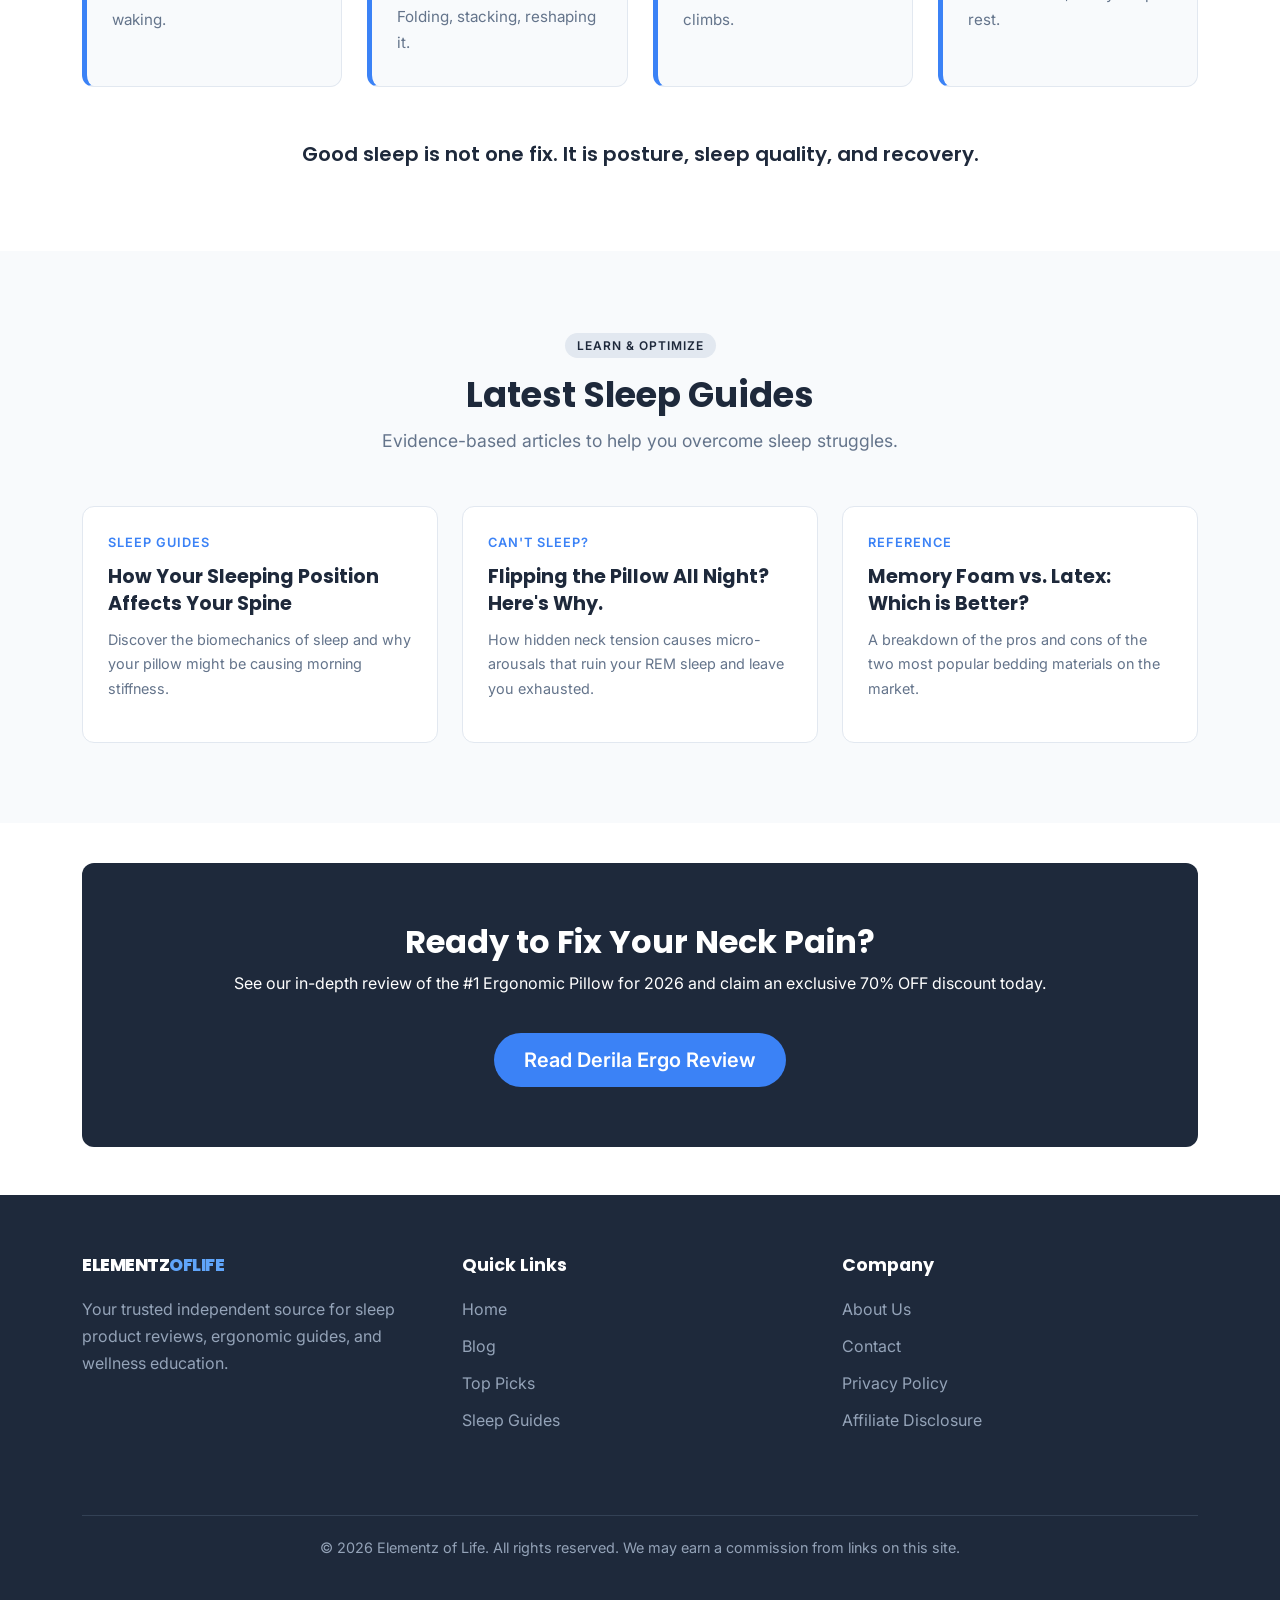
==== commit 4ffa8bd6: "Update index.html" ====
--- a/index.html
+++ b/index.html
@@ -16,160 +16,396 @@
     <link rel="stylesheet" href="https://cdn.jsdelivr.net/npm/bootstrap-icons@1.11.1/font/bootstrap-icons.css">
 
     <style>
-        :root {
-            --primary: #1E293B; /* Dark Slate */
-            --accent: #3B82F6; /* Calming Blue */
-            --accent-light: #60A5FA;
-            --accent-dark: #2563EB;
-            --bg-light: #F8FAFC;
-            --text-muted: #64748B;
-            --border: #E2E8F0;
-            --shadow-sm: 0 4px 6px rgba(0,0,0,0.02);
-            --shadow-md: 0 10px 25px rgba(0,0,0,0.05);
-            --radius: 12px;
-        }
-
-        body {
-            font-family: 'Inter', sans-serif;
-            color: var(--primary);
-            background-color: #fff;
-            line-height: 1.7;
-        }
-        h1, h2, h3, h4, h5, h6 { font-family: 'Poppins', sans-serif; font-weight: 700; color: var(--primary); }
-        a { text-decoration: none; color: var(--accent); transition: 0.2s; }
-        a:hover { color: var(--accent-light); }
-
-        /* Header & Navigation */
-        .site-header {
-            background: #fff;
-            border-bottom: 1px solid var(--border);
-            position: sticky;
-            top: 0;
-            z-index: 1000;
-            box-shadow: var(--shadow-sm);
-        }
-        .navbar-brand {
-            font-family: 'Poppins', sans-serif;
-            font-weight: 800;
-            font-size: 1.4rem;
-            color: var(--primary);
-            text-transform: uppercase;
-            letter-spacing: -0.5px;
-        }
-        .navbar-brand span { color: var(--accent); }
-        .nav-link {
-            font-weight: 600;
-            color: var(--primary) !important;
-            font-size: 0.95rem;
-            padding: 8px 15px !important;
-            border-radius: 8px;
-        }
-        .nav-link:hover, .nav-link.active { color: var(--accent) !important; background: var(--bg-light); }
-        .dropdown-menu { border: 1px solid var(--border); border-radius: 8px; box-shadow: var(--shadow-md); }
-        .dropdown-item { font-weight: 500; padding: 10px 20px; }
-        .dropdown-item:hover { background: var(--bg-light); color: var(--accent); }
-
-        /* Hero Section */
-        .hero-section {
-            background: linear-gradient(135deg, #F8FAFC 0%, #EFF6FF 100%);
-            padding: 100px 0;
-            text-align: center;
-        }
-        .hero-section h1 { font-size: 3.5rem; margin-bottom: 20px; }
-        .hero-section p { font-size: 1.25rem; color: var(--text-muted); max-width: 600px; margin: 0 auto 30px; }
-        .search-box {
-            max-width: 500px;
-            margin: 0 auto;
-            position: relative;
-        }
-        .search-box input {
-            width: 100%;
-            padding: 15px 20px;
-            border-radius: 50px;
-            border: 1px solid var(--border);
-            box-shadow: var(--shadow-sm);
-            font-size: 1rem;
-        }
-        .search-box input:focus { outline: none; border-color: var(--accent); }
-
-        /* Sections */
-        .section-padding { padding: 80px 0; }
-        .section-title { text-align: center; margin-bottom: 50px; }
-        .section-title h2 { font-size: 2.2rem; margin-bottom: 10px; }
-        .section-title p { color: var(--text-muted); font-size: 1.1rem; }
-        .badge-light { background: #E2E8F0; color: var(--primary); padding: 5px 12px; border-radius: 50px; font-size: 0.75rem; font-weight: 600; text-transform: uppercase; letter-spacing: 1px; }
-
-        /* Top Picks Cards */
-        .pick-card {
-            background: #fff;
-            border: 1px solid var(--border);
-            border-radius: var(--radius);
-            overflow: hidden;
-            box-shadow: var(--shadow-sm);
-            transition: all 0.3s ease;
-            height: 100%;
-        }
-        .pick-card:hover { transform: translateY(-5px); box-shadow: var(--shadow-md); border-color: var(--accent-light); }
-        .pick-card img { width: 100%; height: 220px; object-fit: cover; }
-        .pick-badge { background: var(--accent); color: #fff; padding: 5px 12px; border-radius: 50px; font-size: 0.75rem; font-weight: 600; text-transform: uppercase; }
-        .pick-content { padding: 25px; }
-        .pick-content h3 { font-size: 1.25rem; margin-bottom: 10px; }
-        .pick-content p { font-size: 0.9rem; color: var(--text-muted); margin-bottom: 15px; }
-
-        /* Blog Cards */
-        .blog-card {
-            background: #fff;
-            border: 1px solid var(--border);
-            border-radius: var(--radius);
-            padding: 25px;
-            transition: all 0.3s ease;
-            height: 100%;
-            display: block;
-            color: var(--primary);
-        }
-        .blog-card:hover { box-shadow: var(--shadow-md); border-color: var(--accent-light); color: var(--primary); }
-        .blog-cat { font-size: 0.8rem; font-weight: 600; color: var(--accent); text-transform: uppercase; letter-spacing: 1px; margin-bottom: 10px; display: block; }
-        .blog-card h3 { font-size: 1.2rem; margin-bottom: 10px; line-height: 1.4; }
-        .blog-card p { font-size: 0.9rem; color: var(--text-muted); }
-
-        /* CTA Banner */
-        .cta-banner {
-            background: var(--primary);
-            color: #fff;
-            padding: 60px 30px;
-            border-radius: var(--radius);
-            text-align: center;
-            margin-top: 40px;
-        }
-        .cta-banner h2 { color: #fff; }
-        .cta-banner .btn { margin-top: 20px; }
-
-        /* Buttons */
-        .btn-primary-custom {
-            background: var(--accent);
-            color: #fff;
-            padding: 12px 30px;
-            border-radius: 50px;
-            font-weight: 600;
-            border: none;
-            transition: 0.3s;
-        }
-        .btn-primary-custom:hover { background: var(--accent-dark); color: #fff; }
-
-        /* Footer */
-        .site-footer { background: var(--primary); color: #94a3b8; padding: 60px 0 30px; }
-        .site-footer h5 { color: #fff; margin-bottom: 20px; font-size: 1.1rem; }
-        .site-footer ul { list-style: none; padding: 0; }
-        .site-footer ul li { margin-bottom: 10px; }
-        .site-footer ul li a { color: #94a3b8; }
-        .site-footer ul li a:hover { color: #fff; }
-        .footer-bottom { border-top: 1px solid #334155; margin-top: 40px; padding-top: 20px; text-align: center; font-size: 0.9rem; }
-
-        @media (max-width: 768px) {
-            .hero-section h1 { font-size: 2.2rem; }
-            .hero-section p { font-size: 1.1rem; }
-        }
-    </style>
+	:root {
+		--primary: #1E293B;
+		/* Dark Slate */
+		--accent: #3B82F6;
+		/* Calming Blue */
+		--accent-light: #60A5FA;
+		--accent-dark: #2563EB;
+		--bg-light: #F8FAFC;
+		--text-muted: #64748B;
+		--border: #E2E8F0;
+		--shadow-sm: 0 4px 6px rgba(0, 0, 0, 0.02);
+		--shadow-md: 0 10px 25px rgba(0, 0, 0, 0.05);
+		--radius: 12px;
+	}
+
+	body {
+		font-family: 'Inter', sans-serif;
+		color: var(--primary);
+		background-color: #fff;
+		line-height: 1.7;
+	}
+
+	h1,
+	h2,
+	h3,
+	h4,
+	h5,
+	h6 {
+		font-family: 'Poppins', sans-serif;
+		font-weight: 700;
+		color: var(--primary);
+	}
+
+	a {
+		text-decoration: none;
+		color: var(--accent);
+		transition: 0.2s;
+	}
+
+	a:hover {
+		color: var(--accent-light);
+	}
+
+	/* Header & Navigation */
+	.site-header {
+		background: #fff;
+		border-bottom: 1px solid var(--border);
+		position: sticky;
+		top: 0;
+		z-index: 1000;
+		box-shadow: var(--shadow-sm);
+	}
+
+	.navbar-brand {
+		font-family: 'Poppins', sans-serif;
+		font-weight: 800;
+		font-size: 1.4rem;
+		color: var(--primary);
+		text-transform: uppercase;
+		letter-spacing: -0.5px;
+	}
+
+	.navbar-brand span {
+		color: var(--accent);
+	}
+
+	.nav-link {
+		font-weight: 600;
+		color: var(--primary) !important;
+		font-size: 0.95rem;
+		padding: 8px 15px !important;
+		border-radius: 8px;
+	}
+
+	.nav-link:hover,
+	.nav-link.active {
+		color: var(--accent) !important;
+		background: var(--bg-light);
+	}
+
+	.dropdown-menu {
+		border: 1px solid var(--border);
+		border-radius: 8px;
+		box-shadow: var(--shadow-md);
+	}
+
+	.dropdown-item {
+		font-weight: 500;
+		padding: 10px 20px;
+	}
+
+	.dropdown-item:hover {
+		background: var(--bg-light);
+		color: var(--accent);
+	}
+
+	/* Hero Section */
+	.hero-section {
+		background: linear-gradient(135deg, #F8FAFC 0%, #EFF6FF 100%);
+		padding: 100px 0;
+		text-align: center;
+	}
+
+	.hero-section h1 {
+		font-size: 3.5rem;
+		margin-bottom: 20px;
+	}
+
+	.hero-section p {
+		font-size: 1.25rem;
+		color: var(--text-muted);
+		max-width: 600px;
+		margin: 0 auto 30px;
+	}
+
+	.search-box {
+		max-width: 500px;
+		margin: 0 auto;
+		position: relative;
+	}
+
+	.search-box input {
+		width: 100%;
+		padding: 15px 20px;
+		border-radius: 50px;
+		border: 1px solid var(--border);
+		box-shadow: var(--shadow-sm);
+		font-size: 1rem;
+	}
+
+	.search-box input:focus {
+		outline: none;
+		border-color: var(--accent);
+	}
+
+	/* Sections */
+	.section-padding {
+		padding: 80px 0;
+	}
+
+	.section-title {
+		text-align: center;
+		margin-bottom: 50px;
+	}
+
+	.section-title h2 {
+		font-size: 2.2rem;
+		margin-bottom: 10px;
+	}
+
+	.section-title p {
+		color: var(--text-muted);
+		font-size: 1.1rem;
+	}
+
+	.badge-light {
+		background: #E2E8F0;
+		color: var(--primary);
+		padding: 5px 12px;
+		border-radius: 50px;
+		font-size: 0.75rem;
+		font-weight: 600;
+		text-transform: uppercase;
+		letter-spacing: 1px;
+	}
+
+	/* Top Picks Cards */
+	.pick-card {
+		background: #fff;
+		border: 1px solid var(--border);
+		border-radius: var(--radius);
+		overflow: hidden;
+		box-shadow: var(--shadow-sm);
+		transition: all 0.3s ease;
+		height: 100%;
+	}
+
+	.pick-card:hover {
+		transform: translateY(-5px);
+		box-shadow: var(--shadow-md);
+		border-color: var(--accent-light);
+	}
+
+	.pick-card img {
+		width: 100%;
+		height: 220px;
+		object-fit: cover;
+	}
+
+	.pick-badge {
+		background: var(--accent);
+		color: #fff;
+		padding: 5px 12px;
+		border-radius: 50px;
+		font-size: 0.75rem;
+		font-weight: 600;
+		text-transform: uppercase;
+	}
+
+	.pick-content {
+		padding: 25px;
+	}
+
+	.pick-content h3 {
+		font-size: 1.25rem;
+		margin-bottom: 10px;
+	}
+
+	.pick-content p {
+		font-size: 0.9rem;
+		color: var(--text-muted);
+		margin-bottom: 15px;
+	}
+
+	/* Blog Cards */
+	.blog-card {
+		background: #fff;
+		border: 1px solid var(--border);
+		border-radius: var(--radius);
+		padding: 25px;
+		transition: all 0.3s ease;
+		height: 100%;
+		display: block;
+		color: var(--primary);
+	}
+
+	.blog-card:hover {
+		box-shadow: var(--shadow-md);
+		border-color: var(--accent-light);
+		color: var(--primary);
+	}
+
+	.blog-cat {
+		font-size: 0.8rem;
+		font-weight: 600;
+		color: var(--accent);
+		text-transform: uppercase;
+		letter-spacing: 1px;
+		margin-bottom: 10px;
+		display: block;
+	}
+
+	.blog-card h3 {
+		font-size: 1.2rem;
+		margin-bottom: 10px;
+		line-height: 1.4;
+	}
+
+	.blog-card p {
+		font-size: 0.9rem;
+		color: var(--text-muted);
+	}
+
+	/* CTA Banner */
+	.cta-banner {
+		background: var(--primary);
+		color: #fff;
+		padding: 60px 30px;
+		border-radius: var(--radius);
+		text-align: center;
+		margin-top: 40px;
+	}
+
+	.cta-banner h2 {
+		color: #fff;
+	}
+
+	.cta-banner .btn {
+		margin-top: 20px;
+	}
+
+	/* Buttons */
+	.btn-primary-custom {
+		background: var(--accent);
+		color: #fff;
+		padding: 12px 30px;
+		border-radius: 50px;
+		font-weight: 600;
+		border: none;
+		transition: 0.3s;
+	}
+
+	.btn-primary-custom:hover {
+		background: var(--accent-dark);
+		color: #fff;
+	}
+
+	/* Footer */
+	.site-footer {
+		background: var(--primary);
+		color: #94a3b8;
+		padding: 60px 0 30px;
+	}
+
+	.site-footer h5 {
+		color: #fff;
+		margin-bottom: 20px;
+		font-size: 1.1rem;
+	}
+
+	.site-footer ul {
+		list-style: none;
+		padding: 0;
+	}
+
+	.site-footer ul li {
+		margin-bottom: 10px;
+	}
+
+	.site-footer ul li a {
+		color: #94a3b8;
+	}
+
+	.site-footer ul li a:hover {
+		color: #fff;
+	}
+
+	.footer-bottom {
+		border-top: 1px solid #334155;
+		margin-top: 40px;
+		padding-top: 20px;
+		text-align: center;
+		font-size: 0.9rem;
+	}
+
+	@media (max-width: 768px) {
+		.hero-section h1 {
+			font-size: 2.2rem;
+		}
+
+		.hero-section p {
+			font-size: 1.1rem;
+		}
+	}
+
+	/* Morning Symptoms Section */
+	.symptoms-section {
+		padding: 80px 0;
+		background-color: #fff;
+	}
+
+	.symptoms-grid {
+		display: grid;
+		grid-template-columns: repeat(auto-fit, minmax(250px, 1fr));
+		gap: 25px;
+	}
+
+	.symptom-card {
+		background: var(--bg-light);
+		border: 1px solid var(--border);
+		border-radius: var(--radius);
+		padding: 30px 25px;
+		transition: all 0.3s ease;
+		border-left: 5px solid var(--accent);
+	}
+
+	.symptom-card:hover {
+		transform: translateY(-5px);
+		box-shadow: var(--shadow-md);
+		background: #fff;
+	}
+
+	.symptom-icon {
+		font-size: 2.5rem;
+		color: var(--accent);
+		margin-bottom: 15px;
+		display: block;
+	}
+
+	.symptom-card h3 {
+		font-size: 1.2rem;
+		margin-bottom: 10px;
+		color: var(--primary);
+	}
+
+	.symptom-card p {
+		font-size: 0.95rem;
+		color: var(--text-muted);
+		margin-bottom: 0;
+	}
+
+	.symptoms-footer {
+		text-align: center;
+		margin-top: 50px;
+		font-size: 1.25rem;
+		font-weight: 600;
+		color: var(--primary);
+		font-family: 'Poppins', sans-serif;
+	}
+</style>
 </head>
 <body>
 
@@ -274,6 +510,47 @@
     </section>
 
     <!-- Sleep Guides / Blog Section -->
+	    <!-- Why Mornings Can Feel This Way -->
+    <section class="symptoms-section">
+        <div class="container">
+            <div class="section-title">
+                <span class="badge bg-primary mb-2">Why mornings can feel this way</span>
+                <h2>If your mornings tend to start like this…</h2>
+                <p>These are the patterns that come up again and again in the reviews I read. Most trace back to the same quiet cause.</p>
+            </div>
+            
+            <div class="symptoms-grid">
+                <!-- Symptom 1 -->
+                <div class="symptom-card">
+                    <i class="bi bi-person-arms-up symptom-icon"></i>
+                    <h3>A stiff, aching neck</h3>
+                    <p>Worst in the first hour after waking.</p>
+                </div>
+                <!-- Symptom 2 -->
+                <div class="symptom-card">
+                    <i class="bi bi-arrow-repeat symptom-icon"></i>
+                    <h3>Flipping the pillow all night</h3>
+                    <p>Folding, stacking, reshaping it.</p>
+                </div>
+                <!-- Symptom 3 -->
+                <div class="symptom-card">
+                    <i class="bi bi-thermometer-half symptom-icon"></i>
+                    <h3>Morning headaches</h3>
+                    <p>Tension that starts low and climbs.</p>
+                </div>
+                <!-- Symptom 4 -->
+                <div class="symptom-card">
+                    <i class="bi bi-moon symptom-icon"></i>
+                    <h3>Light, broken sleep</h3>
+                    <p>Awake at 3am, rarely deep rest.</p>
+                </div>
+            </div>
+
+            <div class="symptoms-footer">
+                Good sleep is not one fix. It is posture, sleep quality, and recovery.
+            </div>
+        </div>
+    </section>
     <section class="section-padding" style="background: var(--bg-light);">
         <div class="container">
             <div class="section-title">
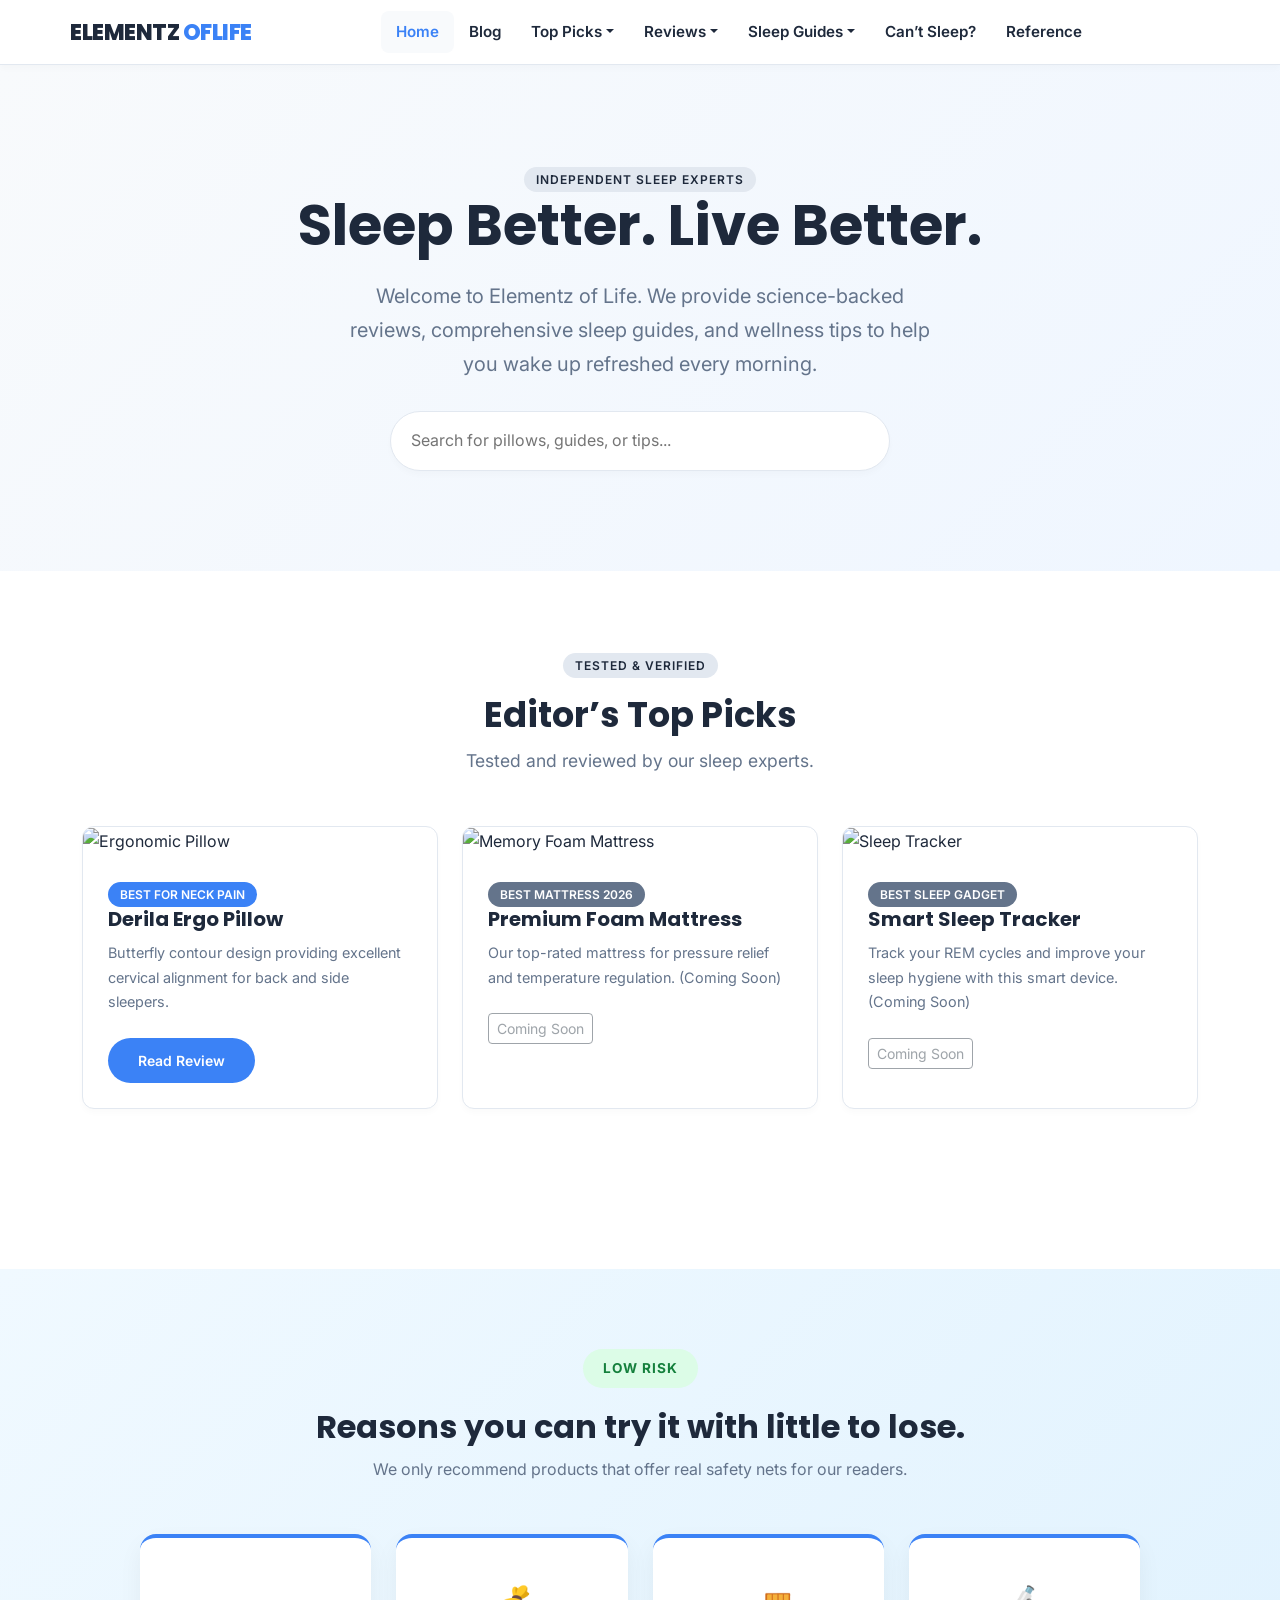
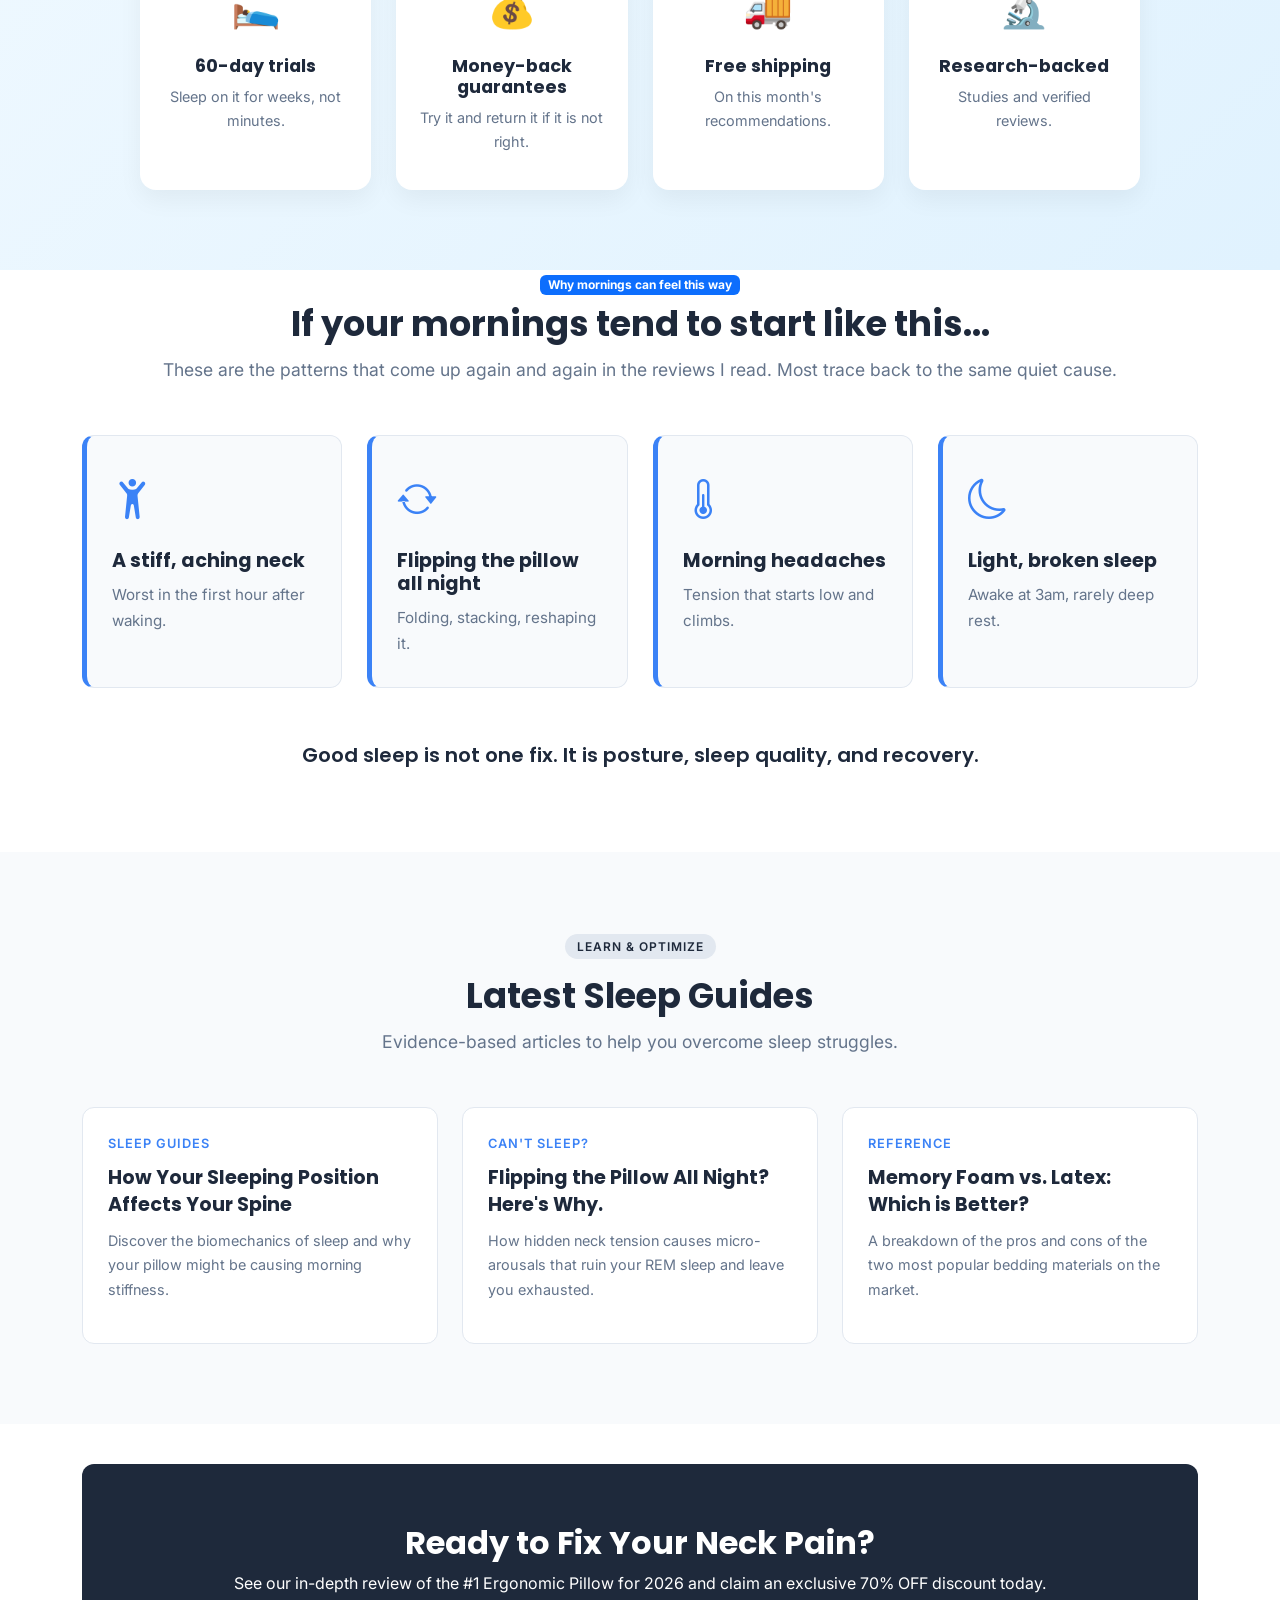
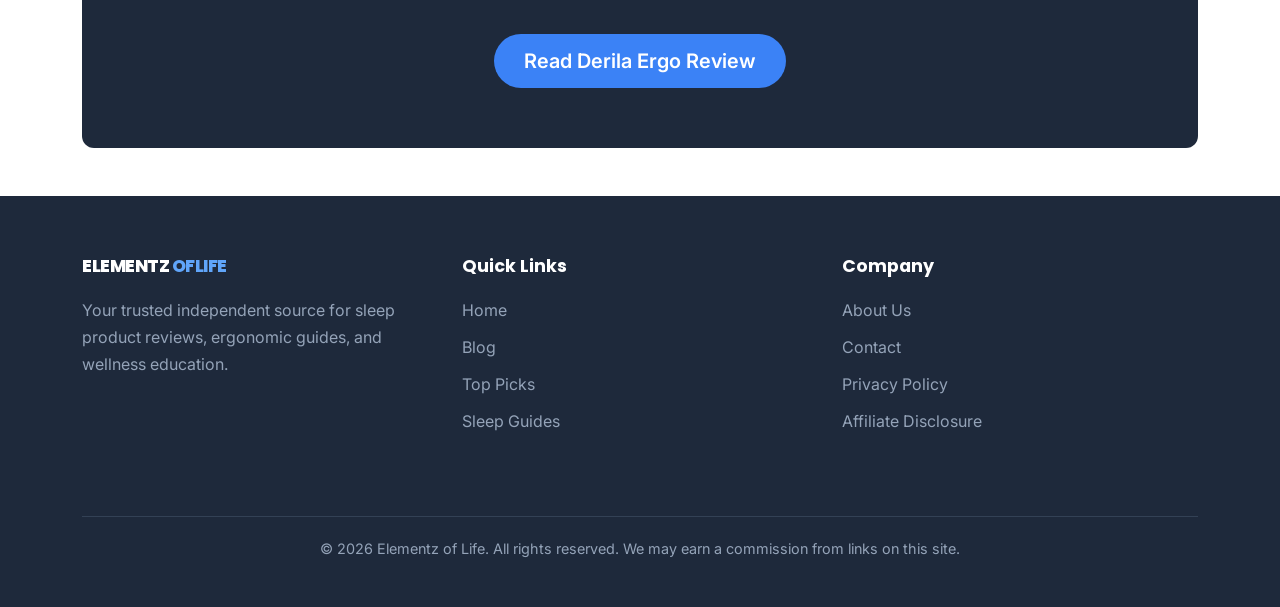
==== commit 07f7d07d: "Update index.html" ====
--- a/index.html
+++ b/index.html
@@ -1,632 +1,751 @@
 <!DOCTYPE html>
 <html lang="en">
-<head>
-    <meta charset="UTF-8">
-    <meta name="viewport" content="width=device-width, initial-scale=1.0">
-    <title>Elementz of Life | Sleep Guides, Reviews & Wellness Tips</title>
-    <meta name="description" content="Elementz of Life is your trusted guide to better sleep. Explore in-depth reviews of ergonomic pillows, sleep guides, and wellness tips to help you rest better.">
-    
-    <!-- Bootstrap 5 CSS -->
-    <link href="https://cdn.jsdelivr.net/npm/bootstrap@5.3.0/dist/css/bootstrap.min.css" rel="stylesheet">
-    <!-- Google Fonts -->
-    <link rel="preconnect" href="https://fonts.googleapis.com">
-    <link rel="preconnect" href="https://fonts.gstatic.com" crossorigin>
-    <link href="https://fonts.googleapis.com/css2?family=Inter:wght@400;500;600&family=Poppins:wght@500;600;700;800&display=swap" rel="stylesheet">
-    <!-- Bootstrap Icons -->
-    <link rel="stylesheet" href="https://cdn.jsdelivr.net/npm/bootstrap-icons@1.11.1/font/bootstrap-icons.css">
-
-    <style>
-	:root {
-		--primary: #1E293B;
-		/* Dark Slate */
-		--accent: #3B82F6;
-		/* Calming Blue */
-		--accent-light: #60A5FA;
-		--accent-dark: #2563EB;
-		--bg-light: #F8FAFC;
-		--text-muted: #64748B;
-		--border: #E2E8F0;
-		--shadow-sm: 0 4px 6px rgba(0, 0, 0, 0.02);
-		--shadow-md: 0 10px 25px rgba(0, 0, 0, 0.05);
-		--radius: 12px;
-	}
-
-	body {
-		font-family: 'Inter', sans-serif;
-		color: var(--primary);
-		background-color: #fff;
-		line-height: 1.7;
-	}
-
-	h1,
-	h2,
-	h3,
-	h4,
-	h5,
-	h6 {
-		font-family: 'Poppins', sans-serif;
-		font-weight: 700;
-		color: var(--primary);
-	}
-
-	a {
-		text-decoration: none;
-		color: var(--accent);
-		transition: 0.2s;
-	}
-
-	a:hover {
-		color: var(--accent-light);
-	}
-
-	/* Header & Navigation */
-	.site-header {
-		background: #fff;
-		border-bottom: 1px solid var(--border);
-		position: sticky;
-		top: 0;
-		z-index: 1000;
-		box-shadow: var(--shadow-sm);
-	}
-
-	.navbar-brand {
-		font-family: 'Poppins', sans-serif;
-		font-weight: 800;
-		font-size: 1.4rem;
-		color: var(--primary);
-		text-transform: uppercase;
-		letter-spacing: -0.5px;
-	}
-
-	.navbar-brand span {
-		color: var(--accent);
-	}
-
-	.nav-link {
-		font-weight: 600;
-		color: var(--primary) !important;
-		font-size: 0.95rem;
-		padding: 8px 15px !important;
-		border-radius: 8px;
-	}
-
-	.nav-link:hover,
-	.nav-link.active {
-		color: var(--accent) !important;
-		background: var(--bg-light);
-	}
-
-	.dropdown-menu {
-		border: 1px solid var(--border);
-		border-radius: 8px;
-		box-shadow: var(--shadow-md);
-	}
-
-	.dropdown-item {
-		font-weight: 500;
-		padding: 10px 20px;
-	}
-
-	.dropdown-item:hover {
-		background: var(--bg-light);
-		color: var(--accent);
-	}
-
-	/* Hero Section */
-	.hero-section {
-		background: linear-gradient(135deg, #F8FAFC 0%, #EFF6FF 100%);
-		padding: 100px 0;
-		text-align: center;
-	}
-
-	.hero-section h1 {
-		font-size: 3.5rem;
-		margin-bottom: 20px;
-	}
-
-	.hero-section p {
-		font-size: 1.25rem;
-		color: var(--text-muted);
-		max-width: 600px;
-		margin: 0 auto 30px;
-	}
-
-	.search-box {
-		max-width: 500px;
-		margin: 0 auto;
-		position: relative;
-	}
-
-	.search-box input {
-		width: 100%;
-		padding: 15px 20px;
-		border-radius: 50px;
-		border: 1px solid var(--border);
-		box-shadow: var(--shadow-sm);
-		font-size: 1rem;
-	}
-
-	.search-box input:focus {
-		outline: none;
-		border-color: var(--accent);
-	}
-
-	/* Sections */
-	.section-padding {
-		padding: 80px 0;
-	}
-
-	.section-title {
-		text-align: center;
-		margin-bottom: 50px;
-	}
-
-	.section-title h2 {
-		font-size: 2.2rem;
-		margin-bottom: 10px;
-	}
-
-	.section-title p {
-		color: var(--text-muted);
-		font-size: 1.1rem;
-	}
-
-	.badge-light {
-		background: #E2E8F0;
-		color: var(--primary);
-		padding: 5px 12px;
-		border-radius: 50px;
-		font-size: 0.75rem;
-		font-weight: 600;
-		text-transform: uppercase;
-		letter-spacing: 1px;
-	}
-
-	/* Top Picks Cards */
-	.pick-card {
-		background: #fff;
-		border: 1px solid var(--border);
-		border-radius: var(--radius);
-		overflow: hidden;
-		box-shadow: var(--shadow-sm);
-		transition: all 0.3s ease;
-		height: 100%;
-	}
-
-	.pick-card:hover {
-		transform: translateY(-5px);
-		box-shadow: var(--shadow-md);
-		border-color: var(--accent-light);
-	}
-
-	.pick-card img {
-		width: 100%;
-		height: 220px;
-		object-fit: cover;
-	}
-
-	.pick-badge {
-		background: var(--accent);
-		color: #fff;
-		padding: 5px 12px;
-		border-radius: 50px;
-		font-size: 0.75rem;
-		font-weight: 600;
-		text-transform: uppercase;
-	}
-
-	.pick-content {
-		padding: 25px;
-	}
-
-	.pick-content h3 {
-		font-size: 1.25rem;
-		margin-bottom: 10px;
-	}
-
-	.pick-content p {
-		font-size: 0.9rem;
-		color: var(--text-muted);
-		margin-bottom: 15px;
-	}
-
-	/* Blog Cards */
-	.blog-card {
-		background: #fff;
-		border: 1px solid var(--border);
-		border-radius: var(--radius);
-		padding: 25px;
-		transition: all 0.3s ease;
-		height: 100%;
-		display: block;
-		color: var(--primary);
-	}
-
-	.blog-card:hover {
-		box-shadow: var(--shadow-md);
-		border-color: var(--accent-light);
-		color: var(--primary);
-	}
-
-	.blog-cat {
-		font-size: 0.8rem;
-		font-weight: 600;
-		color: var(--accent);
-		text-transform: uppercase;
-		letter-spacing: 1px;
-		margin-bottom: 10px;
-		display: block;
-	}
-
-	.blog-card h3 {
-		font-size: 1.2rem;
-		margin-bottom: 10px;
-		line-height: 1.4;
-	}
-
-	.blog-card p {
-		font-size: 0.9rem;
-		color: var(--text-muted);
-	}
-
-	/* CTA Banner */
-	.cta-banner {
-		background: var(--primary);
-		color: #fff;
-		padding: 60px 30px;
-		border-radius: var(--radius);
-		text-align: center;
-		margin-top: 40px;
-	}
-
-	.cta-banner h2 {
-		color: #fff;
-	}
-
-	.cta-banner .btn {
-		margin-top: 20px;
-	}
-
-	/* Buttons */
-	.btn-primary-custom {
-		background: var(--accent);
-		color: #fff;
-		padding: 12px 30px;
-		border-radius: 50px;
-		font-weight: 600;
-		border: none;
-		transition: 0.3s;
-	}
-
-	.btn-primary-custom:hover {
-		background: var(--accent-dark);
-		color: #fff;
-	}
-
-	/* Footer */
-	.site-footer {
-		background: var(--primary);
-		color: #94a3b8;
-		padding: 60px 0 30px;
-	}
-
-	.site-footer h5 {
-		color: #fff;
-		margin-bottom: 20px;
-		font-size: 1.1rem;
-	}
-
-	.site-footer ul {
-		list-style: none;
-		padding: 0;
-	}
-
-	.site-footer ul li {
-		margin-bottom: 10px;
-	}
-
-	.site-footer ul li a {
-		color: #94a3b8;
-	}
-
-	.site-footer ul li a:hover {
-		color: #fff;
-	}
-
-	.footer-bottom {
-		border-top: 1px solid #334155;
-		margin-top: 40px;
-		padding-top: 20px;
-		text-align: center;
-		font-size: 0.9rem;
-	}
-
-	@media (max-width: 768px) {
-		.hero-section h1 {
-			font-size: 2.2rem;
-		}
-
-		.hero-section p {
-			font-size: 1.1rem;
-		}
-	}
-
-	/* Morning Symptoms Section */
-	.symptoms-section {
-		padding: 80px 0;
-		background-color: #fff;
-	}
-
-	.symptoms-grid {
-		display: grid;
-		grid-template-columns: repeat(auto-fit, minmax(250px, 1fr));
-		gap: 25px;
-	}
-
-	.symptom-card {
-		background: var(--bg-light);
-		border: 1px solid var(--border);
-		border-radius: var(--radius);
-		padding: 30px 25px;
-		transition: all 0.3s ease;
-		border-left: 5px solid var(--accent);
-	}
-
-	.symptom-card:hover {
-		transform: translateY(-5px);
-		box-shadow: var(--shadow-md);
-		background: #fff;
-	}
-
-	.symptom-icon {
-		font-size: 2.5rem;
-		color: var(--accent);
-		margin-bottom: 15px;
-		display: block;
-	}
-
-	.symptom-card h3 {
-		font-size: 1.2rem;
-		margin-bottom: 10px;
-		color: var(--primary);
-	}
-
-	.symptom-card p {
-		font-size: 0.95rem;
-		color: var(--text-muted);
-		margin-bottom: 0;
-	}
-
-	.symptoms-footer {
-		text-align: center;
-		margin-top: 50px;
-		font-size: 1.25rem;
-		font-weight: 600;
-		color: var(--primary);
-		font-family: 'Poppins', sans-serif;
-	}
-</style>
-</head>
-<body>
-
-    <!-- Header -->
-    <header class="site-header">
-        <nav class="navbar navbar-expand-lg container">
-            <a class="navbar-brand" href="index.html">Elementz<span>OfLife</span></a>
-            <button class="navbar-toggler" type="button" data-bs-toggle="collapse" data-bs-target="#navContent" aria-controls="navContent" aria-expanded="false" aria-label="Toggle navigation">
-                <span class="navbar-toggler-icon"></span>
-            </button>
-            <div class="collapse navbar-collapse justify-content-center" id="navContent">
-                <ul class="navbar-nav">
-                    <li class="nav-item"><a class="nav-link active" href="index.html">Home</a></li>
-                    <li class="nav-item"><a class="nav-link" href="blog.html">Blog</a></li>
-                    <li class="nav-item dropdown">
-                        <a class="nav-link dropdown-toggle" href="#" role="button" data-bs-toggle="dropdown" aria-expanded="false">Top Picks</a>
-                        <ul class="dropdown-menu">
-                            <li><a class="dropdown-item" href="derila-ergo-review.html">Best Ergonomic Pillow</a></li>
-                            <li><a class="dropdown-item" href="#">Best Mattresses</a></li>
-                        </ul>
-                    </li>
-                    <li class="nav-item dropdown">
-                        <a class="nav-link dropdown-toggle" href="#" role="button" data-bs-toggle="dropdown" aria-expanded="false">Reviews</a>
-                        <ul class="dropdown-menu">
-                            <li><a class="dropdown-item" href="derila-ergo-review.html">Derila Ergo Pillow</a></li>
-                            <li><a class="dropdown-item" href="#">Sleep Supplements</a></li>
-                        </ul>
-                    </li>
-                    <li class="nav-item dropdown">
-                        <a class="nav-link dropdown-toggle" href="#" role="button" data-bs-toggle="dropdown" aria-expanded="false">Sleep Guides</a>
-                        <ul class="dropdown-menu">
-                            <li><a class="dropdown-item" href="sleep-guides.html">Sleeping Positions</a></li>
-                            <li><a class="dropdown-item" href="sleep-guides.html">Spine Alignment</a></li>
-                        </ul>
-                    </li>
-                    <li class="nav-item"><a class="nav-link" href="cant-sleep.html">Can’t Sleep?</a></li>
-                    <li class="nav-item"><a class="nav-link" href="reference.html">Reference</a></li>
-                </ul>
-            </div>
-        </nav>
-    </header>
-
-    <!-- Hero Section -->
-    <section class="hero-section">
-        <div class="container">
-            <span class="badge-light mb-3">Independent Sleep Experts</span>
-            <h1>Sleep Better. Live Better.</h1>
-            <p>Welcome to Elementz of Life. We provide science-backed reviews, comprehensive sleep guides, and wellness tips to help you wake up refreshed every morning.</p>
-            <div class="search-box">
-                <input type="text" placeholder="Search for pillows, guides, or tips...">
-            </div>
-        </div>
-    </section>
-
-    <!-- Top Picks Section -->
-    <section class="section-padding bg-white">
-        <div class="container">
-            <div class="section-title">
-                <span class="badge-light">Tested & Verified</span>
-                <h2 class="mt-3">Editor’s Top Picks</h2>
-                <p>Tested and reviewed by our sleep experts.</p>
-            </div>
-            <div class="row g-4">
-                <!-- Pick 1: Derila Ergo -->
-                <div class="col-md-4">
-                    <div class="pick-card">
-                        <img src="https://images.unsplash.com/photo-1631679706909-1844bbd07221?q=80&w=600&auto=format&fit=crop" alt="Ergonomic Pillow">
-                        <div class="pick-content">
-                            <span class="pick-badge mb-2">Best for Neck Pain</span>
-                            <h3>Derila Ergo Pillow</h3>
-                            <p>Butterfly contour design providing excellent cervical alignment for back and side sleepers.</p>
-                            <a href="derila-ergo-review.html" class="btn btn-sm btn-primary-custom mt-2">Read Review</a>
-                        </div>
-                    </div>
-                </div>
-                <!-- Pick 2: Placeholder -->
-                <div class="col-md-4">
-                    <div class="pick-card">
-                        <img src="https://images.unsplash.com/photo-1598891328811-6e4736c6c0ab?q=80&w=600&auto=format&fit=crop" alt="Memory Foam Mattress">
-                        <div class="pick-content">
-                            <span class="pick-badge mb-2" style="background: #64748B;">Best Mattress 2026</span>
-                            <h3>Premium Foam Mattress</h3>
-                            <p>Our top-rated mattress for pressure relief and temperature regulation. (Coming Soon)</p>
-                            <a href="#" class="btn btn-sm btn-outline-secondary mt-2 disabled">Coming Soon</a>
-                        </div>
-                    </div>
-                </div>
-                <!-- Pick 3: Placeholder -->
-                <div class="col-md-4">
-                    <div class="pick-card">
-                        <img src="https://images.unsplash.com/photo-1505693416388-ac5ce068fe85?q=80&w=600&auto=format&fit=crop" alt="Sleep Tracker">
-                        <div class="pick-content">
-                            <span class="pick-badge mb-2" style="background: #64748B;">Best Sleep Gadget</span>
-                            <h3>Smart Sleep Tracker</h3>
-                            <p>Track your REM cycles and improve your sleep hygiene with this smart device. (Coming Soon)</p>
-                            <a href="#" class="btn btn-sm btn-outline-secondary mt-2 disabled">Coming Soon</a>
-                        </div>
-                    </div>
-                </div>
-            </div>
-        </div>
-    </section>
-
-    <!-- Sleep Guides / Blog Section -->
-	    <!-- Why Mornings Can Feel This Way -->
-    <section class="symptoms-section">
-        <div class="container">
-            <div class="section-title">
-                <span class="badge bg-primary mb-2">Why mornings can feel this way</span>
-                <h2>If your mornings tend to start like this…</h2>
-                <p>These are the patterns that come up again and again in the reviews I read. Most trace back to the same quiet cause.</p>
-            </div>
-            
-            <div class="symptoms-grid">
-                <!-- Symptom 1 -->
-                <div class="symptom-card">
-                    <i class="bi bi-person-arms-up symptom-icon"></i>
-                    <h3>A stiff, aching neck</h3>
-                    <p>Worst in the first hour after waking.</p>
-                </div>
-                <!-- Symptom 2 -->
-                <div class="symptom-card">
-                    <i class="bi bi-arrow-repeat symptom-icon"></i>
-                    <h3>Flipping the pillow all night</h3>
-                    <p>Folding, stacking, reshaping it.</p>
-                </div>
-                <!-- Symptom 3 -->
-                <div class="symptom-card">
-                    <i class="bi bi-thermometer-half symptom-icon"></i>
-                    <h3>Morning headaches</h3>
-                    <p>Tension that starts low and climbs.</p>
-                </div>
-                <!-- Symptom 4 -->
-                <div class="symptom-card">
-                    <i class="bi bi-moon symptom-icon"></i>
-                    <h3>Light, broken sleep</h3>
-                    <p>Awake at 3am, rarely deep rest.</p>
-                </div>
-            </div>
-
-            <div class="symptoms-footer">
-                Good sleep is not one fix. It is posture, sleep quality, and recovery.
-            </div>
-        </div>
-    </section>
-    <section class="section-padding" style="background: var(--bg-light);">
-        <div class="container">
-            <div class="section-title">
-                <span class="badge-light">Learn & Optimize</span>
-                <h2 class="mt-3">Latest Sleep Guides</h2>
-                <p>Evidence-based articles to help you overcome sleep struggles.</p>
-            </div>
-            <div class="row g-4">
-                <div class="col-md-4">
-                    <a href="sleep-guides.html" class="blog-card">
-                        <span class="blog-cat">Sleep Guides</span>
-                        <h3>How Your Sleeping Position Affects Your Spine</h3>
-                        <p>Discover the biomechanics of sleep and why your pillow might be causing morning stiffness.</p>
-                    </a>
-                </div>
-                <div class="col-md-4">
-                    <a href="cant-sleep.html" class="blog-card">
-                        <span class="blog-cat">Can't Sleep?</span>
-                        <h3>Flipping the Pillow All Night? Here's Why.</h3>
-                        <p>How hidden neck tension causes micro-arousals that ruin your REM sleep and leave you exhausted.</p>
-                    </a>
-                </div>
-                <div class="col-md-4">
-                    <a href="reference.html" class="blog-card">
-                        <span class="blog-cat">Reference</span>
-                        <h3>Memory Foam vs. Latex: Which is Better?</h3>
-                        <p>A breakdown of the pros and cons of the two most popular bedding materials on the market.</p>
-                    </a>
-                </div>
-            </div>
-        </div>
-    </section>
-
-    <!-- Final CTA -->
-    <section class="container mb-5">
-        <div class="cta-banner">
-            <h2>Ready to Fix Your Neck Pain?</h2>
-            <p>See our in-depth review of the #1 Ergonomic Pillow for 2026 and claim an exclusive 70% OFF discount today.</p>
-            <a href="derila-ergo-review.html" class="btn btn-primary-custom btn-lg">Read Derila Ergo Review</a>
-        </div>
-    </section>
-
-    <!-- Footer -->
-    <footer class="site-footer">
-        <div class="container">
-            <div class="row">
-                <div class="col-md-4 mb-4">
-                    <h5 class="navbar-brand text-white">Elementz<span style="color: var(--accent-light);">OfLife</span></h5>
-                    <p>Your trusted independent source for sleep product reviews, ergonomic guides, and wellness education.</p>
-                </div>
-                <div class="col-md-4 mb-4">
-                    <h5>Quick Links</h5>
-                    <ul>
-                        <li><a href="index.html">Home</a></li>
-                        <li><a href="blog.html">Blog</a></li>
-                        <li><a href="derila-ergo-review.html">Top Picks</a></li>
-                        <li><a href="sleep-guides.html">Sleep Guides</a></li>
-                    </ul>
-                </div>
-                <div class="col-md-4 mb-4">
-                    <h5>Company</h5>
-                    <ul>
-                        <li><a href="#">About Us</a></li>
-                        <li><a href="#">Contact</a></li>
-                        <li><a href="#">Privacy Policy</a></li>
-                        <li><a href="#">Affiliate Disclosure</a></li>
-                    </ul>
-                </div>
-            </div>
-            <div class="footer-bottom">
-                <p>&copy; 2026 Elementz of Life. All rights reserved. We may earn a commission from links on this site.</p>
-            </div>
-        </div>
-    </footer>
-
-    <!-- Bootstrap JS -->
-    <script src="https://cdn.jsdelivr.net/npm/bootstrap@5.3.0/dist/js/bootstrap.bundle.min.js"></script>
-</body>
+	<head>
+		<meta charset="UTF-8">
+		<meta name="viewport" content="width=device-width, initial-scale=1.0">
+		<title>Elementz of Life | Sleep Guides, Reviews & Wellness Tips</title>
+		<meta name="description" content="Elementz of Life is your trusted guide to better sleep. Explore in-depth reviews of ergonomic pillows, sleep guides, and wellness tips to help you rest better.">
+		<!-- Bootstrap 5 CSS -->
+		<link href="https://cdn.jsdelivr.net/npm/bootstrap@5.3.0/dist/css/bootstrap.min.css" rel="stylesheet">
+		<!-- Google Fonts -->
+		<link rel="preconnect" href="https://fonts.googleapis.com">
+		<link rel="preconnect" href="https://fonts.gstatic.com" crossorigin>
+		<link href="https://fonts.googleapis.com/css2?family=Inter:wght@400;500;600&family=Poppins:wght@500;600;700;800&display=swap" rel="stylesheet">
+		<!-- Bootstrap Icons -->
+		<link rel="stylesheet" href="https://cdn.jsdelivr.net/npm/bootstrap-icons@1.11.1/font/bootstrap-icons.css">
+		<style>
+			:root {
+				--primary: #1E293B;
+				/* Dark Slate */
+				--accent: #3B82F6;
+				/* Calming Blue */
+				--accent-light: #60A5FA;
+				--accent-dark: #2563EB;
+				--bg-light: #F8FAFC;
+				--text-muted: #64748B;
+				--border: #E2E8F0;
+				--shadow-sm: 0 4px 6px rgba(0, 0, 0, 0.02);
+				--shadow-md: 0 10px 25px rgba(0, 0, 0, 0.05);
+				--radius: 12px;
+			}
+
+			body {
+				font-family: 'Inter', sans-serif;
+				color: var(--primary);
+				background-color: #fff;
+				line-height: 1.7;
+			}
+
+			h1,
+			h2,
+			h3,
+			h4,
+			h5,
+			h6 {
+				font-family: 'Poppins', sans-serif;
+				font-weight: 700;
+				color: var(--primary);
+			}
+
+			a {
+				text-decoration: none;
+				color: var(--accent);
+				transition: 0.2s;
+			}
+
+			a:hover {
+				color: var(--accent-light);
+			}
+
+			/* Header & Navigation */
+			.site-header {
+				background: #fff;
+				border-bottom: 1px solid var(--border);
+				position: sticky;
+				top: 0;
+				z-index: 1000;
+				box-shadow: var(--shadow-sm);
+			}
+
+			.navbar-brand {
+				font-family: 'Poppins', sans-serif;
+				font-weight: 800;
+				font-size: 1.4rem;
+				color: var(--primary);
+				text-transform: uppercase;
+				letter-spacing: -0.5px;
+			}
+
+			.navbar-brand span {
+				color: var(--accent);
+			}
+
+			.nav-link {
+				font-weight: 600;
+				color: var(--primary) !important;
+				font-size: 0.95rem;
+				padding: 8px 15px !important;
+				border-radius: 8px;
+			}
+
+			.nav-link:hover,
+			.nav-link.active {
+				color: var(--accent) !important;
+				background: var(--bg-light);
+			}
+
+			.dropdown-menu {
+				border: 1px solid var(--border);
+				border-radius: 8px;
+				box-shadow: var(--shadow-md);
+			}
+
+			.dropdown-item {
+				font-weight: 500;
+				padding: 10px 20px;
+			}
+
+			.dropdown-item:hover {
+				background: var(--bg-light);
+				color: var(--accent);
+			}
+
+			/* Hero Section */
+			.hero-section {
+				background: linear-gradient(135deg, #F8FAFC 0%, #EFF6FF 100%);
+				padding: 100px 0;
+				text-align: center;
+			}
+
+			.hero-section h1 {
+				font-size: 3.5rem;
+				margin-bottom: 20px;
+			}
+
+			.hero-section p {
+				font-size: 1.25rem;
+				color: var(--text-muted);
+				max-width: 600px;
+				margin: 0 auto 30px;
+			}
+
+			.search-box {
+				max-width: 500px;
+				margin: 0 auto;
+				position: relative;
+			}
+
+			.search-box input {
+				width: 100%;
+				padding: 15px 20px;
+				border-radius: 50px;
+				border: 1px solid var(--border);
+				box-shadow: var(--shadow-sm);
+				font-size: 1rem;
+			}
+
+			.search-box input:focus {
+				outline: none;
+				border-color: var(--accent);
+			}
+
+			/* Sections */
+			.section-padding {
+				padding: 80px 0;
+			}
+
+			.section-title {
+				text-align: center;
+				margin-bottom: 50px;
+			}
+
+			.section-title h2 {
+				font-size: 2.2rem;
+				margin-bottom: 10px;
+			}
+
+			.section-title p {
+				color: var(--text-muted);
+				font-size: 1.1rem;
+			}
+
+			.badge-light {
+				background: #E2E8F0;
+				color: var(--primary);
+				padding: 5px 12px;
+				border-radius: 50px;
+				font-size: 0.75rem;
+				font-weight: 600;
+				text-transform: uppercase;
+				letter-spacing: 1px;
+			}
+
+			/* Top Picks Cards */
+			.pick-card {
+				background: #fff;
+				border: 1px solid var(--border);
+				border-radius: var(--radius);
+				overflow: hidden;
+				box-shadow: var(--shadow-sm);
+				transition: all 0.3s ease;
+				height: 100%;
+			}
+
+			.pick-card:hover {
+				transform: translateY(-5px);
+				box-shadow: var(--shadow-md);
+				border-color: var(--accent-light);
+			}
+
+			.pick-card img {
+				width: 100%;
+				height: 220px;
+				object-fit: cover;
+			}
+
+			.pick-badge {
+				background: var(--accent);
+				color: #fff;
+				padding: 5px 12px;
+				border-radius: 50px;
+				font-size: 0.75rem;
+				font-weight: 600;
+				text-transform: uppercase;
+			}
+
+			.pick-content {
+				padding: 25px;
+			}
+
+			.pick-content h3 {
+				font-size: 1.25rem;
+				margin-bottom: 10px;
+			}
+
+			.pick-content p {
+				font-size: 0.9rem;
+				color: var(--text-muted);
+				margin-bottom: 15px;
+			}
+
+			/* Blog Cards */
+			.blog-card {
+				background: #fff;
+				border: 1px solid var(--border);
+				border-radius: var(--radius);
+				padding: 25px;
+				transition: all 0.3s ease;
+				height: 100%;
+				display: block;
+				color: var(--primary);
+			}
+
+			.blog-card:hover {
+				box-shadow: var(--shadow-md);
+				border-color: var(--accent-light);
+				color: var(--primary);
+			}
+
+			.blog-cat {
+				font-size: 0.8rem;
+				font-weight: 600;
+				color: var(--accent);
+				text-transform: uppercase;
+				letter-spacing: 1px;
+				margin-bottom: 10px;
+				display: block;
+			}
+
+			.blog-card h3 {
+				font-size: 1.2rem;
+				margin-bottom: 10px;
+				line-height: 1.4;
+			}
+
+			.blog-card p {
+				font-size: 0.9rem;
+				color: var(--text-muted);
+			}
+
+			/* CTA Banner */
+			.cta-banner {
+				background: var(--primary);
+				color: #fff;
+				padding: 60px 30px;
+				border-radius: var(--radius);
+				text-align: center;
+				margin-top: 40px;
+			}
+
+			.cta-banner h2 {
+				color: #fff;
+			}
+
+			.cta-banner .btn {
+				margin-top: 20px;
+			}
+
+			/* Buttons */
+			.btn-primary-custom {
+				background: var(--accent);
+				color: #fff;
+				padding: 12px 30px;
+				border-radius: 50px;
+				font-weight: 600;
+				border: none;
+				transition: 0.3s;
+			}
+
+			.btn-primary-custom:hover {
+				background: var(--accent-dark);
+				color: #fff;
+			}
+
+			/* Footer */
+			.site-footer {
+				background: var(--primary);
+				color: #94a3b8;
+				padding: 60px 0 30px;
+			}
+
+			.site-footer h5 {
+				color: #fff;
+				margin-bottom: 20px;
+				font-size: 1.1rem;
+			}
+
+			.site-footer ul {
+				list-style: none;
+				padding: 0;
+			}
+
+			.site-footer ul li {
+				margin-bottom: 10px;
+			}
+
+			.site-footer ul li a {
+				color: #94a3b8;
+			}
+
+			.site-footer ul li a:hover {
+				color: #fff;
+			}
+
+			.footer-bottom {
+				border-top: 1px solid #334155;
+				margin-top: 40px;
+				padding-top: 20px;
+				text-align: center;
+				font-size: 0.9rem;
+			}
+
+			@media (max-width: 768px) {
+				.hero-section h1 {
+					font-size: 2.2rem;
+				}
+
+				.hero-section p {
+					font-size: 1.1rem;
+				}
+			}
+
+			/* Morning Symptoms Section */
+			.symptoms-section {
+				padding: 80px 0;
+				background-color: #fff;
+			}
+
+			.symptoms-grid {
+				display: grid;
+				grid-template-columns: repeat(auto-fit, minmax(250px, 1fr));
+				gap: 25px;
+			}
+
+			.symptom-card {
+				background: var(--bg-light);
+				border: 1px solid var(--border);
+				border-radius: var(--radius);
+				padding: 30px 25px;
+				transition: all 0.3s ease;
+				border-left: 5px solid var(--accent);
+			}
+
+			.symptom-card:hover {
+				transform: translateY(-5px);
+				box-shadow: var(--shadow-md);
+				background: #fff;
+			}
+
+			.symptom-icon {
+				font-size: 2.5rem;
+				color: var(--accent);
+				margin-bottom: 15px;
+				display: block;
+			}
+
+			.symptom-card h3 {
+				font-size: 1.2rem;
+				margin-bottom: 10px;
+				color: var(--primary);
+			}
+
+			.symptom-card p {
+				font-size: 0.95rem;
+				color: var(--text-muted);
+				margin-bottom: 0;
+			}
+
+			.symptoms-footer {
+				text-align: center;
+				margin-top: 50px;
+				font-size: 1.25rem;
+				font-weight: 600;
+				color: var(--primary);
+				font-family: 'Poppins', sans-serif;
+			}
+
+			/* Low Risk Section */
+			.low-risk-section {
+				background: linear-gradient(135deg, #F0F9FF 0%, #E0F2FE 100%);
+				padding: 80px 0;
+				text-align: center;
+			}
+
+			.risk-badge {
+				background: #DCFCE7;
+				color: #15803D;
+				padding: 8px 20px;
+				border-radius: 50px;
+				font-size: 0.85rem;
+				font-weight: 700;
+				text-transform: uppercase;
+				letter-spacing: 1px;
+				margin-bottom: 20px;
+				display: inline-block;
+			}
+
+			.risk-grid {
+				display: grid;
+				grid-template-columns: repeat(auto-fit, minmax(220px, 1fr));
+				gap: 25px;
+				max-width: 1000px;
+				margin: 0 auto;
+			}
+
+			.risk-card {
+				background: #fff;
+				border-radius: 16px;
+				padding: 35px 20px;
+				box-shadow: 0 10px 25px rgba(0, 0, 0, 0.05);
+				transition: all 0.3s ease;
+				border-top: 4px solid #3B82F6;
+			}
+
+			.risk-card:hover {
+				transform: translateY(-8px);
+				box-shadow: 0 15px 30px rgba(59, 130, 246, 0.15);
+			}
+
+			.risk-emoji {
+				font-size: 2.5rem;
+				margin-bottom: 15px;
+				display: block;
+			}
+
+			.risk-card h3 {
+				font-size: 1.1rem;
+				color: var(--primary);
+				margin-bottom: 8px;
+			}
+
+			.risk-card p {
+				font-size: 0.9rem;
+				color: var(--text-muted);
+				margin: 0;
+			}
+		</style>
+	</head>
+	<body>
+		<!-- Header -->
+		<header class="site-header">
+			<nav class="navbar navbar-expand-lg container">
+				<a class="navbar-brand" href="index.html">Elementz <span>OfLife</span>
+				</a>
+				<button class="navbar-toggler" type="button" data-bs-toggle="collapse" data-bs-target="#navContent" aria-controls="navContent" aria-expanded="false" aria-label="Toggle navigation">
+					<span class="navbar-toggler-icon"></span>
+				</button>
+				<div class="collapse navbar-collapse justify-content-center" id="navContent">
+					<ul class="navbar-nav">
+						<li class="nav-item">
+							<a class="nav-link active" href="index.html">Home</a>
+						</li>
+						<li class="nav-item">
+							<a class="nav-link" href="blog.html">Blog</a>
+						</li>
+						<li class="nav-item dropdown">
+							<a class="nav-link dropdown-toggle" href="#" role="button" data-bs-toggle="dropdown" aria-expanded="false">Top Picks</a>
+							<ul class="dropdown-menu">
+								<li>
+									<a class="dropdown-item" href="derila-ergo-review.html">Best Ergonomic Pillow</a>
+								</li>
+								<li>
+									<a class="dropdown-item" href="#">Best Mattresses</a>
+								</li>
+							</ul>
+						</li>
+						<li class="nav-item dropdown">
+							<a class="nav-link dropdown-toggle" href="#" role="button" data-bs-toggle="dropdown" aria-expanded="false">Reviews</a>
+							<ul class="dropdown-menu">
+								<li>
+									<a class="dropdown-item" href="derila-ergo-review.html">Derila Ergo Pillow</a>
+								</li>
+								<li>
+									<a class="dropdown-item" href="#">Sleep Supplements</a>
+								</li>
+							</ul>
+						</li>
+						<li class="nav-item dropdown">
+							<a class="nav-link dropdown-toggle" href="#" role="button" data-bs-toggle="dropdown" aria-expanded="false">Sleep Guides</a>
+							<ul class="dropdown-menu">
+								<li>
+									<a class="dropdown-item" href="sleep-guides.html">Sleeping Positions</a>
+								</li>
+								<li>
+									<a class="dropdown-item" href="sleep-guides.html">Spine Alignment</a>
+								</li>
+							</ul>
+						</li>
+						<li class="nav-item">
+							<a class="nav-link" href="cant-sleep.html">Can’t Sleep?</a>
+						</li>
+						<li class="nav-item">
+							<a class="nav-link" href="reference.html">Reference</a>
+						</li>
+					</ul>
+				</div>
+			</nav>
+		</header>
+		<!-- Hero Section -->
+		<section class="hero-section">
+			<div class="container">
+				<span class="badge-light mb-3">Independent Sleep Experts</span>
+				<h1>Sleep Better. Live Better.</h1>
+				<p>Welcome to Elementz of Life. We provide science-backed reviews, comprehensive sleep guides, and wellness tips to help you wake up refreshed every morning.</p>
+				<div class="search-box">
+					<input type="text" placeholder="Search for pillows, guides, or tips...">
+				</div>
+			</div>
+		</section>
+		<!-- Top Picks Section -->
+		<section class="section-padding bg-white">
+			<div class="container">
+				<div class="section-title">
+					<span class="badge-light">Tested & Verified</span>
+					<h2 class="mt-3">Editor’s Top Picks</h2>
+					<p>Tested and reviewed by our sleep experts.</p>
+				</div>
+				<div class="row g-4">
+					<!-- Pick 1: Derila Ergo -->
+					<div class="col-md-4">
+						<div class="pick-card">
+							<img src="https://images.unsplash.com/photo-1631679706909-1844bbd07221?q=80&w=600&auto=format&fit=crop" alt="Ergonomic Pillow">
+							<div class="pick-content">
+								<span class="pick-badge mb-2">Best for Neck Pain</span>
+								<h3>Derila Ergo Pillow</h3>
+								<p>Butterfly contour design providing excellent cervical alignment for back and side sleepers.</p>
+								<a href="derila-ergo-review.html" class="btn btn-sm btn-primary-custom mt-2">Read Review</a>
+							</div>
+						</div>
+					</div>
+					<!-- Pick 2: Placeholder -->
+					<div class="col-md-4">
+						<div class="pick-card">
+							<img src="https://images.unsplash.com/photo-1598891328811-6e4736c6c0ab?q=80&w=600&auto=format&fit=crop" alt="Memory Foam Mattress">
+							<div class="pick-content">
+								<span class="pick-badge mb-2" style="background: #64748B;">Best Mattress 2026</span>
+								<h3>Premium Foam Mattress</h3>
+								<p>Our top-rated mattress for pressure relief and temperature regulation. (Coming Soon)</p>
+								<a href="#" class="btn btn-sm btn-outline-secondary mt-2 disabled">Coming Soon</a>
+							</div>
+						</div>
+					</div>
+					<!-- Pick 3: Placeholder -->
+					<div class="col-md-4">
+						<div class="pick-card">
+							<img src="https://images.unsplash.com/photo-1505693416388-ac5ce068fe85?q=80&w=600&auto=format&fit=crop" alt="Sleep Tracker">
+							<div class="pick-content">
+								<span class="pick-badge mb-2" style="background: #64748B;">Best Sleep Gadget</span>
+								<h3>Smart Sleep Tracker</h3>
+								<p>Track your REM cycles and improve your sleep hygiene with this smart device. (Coming Soon)</p>
+								<a href="#" class="btn btn-sm btn-outline-secondary mt-2 disabled">Coming Soon</a>
+							</div>
+						</div>
+					</div>
+				</div>
+			</div>
+		</section>
+		<!-- Sleep Guides / Blog Section -->
+		<!-- Why Mornings Can Feel This Way -->
+		<section class="symptoms-section">
+			<!-- Low Risk Section -->
+			<section class="low-risk-section">
+				<div class="container">
+					<span class="risk-badge">Low Risk</span>
+					<h2>Reasons you can try it with little to lose.</h2>
+					<p style="color: var(--text-muted); max-width: 600px; margin: 10px auto 50px;">We only recommend products that offer real safety nets for our readers.</p>
+					<div class="risk-grid">
+						<!-- 60-day trials -->
+						<div class="risk-card">
+							<span class="risk-emoji">🛌</span>
+							<h3>60-day trials</h3>
+							<p>Sleep on it for weeks, not minutes.</p>
+						</div>
+						<!-- Money-back -->
+						<div class="risk-card">
+							<span class="risk-emoji">💰</span>
+							<h3>Money-back guarantees</h3>
+							<p>Try it and return it if it is not right.</p>
+						</div>
+						<!-- Free shipping -->
+						<div class="risk-card">
+							<span class="risk-emoji">🚚</span>
+							<h3>Free shipping</h3>
+							<p>On this month's recommendations.</p>
+						</div>
+						<!-- Research-backed -->
+						<div class="risk-card">
+							<span class="risk-emoji">🔬</span>
+							<h3>Research-backed</h3>
+							<p>Studies and verified reviews.</p>
+						</div>
+					</div>
+				</div>
+			</section>
+			<div class="container">
+				<div class="section-title">
+					<span class="badge bg-primary mb-2">Why mornings can feel this way</span>
+					<h2>If your mornings tend to start like this…</h2>
+					<p>These are the patterns that come up again and again in the reviews I read. Most trace back to the same quiet cause.</p>
+				</div>
+				<div class="symptoms-grid">
+					<!-- Symptom 1 -->
+					<div class="symptom-card">
+						<i class="bi bi-person-arms-up symptom-icon"></i>
+						<h3>A stiff, aching neck</h3>
+						<p>Worst in the first hour after waking.</p>
+					</div>
+					<!-- Symptom 2 -->
+					<div class="symptom-card">
+						<i class="bi bi-arrow-repeat symptom-icon"></i>
+						<h3>Flipping the pillow all night</h3>
+						<p>Folding, stacking, reshaping it.</p>
+					</div>
+					<!-- Symptom 3 -->
+					<div class="symptom-card">
+						<i class="bi bi-thermometer-half symptom-icon"></i>
+						<h3>Morning headaches</h3>
+						<p>Tension that starts low and climbs.</p>
+					</div>
+					<!-- Symptom 4 -->
+					<div class="symptom-card">
+						<i class="bi bi-moon symptom-icon"></i>
+						<h3>Light, broken sleep</h3>
+						<p>Awake at 3am, rarely deep rest.</p>
+					</div>
+				</div>
+				<div class="symptoms-footer"> Good sleep is not one fix. It is posture, sleep quality, and recovery. </div>
+			</div>
+		</section>
+		<section class="section-padding" style="background: var(--bg-light);">
+			<div class="container">
+				<div class="section-title">
+					<span class="badge-light">Learn & Optimize</span>
+					<h2 class="mt-3">Latest Sleep Guides</h2>
+					<p>Evidence-based articles to help you overcome sleep struggles.</p>
+				</div>
+				<div class="row g-4">
+					<div class="col-md-4">
+						<a href="sleep-guides.html" class="blog-card">
+							<span class="blog-cat">Sleep Guides</span>
+							<h3>How Your Sleeping Position Affects Your Spine</h3>
+							<p>Discover the biomechanics of sleep and why your pillow might be causing morning stiffness.</p>
+						</a>
+					</div>
+					<div class="col-md-4">
+						<a href="cant-sleep.html" class="blog-card">
+							<span class="blog-cat">Can't Sleep?</span>
+							<h3>Flipping the Pillow All Night? Here's Why.</h3>
+							<p>How hidden neck tension causes micro-arousals that ruin your REM sleep and leave you exhausted.</p>
+						</a>
+					</div>
+					<div class="col-md-4">
+						<a href="reference.html" class="blog-card">
+							<span class="blog-cat">Reference</span>
+							<h3>Memory Foam vs. Latex: Which is Better?</h3>
+							<p>A breakdown of the pros and cons of the two most popular bedding materials on the market.</p>
+						</a>
+					</div>
+				</div>
+			</div>
+		</section>
+		<!-- Final CTA -->
+		<section class="container mb-5">
+			<div class="cta-banner">
+				<h2>Ready to Fix Your Neck Pain?</h2>
+				<p>See our in-depth review of the #1 Ergonomic Pillow for 2026 and claim an exclusive 70% OFF discount today.</p>
+				<a href="derila-ergo-review.html" class="btn btn-primary-custom btn-lg">Read Derila Ergo Review</a>
+			</div>
+		</section>
+		<!-- Footer -->
+		<footer class="site-footer">
+			<div class="container">
+				<div class="row">
+					<div class="col-md-4 mb-4">
+						<h5 class="navbar-brand text-white">Elementz <span style="color: var(--accent-light);">OfLife</span>
+						</h5>
+						<p>Your trusted independent source for sleep product reviews, ergonomic guides, and wellness education.</p>
+					</div>
+					<div class="col-md-4 mb-4">
+						<h5>Quick Links</h5>
+						<ul>
+							<li>
+								<a href="index.html">Home</a>
+							</li>
+							<li>
+								<a href="blog.html">Blog</a>
+							</li>
+							<li>
+								<a href="derila-ergo-review.html">Top Picks</a>
+							</li>
+							<li>
+								<a href="sleep-guides.html">Sleep Guides</a>
+							</li>
+						</ul>
+					</div>
+					<div class="col-md-4 mb-4">
+						<h5>Company</h5>
+						<ul>
+							<li>
+								<a href="#">About Us</a>
+							</li>
+							<li>
+								<a href="#">Contact</a>
+							</li>
+							<li>
+								<a href="#">Privacy Policy</a>
+							</li>
+							<li>
+								<a href="#">Affiliate Disclosure</a>
+							</li>
+						</ul>
+					</div>
+				</div>
+				<div class="footer-bottom">
+					<p>&copy; 2026 Elementz of Life. All rights reserved. We may earn a commission from links on this site.</p>
+				</div>
+			</div>
+		</footer>
+		<!-- Bootstrap JS -->
+		<script src="https://cdn.jsdelivr.net/npm/bootstrap@5.3.0/dist/js/bootstrap.bundle.min.js"></script>
+	</body>
 </html>
